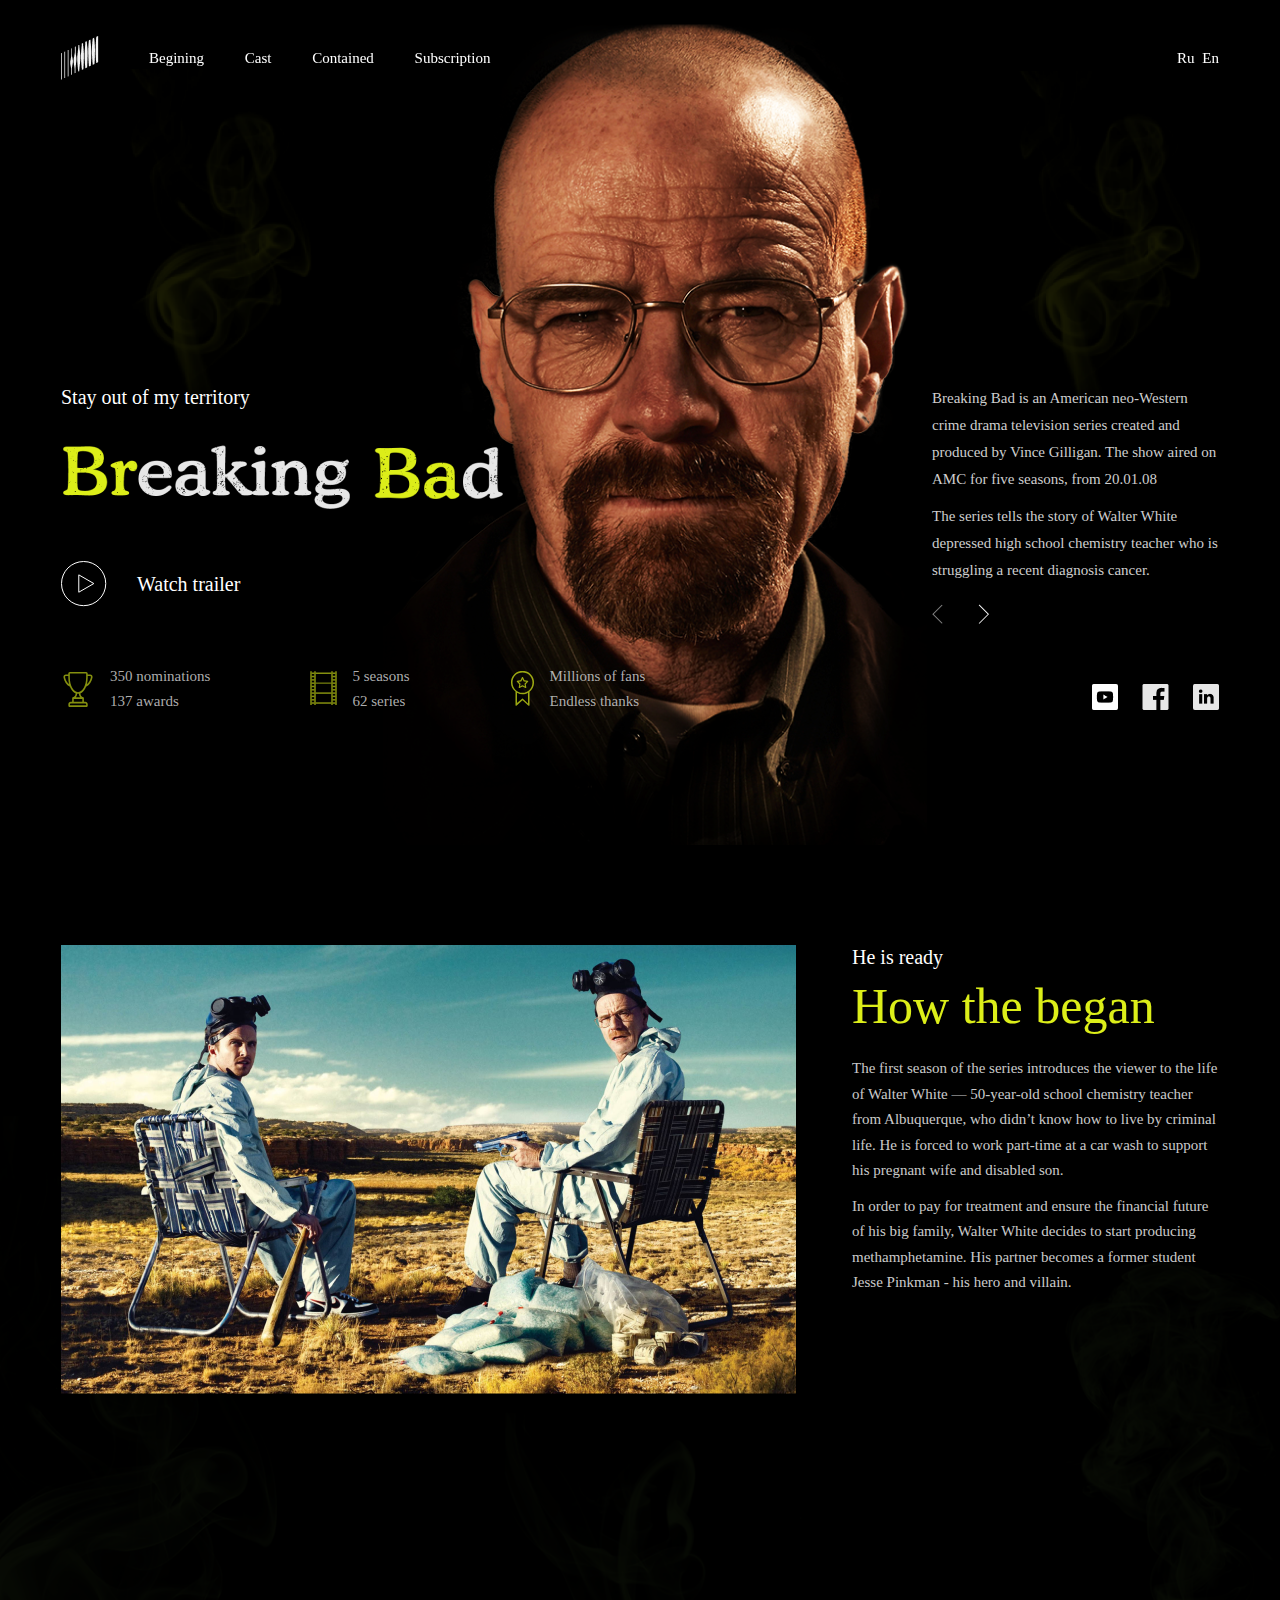
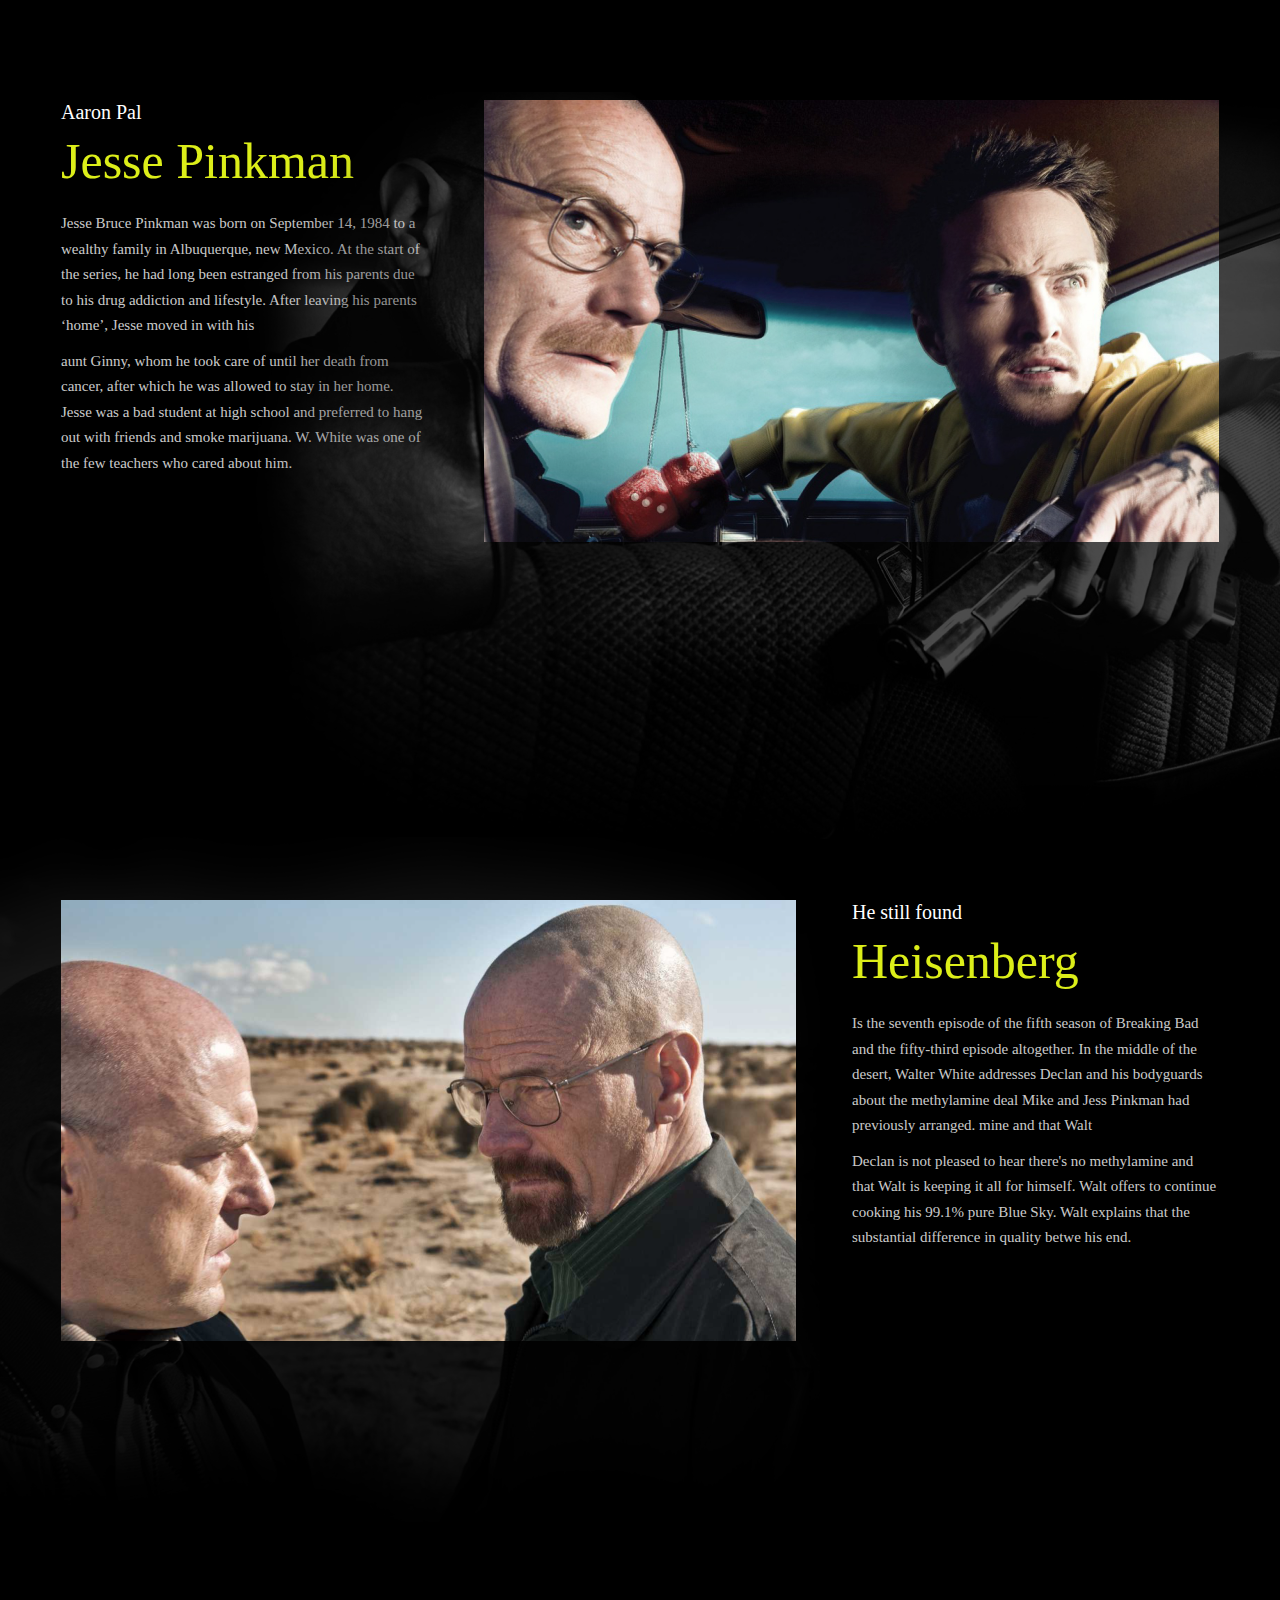
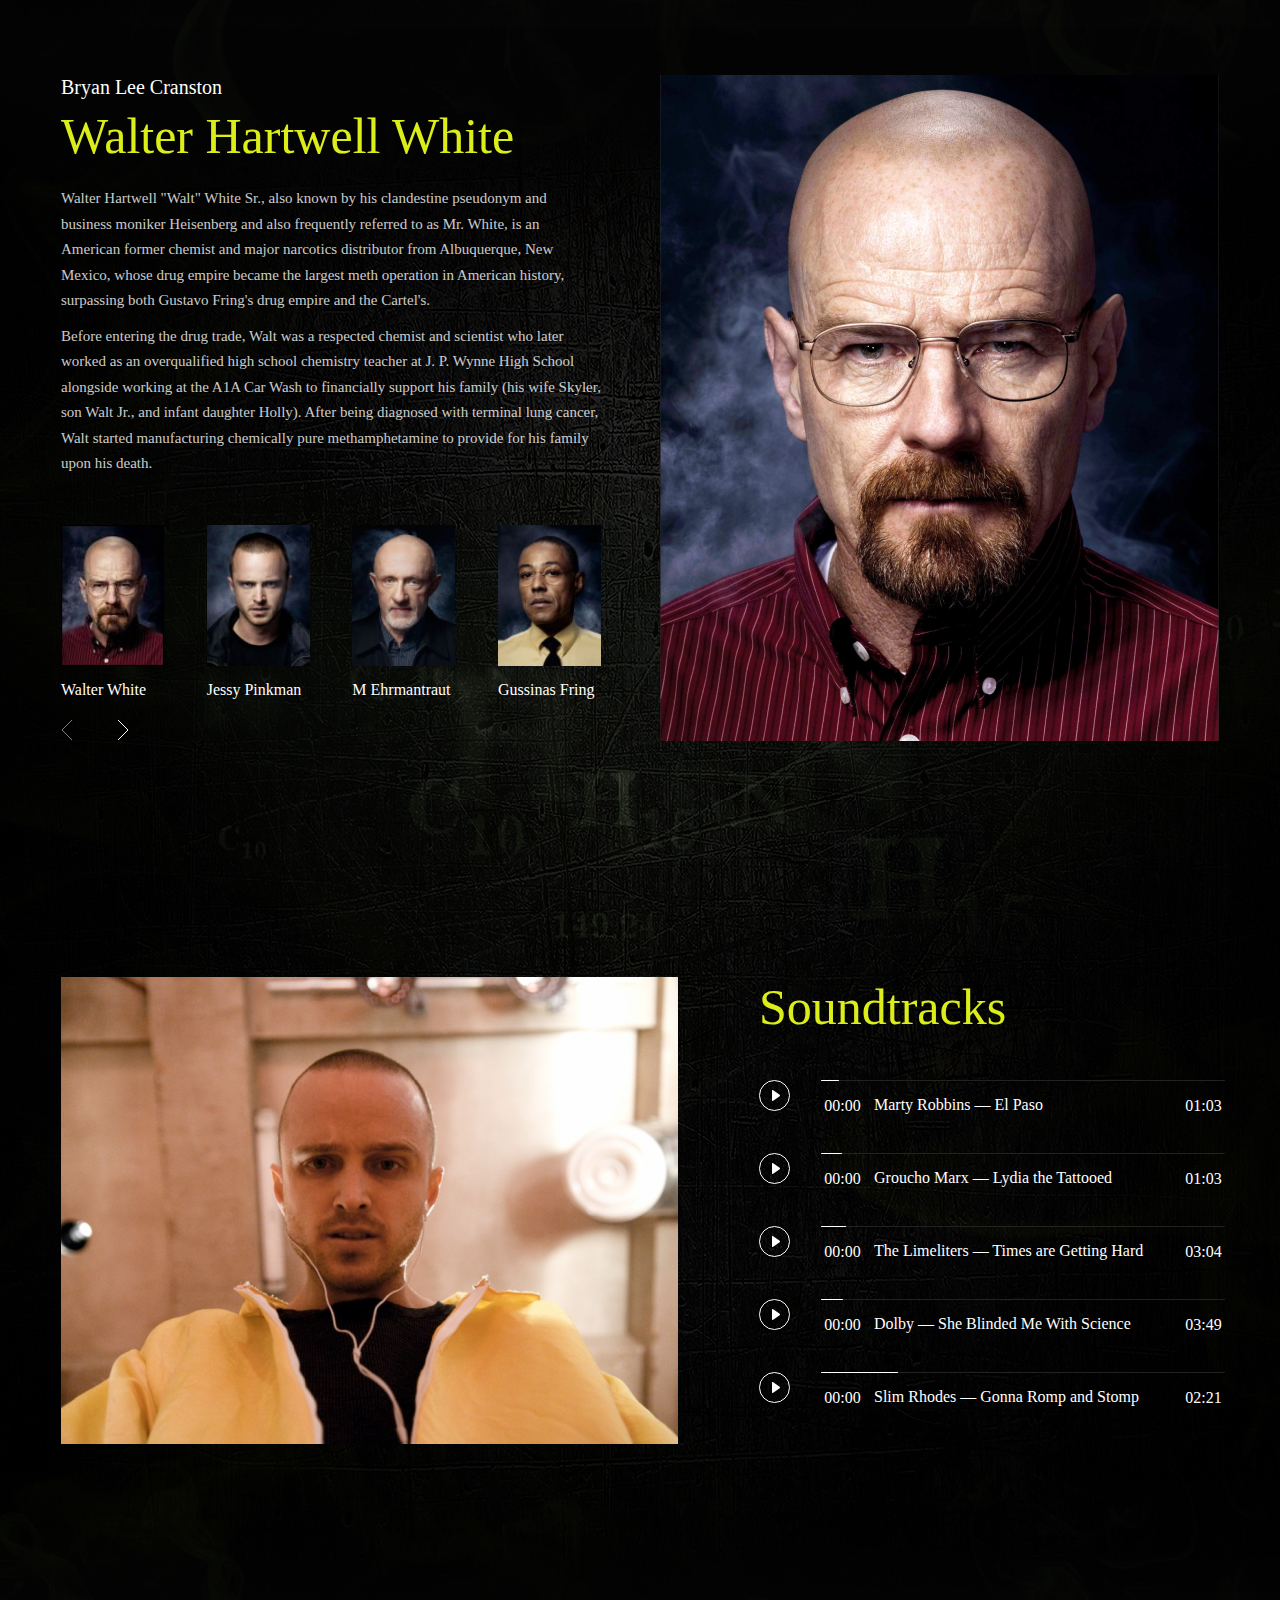
==== index.html @ d157a1d7 "fix section four" ====
<!DOCTYPE html>
<html lang="en">
  <head>
    <meta charset="UTF-8" />
    <meta name="viewport" content="width=device-width, initial-scale=1.0" />
    <meta http-equiv="X-UA-Compatible" content="ie=edge" />
    <title>Breaking Bad redesign</title>
    <link rel="stylesheet" href="css/main.css" />
    <link rel="stylesheet" href="css/swiper.min.css" />
    <link rel="stylesheet" href="assets/reset.css" />
    <link rel="stylesheet" href="assets/audioplayer.css" />
    <link
      href="//db.onlinewebfonts.com/c/5a2d744f08ebe9cbea82e94d86efece9?family=Cooper+Md+BT"
      rel="stylesheet"
      type="text/css"
    />
    <link rel="stylesheet" href="fonts/ProximaNova/stylesheet.css" />
  </head>

  <body>
    <!-- Head -->
    <div class="header">
      <div class="wrapper">
        <!-- Head logo, menu-->
        <div class="top-panel">
          <div class="container">
            <div class="row-top-panel">
              <div class="top-panel__notification">
                <div class="top-panel__logo">
                  <a href=""><img src="./img/logo.png" alt="" /></a>
                </div>

                <div class="top-panel__menu">
                  <!-- Desctop navigations -->
                  <ul class="nav">
                    <li class="nav__item">
                      <a href="#Begining" class="nav__link">Begining</a>
                    </li>
                    <li class="nav__item">
                      <a href="#Cast" class="nav__link">Cast</a>
                    </li>
                    <li class="nav__item">
                      <a href="#Сontained" class="nav__link">Сontained</a>
                    </li>
                    <li class="nav__item">
                      <a href="#Subscription" class="nav__link">Subscription</a>
                    </li>
                  </ul>
                  <!--// Desctop navigations -->
                </div>
              </div>
              <div class="top-panel__language top-panel__menu">
                <ul class="nav">
                  <li class="nav__item nav__item--small">
                    <a class="nav__link" href="#">Ru</a>
                  </li>
                  <li class="nav__item">
                    <a class="nav__link" href="#">En</a>
                  </li>
                </ul>

                <!-- Button menu -->
                <div id="menu-togle" class="menu-icon">
                  <div class="menu-icon-line"></div>
                </div>
                <!--// Button menu -->

                <!-- Mobile navigations -->
                <div id="mobile-nav" class="mobile-nav">
                  <div class="mobile-nav__title">Menu</div>
                  <ul class="mobile-nav__list">
                    <li class="mobile-nav__item">
                      <a href="#Begining" class="mobile-nav__link">Begining</a>
                    </li>
                    <li class="mobile-nav__item">
                      <a href="#Jesse" class="mobile-nav__link">Jesse</a>
                    </li>
                    <li class="mobile-nav__item">
                      <a href="#Heisenberg" class="mobile-nav__link"
                        >Heisenberg</a
                      >
                    </li>
                    <li class="mobile-nav__item">
                      <a href="#Cast" class="mobile-nav__link">Cast</a>
                    </li>
                    <li class="mobile-nav__item">
                      <a href="#Сontained" class="mobile-nav__link"
                        >Сontained</a
                      >
                    </li>
                    <li class="mobile-nav__item">
                      <a href="#Subscription" class="mobile-nav__link"
                        >Subscription</a
                      >
                    </li>
                  </ul>

                  <div class="footer-panel__language mobile-menu__language">
                    <ul class="nav-footer">
                      <li class="nav__item nav__item--small">
                        <a class="nav__link" href="#">Ru</a>
                      </li>
                      <li class="nav__item">
                        <a class="nav__link" href="#">En</a>
                      </li>
                    </ul>
                  </div>

                  <div class="mobile-menu__icons">
                    <ul>
                      <li>
                        <a href="#" class="footer-panel__icons">
                          <img src="./img/icons/youtube.png" alt="youtube" />
                        </a>
                        <a href="#" class="footer-panel__icons">
                          <img src="./img/icons/facebook.png" alt="facebook" />
                        </a>
                        <a href="#" class="footer-panel__icons">
                          <img src="./img/icons/linkedin.png" alt="instagramm" />
                        </a>
                      </li>
                    </ul>
                  </div>
                </div>

                <!--// Mobile navigations -->
              </div>
            </div>
          </div>
        </div>
        <!-- //Head logo, menu-->

        <!-- Middle head-->
        <div class="middle-panel">
          <div class="container">
            <div class="row-middle-panel">
              <div class="middle-panel__left">
                <!-- <div class="middle-panel__left-img">
                                <img src="/img/smoke.png" alt="">
                            </div> -->
                <div class="middle-panel__slogan">
                  Stay out of my territory
                </div>
                <div class="middle-panel__title">
                  <img src="./img/header-img/title.png" alt="Breaking Bad" />
                </div>
                <div class="middle-panel__title-medium">
                  <img
                    src="./img/header-img/title-medium.png"
                    alt="Breaking Bad"
                  />
                </div>
                <div class="middle-panel__title-small">
                  <img
                    class="img-adaptive"
                    src="./img/header-img/title-small.png"
                    alt="Breaking Bad"
                  />
                </div>
                <div class="middle-panel__play">
                  <div class="middle-panel__play-img">
                    <img src="./img/play.svg" alt="play" />
                  </div>
                  <div class="middle-panel__play-text">
                    <a href="#">Watch trailer</a>
                  </div>
                </div>
              </div>
              <div class="middle-panel__first-text">
                <div class="middle-panel__right">
                  <p class="middle-panel__right-text">
                    Breaking Bad is an American neo-Western crime drama
                    television series created and produced by Vince Gilligan.
                    The show aired on AMC for five seasons, from 20.01.08
                  </p>
                  <p class="middle-panel__right-text">
                    The series tells the story of Walter White depressed high
                    school chemistry teacher who is struggling a recent
                    diagnosis cancer.
                  </p>

                  <div class="row-menu">
                    <div
                      class="row-menu__left row-menu__right--opacity"
                      data-direction="left"
                    >
                      <img
                        src="./img/icons/row-l.png"
                        alt="left"
                        data-direction="left"
                      />
                    </div>
                    <div class="row-menu__right" data-direction="right">
                      <img
                        src="./img/icons/row-r.png"
                        alt="right"
                        data-direction="right"
                      />
                    </div>
                  </div>
                </div>
              </div>
              <div class="middle-panel__second-text display-none">
                <div class="middle-panel__right">
                  <p class="middle-panel__right-text">
                    Together with his student Jesse Pinkman, White turns to a
                    life of crime by producing and selling crystallized
                    methamphetamine to secure his family's future before he
                    dies.
                  </p>
                  <p class="middle-panel__right-text">
                    Gilligan characterized the series showing Walter's
                    transformation from a soft-spoken Mr. Chips into famous
                    Scarface (Al Pachino).
                  </p>
                  <div class="row-menu row-menu__second">
                    <div class="row-menu__left" data-direction="left-second">
                      <img
                        src="./img/icons/row-l.png"
                        alt="left"
                        data-direction="left-second"
                      />
                    </div>
                    <div class="row-menu__right" data-direction="right-second">
                      <img
                        src="./img/icons/row-r.png"
                        alt="right"
                        data-direction="right-second"
                      />
                    </div>
                  </div>
                </div>
              </div>
              <div class="middle-panel__third-text display-none">
                <div class="middle-panel__right">
                  <p class="middle-panel__right-text">
                    “Breaking bad” won wide critical acclaim, received high
                    ratings, and was recognized one of the best American
                    television series. The series was awarded many high awards.
                  </p>
                  <p class="middle-panel__right-text">
                    Including 16 primetime Emmy awards, two Golden globes», two
                    of the Peabody award, eight awards "Satellite», one BAFTA
                    award.
                  </p>
                  <div class="row-menu row-menu__third">
                    <div class="row-menu__left" data-direction="left-third">
                      <img
                        src="./img/icons/row-l.png"
                        alt="left"
                        data-direction="left-third"
                      />
                    </div>
                    <div class="row-menu__right--opacity">
                      <img src="./img/icons/row-r.png" alt="right" />
                    </div>
                  </div>
                </div>
              </div>
            </div>
          </div>
        </div>
        <!-- // Middle head -->

        <!-- Footer panel head -->
        <div class="footer-panel">
          <div class="container">
            <div class="row-footer-panel">
              <div class="footer-panel__left">
                <div class="footer-panel__factoids">
                  <div class="footer-panel__factoids-price">
                    <img src="./img/factoids/trophy.svg" alt="prices" />
                  </div>
                  <div class="footer-panel__factoids-text">
                    <span>350 nominations</span>
                    <span>137 awards </span>
                  </div>
                </div>
                <div class="footer-panel__factoids">
                  <div class="footer-panel__factoids-price">
                    <img src="./img/factoids/bu.svg" alt="film" />
                  </div>
                  <div class="footer-panel__factoids-text">
                    <span>5 seasons</span>
                    <span>62 series </span>
                  </div>
                </div>
                <div
                  class="footer-panel__factoids footer-panel__factoids--length"
                >
                  <div class="footer-panel__factoids-price">
                    <img src="./img/factoids/medal.svg" alt="medal" />
                  </div>
                  <div class="footer-panel__factoids-text">
                    <span>Millions of fans</span>
                    <span>Endless thanks </span>
                  </div>
                </div>
                <div class="footer-panel__lang">
                  <ul>
                    <li class="nav__item nav__item--small">
                      <a class="nav__link" href="#">Ru</a>
                    </li>
                    <li class="nav__item">
                      <a class="nav__link" href="#">En</a>
                    </li>
                  </ul>
                </div>
              </div>

              <div class="footer-panel__right">
                <ul>
                  <li>
                    <a href="#" class="footer-panel__icons">
                      <img src="./img/icons/youtube.png" alt="youtube" />
                    </a>
                    <a href="#" class="footer-panel__icons">
                      <img src="./img/icons/facebook.png" alt="facebook" />
                    </a>
                    <a href="#" class="footer-panel__icons">
                      <img src="./img/icons/linkedin.png" alt="instagramm" />
                    </a>
                  </li>
                </ul>
              </div>
            </div>
          </div>
        </div>
        <!-- // Footer panel head -->
      </div>

      <!-- Section begin -->
      <div id="Begining" class="section-begin">
        <div class="container">
          <div class="row-section-begin">
            <div class="section-begin__left">
              <img src="./img/sections-img/begin.png" alt="Beginning" />
            </div>
            <div class="section-begin__left-medium">
              <img
                class="begin-img"
                src="./img/sections-img/begin.png"
                alt="Beginning"
              />
            </div>
            <div class="section-begin__right">
              <div class="section__subtitle">
                He is ready
              </div>
              <h2 class="section__title">
                How the began
              </h2>
              <div class="section__text">
                <p>
                  The first season of the series introduces the viewer to the
                  life of Walter White — 50-year-old school chemistry teacher
                  from Albuquerque, who didn’t know how to live by criminal
                  life. He is forced to work part-time at a car wash to support
                  his pregnant wife and disabled son.
                </p>
                <p>
                  In order to pay for treatment and ensure the financial future
                  of his big family, Walter White decides to start producing
                  methamphetamine. His partner becomes a former student Jesse
                  Pinkman - his hero and villain.
                </p>
              </div>
            </div>
          </div>
        </div>
      </div>
      <!--// Section begin -->
    </div>
    <!-- //Head -->

    <!-- Section second -->
    <div id="Jesse" class="section-second">
      <div class="container container-bg">
        <div class="row-section-second">
          <div class="section-second__right">
            <img src="./img/sections-img/jesse.png" alt="Jesse Pinkman" />
          </div>
          <div class="section-second__right-medium">
            <img src="./img/sections-img/jesse-medium.png" alt="Jesse Pinkman" />
          </div>
          <div class="section-second__right-small">
            <img src="./img/sections-img/jesse-small.png" alt="Jesse Pinkman" />
          </div>
          <div class="section-second__left">
            <div class="section__subtitle">
              Aaron Pal
            </div>
            <h2 class="section__title">
              Jesse Pinkman
            </h2>
            <div class="section__text">
              <p>
                Jesse Bruce Pinkman was born on September 14, 1984 to a wealthy
                family in Albuquerque, new Mexico. At the start of the series,
                he had long been estranged from his parents due to his drug
                addiction and lifestyle. After leaving his parents ‘home’, Jesse
                moved in with his
              </p>
              <p>
                aunt Ginny, whom he took care of until her death from cancer,
                after which he was allowed to stay in her home. Jesse was a bad
                student at high school and preferred to hang out with friends
                and smoke marijuana. W. White was one of the few teachers who
                cared about him.
              </p>
            </div>
          </div>
        </div>
      </div>
    </div>

    <!--// Section second -->

    <!-- Section-third -->
    <div id="Heisenberg" class="section-third section-second">
      <div class="container container-bg--second">
        <div class="row-section-third row-section-second">
          <div class="section-third__right">
            <img
              src="./img/sections-img/heisenberg.png"
              class="section-third__img"
              alt="Heisenberg"
            />
          </div>
          <div class="section-third__right--medium">
            <img
              src="./img/sections-img/heisenberg-medium.png"
              class="section-third__img"
              alt="Heisenberg"
            />
          </div>
          <div class="section-third__right--small">
            <img
              src="./img/sections-img/heisenberg-small.png"
              class="section-third__img"
              alt="Heisenberg"
            />
          </div>
          <div class="section-third__left section-second__left">
            <div class="section__subtitle">
              He still found
            </div>
            <h2 class="section__title">
              Heisenberg
            </h2>
            <div class="section__text">
              <p>
                Is the seventh episode of the fifth season of Breaking Bad and
                the fifty-third episode altogether. In the middle of the desert,
                Walter White addresses Declan and his bodyguards about the
                methylamine deal Mike and Jess Pinkman had previously arranged.
                mine and that Walt
              </p>
              <p>
                Declan is not pleased to hear there's no methylamine and that
                Walt is keeping it all for himself. Walt offers to continue
                cooking his 99.1% pure Blue Sky. Walt explains that the
                substantial difference in quality betwe his end.
              </p>
            </div>
          </div>
        </div>
      </div>
    </div>
    <!--// Section-third -->

    <!-- Section-fourth -->
    <div id="Cast" class="section-fourth section-second">
      <div class="container">
        <div class="row-section-fourth row-section-second">
          <div data-description='section-fourth--actor' class="section-fourth__right section-fourth__right--walter transition">
            <img
              src="./img/rouls/Bryan Lee Cranston.png"
              class="section-fourth__img begin-img"
              alt="Bryan Lee Cranston"
            />
          </div>
          <div data-description='section-fourth--actor' class="section-fourth__right display-none hidden transition">
            <img
              src="./img/rouls/jesse.jpg"
              class="section-fourth__img"
              alt="Aaron Paul"
            />
          </div>
          <div data-description='section-fourth--actor' class="section-fourth__right display-none hidden transition" >
            <img
              src="./img/rouls/mike.png"
              class="section-fourth__img--mike"
              alt="Jonathan Banks"
            />
          </div>
          <div data-description='section-fourth--actor' class="section-fourth__right display-none hidden transition">
            <img
              src="./img/rouls/Giancarlo Esposito.png"
              class="section-fourth__img"
              alt="Giancarlo Esposito"
            />
          </div>
          <div data-description='section-fourth--actor' class="section-fourth__right display-none hidden transition">
            <img
              src="./img/rouls/Robert John Odenkirk.png"
              class="section-fourth__img"
              alt="Robert John Odenkirk"
            />
          </div>
          <div data-description='section-fourth--actor' class="section-fourth__right display-none hidden transition">
            <img
              src="./img/rouls/Dean Joseph Norris.png"
              class="section-fourth__img"
              alt="Dean Joseph Norris"
            />
          </div>
          <div data-description='section-fourth--actor' class="section-fourth__right display-none hidden transition">
            <img
              src="./img/rouls/Anna Gunn.png"
              class="section-fourth__img"
              alt="Anna Gunn"
            />
          </div>
          <div data-description='section-fourth--actor' class="section-fourth__right display-none hidden transition">
            <img
              src="./img/rouls/RJ Mitte.png"
              class="section-fourth__img"
              alt="RJ Mitte"
            />
          </div>
          <div data-description='section-fourth--actor' class="section-fourth__left">
            <div data-description='section-fourth--actor' class="section-fourth--actor section-fourth-actor--walter transition">
              <div class="section__subtitle">
                Bryan Lee Cranston
              </div>
              <h2 class="section__title">
                Walter Hartwell White 
              </h2>
              <div class="section-fourth__text">
                <p>
                  Walter Hartwell "Walt" White Sr., also known by his clandestine
                  pseudonym and business moniker Heisenberg and also frequently 
                  referred to as Mr. White, is an American former chemist and major
                  narcotics distributor from Albuquerque, New Mexico, whose drug 
                  empire became the largest meth operation in American history, 
                  surpassing both Gustavo Fring's drug empire and the Cartel's.
                </p>
                <p>
                  Before entering the drug trade, Walt was a respected chemist and
                  scientist who later worked as an overqualified high school chemistry
                  teacher at J. P. Wynne High School alongside working at the A1A Car 
                  Wash to financially support his family (his wife Skyler, son Walt Jr., 
                  and infant daughter Holly). After being diagnosed with terminal lung 
                  cancer, Walt started manufacturing chemically pure methamphetamine to 
                  provide for his family upon his death.
                </p>
              </div>
            </div>
            <div data-description='section-fourth--actor' class="section-fourth--actor display-none hidden transition">
              <div class="section__subtitle">
                Aaron Pal
              </div>
              <h2 class="section__title">
                Jesse Pinkman 
              </h2>
              <div class="section-fourth__text">
                <p>
                  Jesse Bruce Pinkman, also known by his clandestine pseudonym and business
                  moniker Cap'n Cook, is a former chemist, manufacturer, and distributor who
                  worked in Albuquerque, New Mexico, currently residing in Haines, Alaska. 
                  Originally a low-level methamphetamine dealer who worked with his friend and
                  fellow meth cook Emilio Koyama, Jesse is best known as the former business 
                  and meth cook partner of his former chemistry teacher Walter White
                </p>
                <p>
                  Teaming up with Walt for two years to help him manufacture chemically pure 
                  crystal methamphetamine so Walt could provide for his family (his wife Skyler, 
                  son Walt Jr., and infant daughter Holly) upon his death. Alongside catalyzing 
                  Walt's drug empire and being the second biggest player in it after Walt himself, 
                  Jesse and Walt were also the leaders of a short-lived meth distribution chain 
                  which his friends and fellow meth distributors were also a part of.
                </p>
              </div>
            </div>
            <div data-description='section-fourth--actor' class="section-fourth--actor display-none hidden transition">
              <div class="section__subtitle">
                Jonathan Banks
              </div>
              <h2 class="section__title">
                Mike Ehrmantraut
              </h2>
              <div class="section-fourth__text">
                <p>
                  Michael "Mike" Ehrmantraut is an American career criminal, 
                  Marine Corps veteran, and former Philadelphia police officer. 
                  Calm and calculating, Mike later became a private investigator, 
                  hitman, assassin, and violent fixer for drug traffickers to 
                  financially support his family (his daughter-in-law Stacey and 
                  granddaughter Kaylee). He worked for Fring and Saul Goodman as 
                  a private investigator, head of security, cleaner and hitman.
                </p>
                <p>
                  Mike has extensive knowledge of how to operate on both sides of
                  the law without detection. As a former beat cop and true professional, 
                  Mike maintains an extensive, up-to-date knowledge of forensic evidence,
                  surveillance equipment, and police procedure. Mike is also well-trained 
                  and calm in all types of combat situations, once using science and long 
                  strategy to take down a large number of hostiles with ease.
                </p>
              </div>
            </div>
            <div data-description='section-fourth--actor' class="section-fourth--actor display-none hidden transition">
              <div class="section__subtitle">
                Giancarlo Esposito
              </div>
              <h2 class="section__title">
                Gustavo Fring
              </h2>
              <div class="section-fourth__text">
                <p>
                  Gustavo "Gus" Fring, mockingly referred to as The Chicken Man by Hector, 
                  is a Chilean-American restaurant entrepreneur and major narcotics distributor 
                  who primarily worked in Albuquerque, New Mexico. Originally collaborating with 
                  the Mexican drug cartel to distribute cartel cocaine, Gus eliminated his dependence 
                  on the cartel and began distributing methamphetamine himself, and eventually became 
                  the kingpin of his solo drug empire, which was the most successful drug operation 
                  in United States history.
                </p>
                <p>
                  Gus is the proprietor of Los Pollos Hermanos, a highly successful fried chicken 
                  restaurant chain which he co-founded with his business associate and romantic 
                  partner Maximino "Max" Arciniega, and is also the owner of the industrial laundry 
                  facility called Lavandería Brillante. Gus uses both of these stores as a front for 
                  his meth distribution operation throughout the American southwest, supported by 
                  Los Pollos' corporate owners, Madrigal Electromotive GmbH.
                </p>
              </div>
            </div>
            <div data-description='section-fourth--actor' class="section-fourth--actor display-none hidden transition">
              <div class="section__subtitle">
                Robert John Odenkirk
              </div>
              <h2 class="section__title">
                Jimmy McGill
              </h2>
              <div class="section-fourth__text">
                <p>
                  James Morgan "Jimmy" McGill, better known by his professional alias and business
                  moniker Saul Goodman and later Gene Takavic, is an American criminal defense lawyer, 
                  scam artist, and convicted criminal who is serving an 86-year sentence at ADX Montrose. 
                  Originally from Cicero, Illinois during his career as a scam artist, Jimmy moved to 
                  Albuquerque, New Mexico where he worked as a lawyer, and later resided as a fugitive in 
                  Omaha.
                </p>
                <p>
                  During his law career, Jimmy embraced his tendencies as a former scam artist and, after 
                  becoming a dedicated and effective criminal lawyer, he began to represent criminals while he 
                  himself became increasingly involved in the city's criminal underworld, all the while slowly 
                  losing his morality along the way. Despite his flamboyant appearance and mannerisms, Saul was 
                  a highly competent lawyer who was able to solve problems and find loopholes in order to protect 
                  his clients.
                </p>
              </div>
            </div>
            <div data-description='section-fourth--actor' class="section-fourth--actor display-none hidden transition">
              <div class="section__subtitle">
                Dean Joseph Norris
              </div>
              <h2 class="section__title">
                Hank Schrader
              </h2>
              <div class="section-fourth__text">
                <p>
                  Henry R. "Hank" Schrader is a high-ranking officer at the Albuquerque office of the Drug 
                  Enforcement Administration (DEA), starting out as a DEA agent alongside his close friend 
                  and partner Steven Gomez, and later being promoted to Assistant Special Agent in Charge 
                  of the DEA (ASAC). Hank is the husband of Marie Schrader and the brother-in-law of Skyler 
                  and Walter White, as well as the uncle of Walter White Jr. and Holly, having a close friendship 
                  with his nephew. As a DEA agent, Hank lead the investigations of the meth cook "Heisenberg".
                </p>
                <p>
                  Hank is faced with numerous threats from the rival drug cartels which take a toll on his mental 
                  health, causing him to develop post traumatic stress disorder (PTSD). As a hobby, Hank home brews 
                  his own Schraderbräu beer, and also takes up mineral collecting. Despite his brashness, Hank is 
                  highly competent at his job and cares deeply about his family.
                </p>
              </div>
            </div>
            <div data-description='section-fourth--actor' class="section-fourth--actor display-none hidden transition">
              <div class="section__subtitle">
                Anna Gunn
              </div>
              <h2 class="section__title">
                Skyler White
              </h2>
              <div class="section-fourth__text">
                <p>
                  Skyler "Sky" White (née Lambert) is the wife of Walter White and the sister of Marie Schrader. 
                  She and Walter have a teenage son, Walter White Jr., and an infant daughter, Holly White. She 
                  has had several meager sources of income: writing short stories, selling items on eBay, working 
                  as a bookkeeper, and ultimately helping her husband launder money. Skyler cares for Walter very 
                  much, but their marriage becomes increasingly strained due to his unexplained absences and bizarre 
                  behavior, ultimately leading to their separation.
                </p>
                <p>
                  Her sister, Marie (Betsy Brandt), is married to a DEA agent, Hank Schrader (Dean Norris). Skyler is 
                  12 years younger than Walt, whom she met when she was a hostess at a diner near Walt's former place 
                  of work, near the Los Alamos National Laboratory.
                </p>
              </div>
            </div>
            <div data-description='section-fourth--actor' class="section-fourth--actor display-none hidden transition">
              <div class="section__subtitle">
                RJ Mitte
              </div>
              <h2 class="section__title">
                Walter White Jr.
              </h2>
              <div class="section-fourth__text">
                <p>
                  Walter Hartwell White Jr., commonly known simply as Walt Jr. or Junior and also by his alias "Flynn", 
                  is Walter and Skyler's seventeen-year-old son, and the older brother of Holly. He attends J. P. Wynne 
                  High School, where his father used to work as a high school chemistry teacher. He has cerebral palsy, 
                  as manifested in speech difficulties and impaired motor control, for which he uses crutches.
                </p>
                <p>
                  Walter Hartwell White Jr., also known as Flynn White, is a fictional character in the crime drama series 
                  Breaking Bad. Played by RJ Mitte, Walt Jr. is the son of protagonist Walter White and his wife Skyler. 
                  He has cerebral palsy, as manifested in speech difficulties and impaired motor control, for which he uses 
                  crutches. His younger sister is Holly White.
                </p>
              </div>
            </div>
            <div class="section-fourth__miniatures--first">
              <div class="section-fourth__preview">
                <div class="section-fourth__preview-min">
                  <div class="section-fourth__preview-img">
                    <img class="section-fourth__preview-img--hover" 
                      src="./img/rouls/min/walter-min-img.png" alt="Walter White" />
                    <img class="section-fourth__preview-img--bg"
                    src="./img/rouls/min/walter.png" alt="Walter White" />
                    <a class="section-fourth__preview-title">Walter White</a>
                  </div>
                  
                </div>
                <div class="section-fourth__preview-min">
                  <div class="section-fourth__preview-img">
                    <img class="section-fourth__preview-img--hover" 
                      src="./img/rouls/min/jesse-min-img.png" alt="Jessy Pinkman" />
                    <img class="section-fourth__preview-img--bg" 
                      src="./img/rouls/min/jesse.jpg" alt="Jessy Pinkman"
                    />
                    <a class="section-fourth__preview-title">Jessy Pinkman</a>
                  </div>
                </div>
                <div class="section-fourth__preview-min">
                  <div class="section-fourth__preview-img">
                    <img class="section-fourth__preview-img--hover" 
                      src="./img/rouls/min/mike-min-img.png" alt="Mike Ehrmantraut" />
                    <img class="section-fourth__preview-img--bg"
                    src="./img/rouls/min/mike.jpg" alt="Mike Ehrmantraut" />
                    <a class="section-fourth__preview-title">M Ehrmantraut</a>
                  </div>
                </div>
                <div class="section-fourth__preview-min">
                  <div class="section-fourth__preview-img">
                    <img class="section-fourth__preview-img--hover" 
                      src="./img/rouls/min/gus-min-img.png" alt="Gussinas Fring" />
                    <img class="section-fourth__preview-img--bg"
                    src="./img/rouls/min/gus.jpg" alt="Gussinas Fring" />
                    <a class="section-fourth__preview-title">Gussinas Fring</a>
                  </div>
                </div>
              </div>
            </div>
            <div class="section-fourth__miniatures--second display-none">
              <div class="section-fourth__preview">
              <div class="section-fourth__preview-min">
                <div class="section-fourth__preview-img">
                  <img class="section-fourth__preview-img--hover" 
                    src="./img/rouls/min/saul-min-img.png" alt="Saul Goodman" />
                  <img class="section-fourth__preview-img--bg" 
                    src="./img/rouls/min/saul.jpg" alt="Saul Goodman"
                  />
                  <a class="section-fourth__preview-title">Saul Goodman</a>
                </div>
              </div>
              <div class="section-fourth__preview-min">
                <div class="section-fourth__preview-img">
                  <img class="section-fourth__preview-img--hover" 
                    src="./img/rouls/min/hank-min-img.png" alt="Hank Schrader" />
                  <img class="section-fourth__preview-img--bg"
                  src="./img/rouls/min/hank.png" alt="Hank Schrader" />
                  <a class="section-fourth__preview-title">Hank Schrader</a>
                </div>
              </div>
              <div class="section-fourth__preview-min">
                <div class="section-fourth__preview-img">
                  <img class="section-fourth__preview-img--hover" 
                    src="./img/rouls/min/scally-min-img.png" alt="Skyler White" />
                  <img class="section-fourth__preview-img--bg"
                  src="./img/rouls/min/scally.png" alt="Skyler White" />
                  <a class="section-fourth__preview-title">Skyler White</a>
                </div>
              </div>
              <div class="section-fourth__preview-min">
                <div class="section-fourth__preview-img">
                  <img class="section-fourth__preview-img--hover" 
                    src="./img/rouls/min/j-min-img.png" alt="Walter White Jr." />
                  <img class="section-fourth__preview-img--bg"
                  src="./img/rouls/min/j.png" alt="Walter White Jr." />
                  <a class="section-fourth__preview-title">Walter White Jr.</a>
                </div>
              </div>
              </div>
            </div>
            <div class="section-fourth__arrow section-fourth__arrows--first">
              <img class="row-menu__right--opacity" data-direction--miniatures="left" src="./img/arrow-left.svg" alt="left" />
              <img data-direction--miniatures="right" src="./img/arrow-right.svg" alt="right" />
            </div>
            <div class="section-fourth__arrow section-fourth__arrows--second display-none">
              <img data-direction--miniatures="left" src="./img/arrow-left.svg" alt="left" />
              <img class="row-menu__right--opacity" data-direction--miniatures="right" src="./img/arrow-right.svg" alt="right" />
            </div>
          </div>
        </div>
      </div>
    </div>
    <!--// Section-fourth -->

    <!-- Section-fifth -->
    <div id="Сontained" class="section-fifth ">
      <div class="container">
        <div class="row-section-fifth">
          <div class="section-fifth__right">
            <img
              src="./img/soundtrack.png"
              class="section-fifth__img"
              alt="Breaking Bad Soundtrack"
            />
          </div>
          <div class="section-fifth__left">
            <h2 class="section-fifth__title">
              Soundtracks
            </h2>
            <div class="section-fifth__soundtrack">
              <div id="wrapper">
                <audio preload="auto" controls>
                  <source src="assets/tracks/el paso.mp3" />
                  <source src="assets/audio.ogg" />
                  <source src="assets/audio.wav" />
                </audio>
                <div class="section-fifth__song-subtitl">
                  Marty Robbins — El Paso
                </div>
              </div>
            </div>
            <div class="section-fifth__soundtrack">
              <div id="wrapper">
                <audio preload="auto" controls>
                  <source src="assets/tracks/tattooed lady.mp3" />
                  <source src="assets/audio.ogg" />
                  <source src="assets/audio.wav" />
                </audio>
                <div class="section-fifth__song-subtitl">
                  Groucho Marx — Lydia the Tattooed
                </div>
              </div>
            </div>
            <div class="section-fifth__soundtrack">
              <div id="wrapper">
                <audio preload="auto" controls>
                  <source src="assets/tracks/limelitersl.mp3" />
                  <source src="assets/audio.ogg" />
                  <source src="assets/audio.wav" />
                </audio>
                <div class="section-fifth__song-subtitl">
                  The Limeliters — Times are Getting Hard
                </div>
              </div>
            </div>
            <div class="section-fifth__soundtrack">
              <div id="wrapper">
                <audio preload="auto" controls>
                  <source src="assets/tracks/science.mp3" />
                  <source src="assets/audio.ogg" />
                  <source src="assets/audio.wav" />
                </audio>
                <div class="section-fifth__song-subtitl">
                  Dolby — She Blinded Me With Science
                </div>
              </div>
            </div>
            <div class="section-fifth__soundtrack">
              <div id="wrapper">
                <audio preload="auto" controls>
                  <source src="assets/tracks/stomp.mp3" />
                  <source src="assets/audio.ogg" />
                  <source src="assets/audio.wav" />
                </audio>
                <div class="section-fifth__song-subtitl">
                  Slim Rhodes — Gonna Romp and Stomp
                </div>
              </div>
            </div>
          </div>
        </div>
      </div>
    </div>
    <!--// Section-fifth -->

    <!--Section-sixth  -->
    <div id="Subscription" class="section-sixth display-none">
      <div class="container">
        <div class="row-section-sixth">
          <div class="section-sixth__left">
            <h1 class="section__title">
              Watch all
            </h1>
          </div>
          <div class="section-sixth__right">
            <div class="section-sixth__right-form">
              <label
                for="select"
                class="select"
                action="formdata"
                method="post"
                name="form1"
              >
                <input
                  type="radio"
                  name="list"
                  value="not_changed"
                  id="bg"
                  checked
                />
                <input
                  type="radio"
                  name="list"
                  value="not_changed"
                  id="select"
                />
                <label class="bg" for="bg"></label>
                <div class="items">
                  <input
                    type="radio"
                    name="list"
                    value="first_value"
                    id="list[0]"
                  />
                  <label for="list[0]">1 season</label>
                  <input
                    type="radio"
                    name="list"
                    value="second_value"
                    id="list[1]"
                  />
                  <label for="list[1]">2 season</label>
                </div>
              </label>
            </div>
            <div class="section-sixth__right-form">
              <form action="formdata" method="post" name="form1">
                <p>
                  <select name="list1">
                    <option>Series</option>
                    <option>1 season</option>
                    <option>2 season</option>
                    <option>3 season</option>
                    <option>4 season</option>
                    <option>5 season</option>
                  </select>
                </p>
              </form>
            </div>
          </div>
        </div>
        <div class="row-section-sixth">
          <div class="section-sixth__left">
            <div class="section-sixth__left-img">
              <img src="./img/series/сrazy_рandful.png" alt="Crazy Handful" />
            </div>
            <div class="section-sixth__left-subtitle">
              <div class="section-sixth__left-text">Crazy Handful</div>
            </div>
          </div>
          <div class="section-sixth__right-series">
            <div class="section-sixth__right-wrap">
              <div class="section-sixth__right-thumb">
                <img src="./img/series/cancer_man-m.png" alt="Canser Man" />
              </div>
              <div class="section-sixth__right-subtitle">
                <div class="section-sixth__right-text">Crazy Handful</div>
              </div>
            </div>
            <div class="section-sixth__right-wrap">
              <div class="section-sixth__right-thumb">
                <img src="./img/series/breaking-bad-m.png" alt="Canser Man" />
              </div>
              <div class="section-sixth__right-subtitle">
                <div class="section-sixth__right-text">Gray Matter</div>
              </div>
            </div>
            <div class="section-sixth__right-wrap">
              <div class="section-sixth__right-thumb">
                <img src="./img/series/gray_matter-m.png" alt="Canser Man" />
              </div>
              <div class="section-sixth__right-subtitle">
                <div class="section-sixth__right-text">Crazy Handful</div>
              </div>
            </div>
          </div>

          <div class="section-sixth__right-scroll"></div>
        </div>
      </div>
    </div>
    <!--//Section-sixth  -->

    <!-- Footer -->
    <div class="footer display-none">
      <div class="container">
        <div class="footer-row">
          <div class="footer__left">
            <div class="top-panel__logo">
              <a href=""><img src="./img/logo.png" alt="" /></a>
            </div>
            <nav class="top-panel__menu footer__left-menu">
              <ul class="nav">
                <li class="nav__item">
                  <a href="#Begining" class="nav__link">Begining</a>
                </li>
                <li class="nav__item">
                  <a href="#Cast" class="nav__link">Cast</a>
                </li>
                <li class="nav__item">
                  <a href="#Сontained" class="nav__link">Сontained</a>
                </li>
                <li class="nav__item">
                  <a href="#Subscription" class="nav__link">Subscription</a>
                </li>
              </ul>
            </nav>
          </div>
          <div class="footer__right">
            <div class="footer__right-icon">
              <ul>
                <li>
                  <a href="#" class="footer-panel__icons">
                    <img src="./img/icons/youtube.png" alt="youtube" />
                  </a>
                  <a href="#" class="footer-panel__icons">
                    <img src="./img/icons/facebook.png" alt="facebook" />
                  </a>
                  <a href="#" class="footer-panel__icons">
                    <img src="./img/icons/linkedin.png" alt="instagramm" />
                  </a>
                </li>
              </ul>
            </div>
          </div>
        </div>
      </div>
    </div>
    <!--//End Footer -->

    <script src="js/swiper.min.js"></script>
    <script src="libs/jquery/jquery-3.4.1.min.js"></script>
    <script src="js/main.js"></script>
    <script src="assets/jquery.js"></script>
    <script src="assets/audioplayer.js"></script>
    <script>
      $(function () {
        $("audio").audioPlayer();
      });
    </script>
  </body>
</html>
---- css/main.css ----
* {
  -webkit-box-sizing: border-box;
  -moz-box-sizing: border-box;
  box-sizing: border-box;
}
html,
body {
  height: 100%;
  min-width: 320px;
}
body {
  background-color: #000;
  margin: 0;
  font-size: 15px;
  color: #fff;
  font-family: 'Proxima Nova', 'Noto Sans';
}
/*
font-family: 'Montserrat', sans-serif;
font-family: 'Playfair Display', serif;*/
.section__title {
  font-family: 'Cooper Md BT';
  font-weight: normal;
  font-size: 40px;
  line-height: 62px;
  color: #DCEE19;
  margin: 0;
  margin-bottom: 19px;
}
@media (min-width: 1200px) {
  .section__title {
    font-size: 50px;
    line-height: 62px;
    margin: 0;
    margin-bottom: 19px;
  }
}
.section__subtitle {
  font-family: 'Cooper Md BT';
  font-size: 20px;
  line-height: 24px;
  margin-bottom: 6px;
}
.section__text {
  width: 290px;
  font-family: 'Proxima Nova';
  font-size: 14px;
  line-height: 170%;
  color: rgba(255, 255, 255, 0.8);
}
.section__text p {
  margin: 0;
  margin-bottom: 10px;
}
@media (min-width: 321px) {
  .section__text {
    width: 340px;
  }
}
@media (min-width: 1025px) {
  .section__text {
    width: 367px;
    font-size: 15px;
  }
}
.img-adaptive {
  display: block;
  max-width: 100%;
  max-height: 100%;
}
.display-none {
  display: none;
}
.hidden {
  opacity: 0;
}
.transition {
  transition: all 3s ease-in;
}
.display-block {
  display: block;
}
.section-begin {
  height: 800px;
  padding-top: 50px;
}
@media (min-width: 1200px) {
  .section-begin {
    padding-top: 100px;
  }
}
.row-section-begin {
  display: flex;
  justify-content: space-between;
  flex-direction: column;
}
@media (min-width: 769px) {
  .row-section-begin {
    flex-direction: row;
  }
}
.section-begin__left {
  display: none;
}
@media (min-width: 1200px) {
  .section-begin__left {
    display: block;
  }
}
.section-begin__left-medium {
  display: block;
  margin-bottom: 40px;
}
@media (min-width: 1200px) {
  .section-begin__left-medium {
    display: none;
  }
}
.section-begin__right {
  padding-bottom: 50px;
}
@media (min-width: 415px) {
  .section-begin__right {
    padding-bottom: 0;
  }
}
@media (min-width: 769px) {
  .section-begin__right {
    margin-left: 55px;
  }
}
.begin-img {
  display: block;
  max-width: 100%;
  max-height: 100%;
}
/*------Section second - Jesse-----------*/
.section-second {
  height: 680px;
  padding-top: 100px;
  position: relative;
}
@media (min-width: 450px) {
  .section-second {
    height: 900px;
  }
}
@media (min-width: 768px) {
  .section-second {
    height: 600px;
  }
}
@media (min-width: 1200px) {
  .section-second {
    height: 800px;
  }
}
.row-section-second {
  display: flex;
  justify-content: space-between;
  flex-direction: column;
}
@media (min-width: 768px) {
  .row-section-second {
    flex-direction: row-reverse;
  }
}
.section-second__right {
  display: none;
}
@media (min-width: 1200px) {
  .section-second__right {
    display: block;
    margin-left: 30px;
    position: relative;
  }
  .section-second__right:before {
    content: '';
    background-image: url(../img/bg/bg-second.png);
    background-repeat: no-repeat;
    position: absolute;
    width: 1135px;
    height: 747px;
    right: -134px;
    top: -8px;
  }
}
.section-second__right-medium {
  display: none;
}
@media (min-width: 1000px) {
  .section-second__right-medium {
    display: block;
    margin-bottom: 40px;
    margin-left: 30px;
    position: relative;
  }
  .section-second__right-medium:before {
    content: '';
    background-image: url(../img/bg/bg-second-medium.png);
    background-repeat: no-repeat;
    position: absolute;
    width: 1135px;
    height: 747px;
    right: -335px;
    top: -6px;
  }
}
@media (min-width: 1200px) {
  .section-second__right-medium {
    display: none;
  }
}
.section-second__right-small {
  display: none;
}
@media (min-width: 770px) {
  .section-second__right-small {
    display: block;
    margin-bottom: 40px;
    margin-left: 30px;
    position: relative;
  }
  .section-second__right-small:before {
    content: '';
    background-image: url(../img/bg/bg-second-small.png);
    background-repeat: no-repeat;
    position: absolute;
    width: 1135px;
    height: 747px;
    right: -575px;
    top: -6px;
  }
}
@media (min-width: 1000px) {
  .section-second__right-small {
    display: none;
  }
}
.section-second__left {
  margin-top: 250px;
}
@media (min-width: 670px) {
  .section-second__left {
    margin-top: 450px;
  }
}
@media (min-width: 770px) {
  .section-second__left {
    margin-top: 0;
  }
}
/*------Section second - Jesse-----------*/

/*------Section third - Heisenberg-----------*/
.section-third {
  padding-top: 100px;
}
@media (min-width: 768px) {
  .row-section-third {
    flex-direction: row;
  }
}
.section-third__right {
  display: none;
}
@media (min-width: 1200px) {
  .section-third__right {
    display: block;
    position: relative;
  }
  .section-third__right:before {
    content: '';
    background-image: url(../img/bg/bg-third.png);
    background-repeat: no-repeat;
    position: absolute;
    width: 1135px;
    height: 747px;
    left: -144px;
    top: -63px;
  }
}
.section-third__right--medium {
  display: none;
}
@media (min-width: 1000px) {
  .section-third__right--medium {
    display: block;
    position: relative;
  }
  .section-third__right--medium:before {
    content: '';
    background-image: url(../img/bg/bg-third-medium.png);
    background-repeat: no-repeat;
    position: absolute;
    width: 1135px;
    height: 747px;
    left: -114px;
    top: -48px;
  }
}
@media (min-width: 1200px) {
  .section-third__right--medium {
    display: none;
  }
}
.section-third__right--small {
  display: none;
}
@media (min-width: 768px) {
  .section-third__right--small {
    display: block;
    position: relative;
  }
  .section-third__right--small:before {
    content: '';
    background-image: url(../img/bg/bg-third-small.png);
    background-repeat: no-repeat;
    position: absolute;
    width: 1135px;
    height: 747px;
    left: -81px;
    top: -36px;
  }
}
@media (min-width: 1000px) {
  .section-third__right--small {
    display: none;
  }
}
.section-third__img {
  position: relative;
}
/*------Section third - Heisenberg-----------*/
/*------Casts-----------*/
.section-fourth {
  height: 800px;
  padding-top: 75px;
  background-image: url(../img/bg/bg-4.jpg);
  background-repeat: no-repeat;
  background-position: center;
}
/* .row-section-fourth {
  display: flex;
  justify-content: space-between;
  flex-direction: row-reverse;
} */

.row-section-fourth {
  display: flex;
  justify-content: space-between;
  flex-direction: column;
}
@media (min-width: 767px) {
  .row-section-fourth {
    flex-direction: row-reverse;
  }
}


.section-fourth__right {
  margin-left: 30px;
}
.section-fourth__right-jesse {
  display: none;
}
.section-fourth__subtitle {
  font-family: 'Cooper Md BT';
  font-size: 20px;
  line-height: 24px;
  margin-bottom: 12px;
}
.section-fourth__title {
  font-family: 'Cooper Md BT';
  font-weight: normal;
  font-size: 50px;
  line-height: 60px;
  color: #DCEE19;
  margin: 0;
  margin-bottom: 30px;
}
.section-fourth__text {
  width: 540px;
  font-family: 'Proxima Nova';
  font-size: 15px;
  line-height: 170%;
  color: rgba(255, 255, 255, 0.8);
  margin-bottom: 35px;
}
.section-fourth__text p {
  margin: 0;
  margin-bottom: 10px;
}
.section-fourth__preview {
  display: flex;
  justify-content: space-between;
}
.section-fourth__preview-img {
  cursor: pointer;
  position: relative;
}
.section-fourth__preview-img--hover {
  position: absolute;
  margin-bottom: 15px;
}
.section-fourth__preview-img--bg {
  position: relative;
  width: 103px;
  height: 141px;
  margin-bottom: 15px;
}
.section-fourth__preview-img--bg:hover,
.section-fourth__preview-img--bg:focus,
.section-fourth__preview-img--bg:active {
  opacity: 0;
  transition: all 0.3s ease-in;
}
.section-fourth__preview-title {
  display: block;
  cursor: pointer;
}
.section-fourth__preview-title:hover,
.section-fourth__preview-title:focus,
.section-fourth__preview-title:active {
  color: #DCEE19;
  transition: all 0.3s ease-in;
}
.section-fourth__arrow img {
  margin-right: 40px;
  margin-top: 20px;
  cursor: pointer;
}
.swiper-container {
  max-width: 600px;
  margin-left: 0;
}
.section-fourth--actor {
  min-height: 450px;
}
/*------ End Casts-----------*/

/*------Soundtrack-----------*/
.section-fifth {
  height: 800px;
  padding-top: 177px;
  position: relative;
  background-image: url(../img/bg/bg-5.jpg);
  background-repeat: no-repeat;
  background-position: center;
}
.row-section-fifth {
  display: flex;
  justify-content: space-between;
}
.section-fifth__left {
  width: 460px;
}
.section-fifth__title {
  font-family: 'Cooper Md BT';
  font-weight: normal;
  font-size: 50px;
  line-height: 60px;
  color: #DCEE19;
  margin: 0;
  padding: 0;
  margin-bottom: 50px;
}
.section-fifth__soundtrack {
  display: flex;
  justify-content: flex-start;
  margin-bottom: 46px;
}
.section-fifth__play {
  margin-right: 30px;
}
.section-fifth__song {
  width: 100%;
}
.section-fifth__song-subtitl {
  margin-left: 115px;
  margin-top: 9px;
}
.hr {
  margin: 0;
  padding: 0;
  height: 0;
  border: 0.5px solid rgba(255, 255, 255, 0.5);
  margin-bottom: 13px;
}
/*------End Soundtrack-----------*/

/*------Watch all-----------*/
.section-sixth {
  position: relative;
  height: 800px;
  padding-top: 107px;
  background-image: url(../img/bg/bg-6.jpg);
  background-repeat: no-repeat;
  background-position: center;
}
.row-section-sixth {
  position: relative;
  display: flex;
  justify-content: space-between;
  align-items: center;
  margin-bottom: 60px;
}
.row-section-sixth:last-child {
  margin-bottom: 0;
}
.section-sixth__right {
  display: flex;
  justify-content: flex-end;
}
.section-sixth__right-form {
  color: #000;
}
.section-sixth__left-img {
  position: relative;
}
.section-sixth__left-img:before {
  content: '';
  background-image: url(../img/play-big.svg);
  background-repeat: no-repeat;
  position: absolute;
  width: 128px;
  height: 128px;
  right: 43%;
  top: 37%;
}
.section-sixth__left {
  position: relative;
}
.section-sixth__left-subtitle {
  position: absolute;
  background: rgba(22, 21, 21, 0.7);
  width: 100%;
  height: 74px;
  right: 0;
  bottom: 0;
  font-size: 20px;
}
.section-sixth__left-text {
  padding-left: 40px;
  padding-top: 25px;
}
.section-sixth__right-form {
  margin-left: 90px;
}
.section-sixth__right-wrap {
  position: relative;
  margin-right: 40px;
  margin-bottom: 41px;
}
.section-sixth__right-wrap:last-child {
  margin-bottom: 0;
}
.section-sixth__right-subtitle {
  position: absolute;
  background: rgba(22, 21, 21, 0.7);
  width: 100%;
  height: 40px;
  right: 0;
  bottom: 0;
  font-size: 15px;
}
.section-sixth__right-text {
  padding-left: 15px;
  padding-top: 12px;
}
.section-sixth__left {
  position: relative;
}
.section-sixth__left-subtitle {
  position: absolute;
  background: rgba(22, 21, 21, 0.7);
  width: 100%;
  height: 74px;
  right: 0;
  bottom: 0;
  font-size: 20px;
}
.section-sixth__right-scroll {
  position: absolute;
  right: 0;
  top: 0;
  bottom: 0;
  height: 100%;
  border-right: 1px solid #fff;
}
/*------ End Watch all-----------*/
input {
  display: none;
}
.select {
  display: inline-block;
  background-image: url(../img/season.svg);
  background-repeat: no-repeat;
  width: 152px;
  height: 55px;
  line-height: 30px;
  position: relative;
}
.select input[name="list"]:not(:checked) ~ #text {
  color: black;
  background: transparent;
}
.select input[name="list"]:checked ~ #text {
  background: transparent;
  color: transparent;
  z-index: 2;
}
#select:disabled ~ .items #text {
  background: #eee;
}
.select:before {
  content: "";
  display: inline-block;
  background: transparent;
  position: absolute;
  right: 56px;
  top: -51px;
  width: 38px;
  height: 145px;
  z-index: 5;
  text-align: center;
  line-height: 26px;
  transform: rotate(90deg);
  cursor: pointer;
}
.items {
  display: block;
  min-height: 50px;
  position: absolute;
  overflow: hidden;
  width: 150px;
  cursor: pointer;
  margin-top: 16px;
  z-index: 4;
}
#select:not(:checked) ~ .items {
  height: 30px;
}
.items label {
  border: 1px solid #ddd;
  display: none;
  padding-left: 28px;
  padding-top: 7px;
  font-size: 18px;
  background: transparent;
  color: #fff;
  height: 45px;
}
.items label:hover {
  background: rgba(22, 21, 21, 0.7);
  cursor: pointer;
}
#select:checked ~ .items {
  padding-top: 30px;
}
#select:checked ~ .items label {
  display: block;
}
.items input:checked + label {
  display: block!important;
  border: none;
  background: rgba(22, 21, 21, 0.7);
}
#select:checked ~ .bg {
  position: fixed;
  top: 0;
  left: 0;
  bottom: 0;
  right: 0;
  z-index: 0;
  background: rgba(0, 0, 0, 0.4);
}
/*--------- Header ----------*/
.header {
  overflow: hidden;
  position: relative;
  background-color: #000;
  height: 1280px;
}
@media (min-width: 450px) {
  .header {
    height: 1390px;
  }
}
@media (min-width: 767px) {
  .header {
    height: 1000px;
  }
}
@media (min-width: 979px) {
  .header {
    height: 1390px;
  }
}
@media (min-width: 1200px) {
  .header {
    height: 1600px;
    background-image: url(../img/bg/bg-1.jpg);
    background-repeat: no-repeat;
    background-position: center;
  }
}
.header .wrapper {
  display: flex;
  flex-direction: column;
  justify-content: space-between;
  background-image: url(../img/header-img/walter-m.jpg);
  background-repeat: no-repeat;
  background-position-x: 52%;
  height: 620px;
}
@media (min-width: 667px) {
  .header .wrapper {
    height: 520px;
  }
}
@media (min-width: 980px) {
  .header .wrapper {
    background-image: url(../img/header-img/walter-medium.png);
    height: 845px;
  }
}
@media (min-width: 1200px) {
  .header .wrapper {
    background-image: url(../img/header-img/walter.png);
  }
}
.container {
  max-width: 1218px;
  margin-left: auto;
  margin-right: auto;
  padding: 0 15px;
  height: 100%;
}
@media (min-width: 768px) {
  .container {
    padding: 0 30px;
  }
}
.container-bg {
  background-image: url(../img/bg/bg-s.png);
  background-repeat: no-repeat;
  background-size: 100% auto;
}
@media (min-width: 769px) {
  .container-bg {
    background-image: none;
  }
}
.container-bg--second {
  background-image: url(../img/bg/bg-s2.png);
  background-repeat: no-repeat;
  background-size: 100% auto;
}
@media (min-width: 769px) {
  .container-bg--second {
    background-image: none;
  }
}
.container-big {
  width: 1440px;
}
.top-panel {
  width: 100%;
  height: 115px;
  color: #FFF;
  position: fixed;
  z-index: 20;
}
.row-top-panel {
  display: flex;
  -webkit-justify-content: space-between;
  justify-content: space-between;
  align-items: center;
  height: 100%;
}
.top-panel__notification {
  display: flex;
  align-items: center;
}
.top-panel__logo {
  margin-right: 50px;
}
/*---------- Menu -----------*/
.top-panel__menu {
  font-size: 15px;
  line-height: 0;
}
.nav {
  display: none;
}
@media (min-width: 1200px) {
  .nav {
    display: block;
    margin: 0;
    padding: 0;
    list-style-type: none;
    text-align: center;
  }
}
.nav__item {
  margin: 0;
  padding: 0;
  display: inline-block;
  margin-right: 37px;
}
.nav__item:last-child {
  margin-right: 0;
}
.nav__link {
  color: #FFF;
  text-decoration: none;
}
.nav__link:hover,
.nav__link:focus,
.nav__link:active {
  color: #DCEE19;
  transition: all 0.3s ease-in;
}
.nav__item--small {
  margin-right: 4px;
}
/*--------- Mobile navigation button --------------*/
.menu-icon {
  z-index: 19;
  position: relative;
  width: 39px;
  height: 19px;
  display: flex;
  justify-content: flex-end;
  align-items: center;
  cursor: pointer;
}
@media (min-width: 1200px) {
  .menu-icon {
    display: none;
  }
}
.menu-icon-line {
  position: relative;
  width: 39px;
  height: 1.3px;
  background-color: #fff;
}
.menu-icon-line::before {
  position: absolute;
  left: 0;
  top: -10px;
  content: '';
  width: 39px;
  height: 1.3px;
  background-color: #fff;
  transition: transform 0.2s ease-in, top 0.2s linear 0.2s;
}
.menu-icon-line::after {
  position: absolute;
  right: 0;
  top: 10px;
  content: '';
  width: 27px;
  height: 1.3px;
  background-color: #fff;
  transition: transform 0.2s ease-in, top 0.2s linear 0.2s;
}
.menu-icon.menu-icon-active .menu-icon-line {
  background-color: transparent;
}
.menu-icon.menu-icon-active .menu-icon-line::before {
  transform: rotate(45deg);
  top: 0;
  transition: top 0.2s linear, transform 0.2s ease-in 0.2s;
}
.menu-icon.menu-icon-active ::after {
  transform: rotate(-45deg);
  top: 0;
  transition: top 0.2s linear, transform 0.2s ease-in 0.2s;
}
/*--------- End Mobile navigation button --------------*/
/*--------- Mobile navigation --------------*/
.mobile-nav {
  z-index: 9;
  display: block;
  position: absolute;
  right: -300px;
  top: 0;
  padding: 30px;
  height: 3000px;
  width: 300px;
  background: rgba(12, 11, 11, 0.8);
  transition: transform 0.8s ease-in;
}
.mobile-nav--active {
  transform: translateX(-100%);
}
.mobile-nav__title {
  font-size: 20px;
  margin-top: 25px;
}
/*--------- End Mobile navigation --------------*/
.mobile-nav__list {
  display: block;
  padding: 0;
  margin-top: 40px;
}
.mobile-nav__item {
  margin-bottom: 30px;
}
.mobile-nav__link {
  color: #FFF;
  text-decoration: none;
}
.mobile-nav__link:hover,
.mobile-nav__link:focus,
.mobile-nav__link:active {
  color: #DCEE19;
  transition: all 0.3s ease-in;
}
.mobile-menu__icons {
  margin-top: 50px;
}
.mobile-menu__language {
  margin-top: 40px;
  margin-bottom: 20px;
}
/*---------- End Menu -----------*/
/*-------------- Middle head ----------*/
.middle-panel {
  width: 100%;
  height: 220px;
  margin-top: auto;
}
@media (min-width: 768px) {
  .middle-panel {
    height: 260px;
  }
}
@media (min-width: 978px) {
  .middle-panel {
    height: 235px;
    margin-bottom: 20px;
  }
}
@media (min-width: 1200px) {
  .middle-panel {
    height: 250px;
    margin-bottom: 32px;
  }
}
.row-middle-panel {
  display: flex;
  -webkit-justify-content: space-between;
  justify-content: space-between;
  height: 100%;
}
.middle-panel__slogan {
  font-size: 20px;
  line-height: 24px;
  margin-bottom: 35px;
}
.middle-panel__title {
  display: none;
}
@media (min-width: 1025px) {
  .middle-panel__title {
    display: block;
    margin-bottom: 40px;
  }
}
@media (min-width: 1200px) {
  .middle-panel__title {
    margin-bottom: 50px;
  }
}
.middle-panel__title-medium {
  display: none;
  margin-bottom: 50px;
}
@media (min-width: 855px) {
  .middle-panel__title-medium {
    display: block;
  }
}
@media (min-width: 1025px) {
  .middle-panel__title-medium {
    display: none;
  }
}
.middle-panel__title-small {
  display: block;
  margin-bottom: 37px;
}
@media (min-width: 855px) {
  .middle-panel__title-small {
    display: none;
  }
}
.middle-panel__play {
  display: flex;
  align-items: center;
  cursor: pointer;
}
.middle-panel__play .middle-panel__play-text {
  font-size: 20px;
  line-height: 24px;
  color: rgba(255, 255, 255, 0.9);
  margin-left: 30px;
}
.middle-panel__play .middle-panel__play-text a {
  text-decoration: none;
  color: #FFF;
}
.middle-panel__play .middle-panel__play-text a:hover {
  color: #DCEE19;
  transition: all 0.3s ease-in;
}
.middle-panel__right {
  display: none;
}
@media (min-width: 1024px) {
  .middle-panel__right {
    display: block;
  }
}
.middle-panel__right-text {
  margin: 0;
  max-width: 267px;
  font-size: 14px;
  line-height: 27px;
  color: #CECECE;
  margin-left: auto;
  margin-bottom: 10px;
}
.middle-panel__right-text .p {
  margin: 0;
}
@media (min-width: 1025px) {
  .middle-panel__right-text {
    max-width: 287px;
    font-size: 15px;
  }
}
.row-menu {
  display: flex;
  margin-top: 20px;
}
.row-menu__left {
  margin-right: 35px;
  cursor: pointer;
}
.row-menu__right {
  cursor: pointer;
}
.row-menu__right--opacity {
  opacity: 0.5;
}
/*------------- End Middle head ---------------*/
/*---------- Footer head -------------*/
.footer-panel {
  padding-bottom: 40px;
}
@media (min-width: 667px) {
  .footer-panel {
    padding-bottom: 55px;
  }
}
@media (min-width: 998px) {
  .footer-panel {
    padding-bottom: 205px;
  }
}
@media (min-width: 1200px) {
  .footer-panel {
    padding-bottom: 135px;
  }
}
.row-footer-panel {
  display: none;
}
@media (min-width: 415px) {
  .row-footer-panel {
    display: flex;
    justify-content: space-between;
    align-items: flex-end;
  }
}
.footer-panel__left {
  display: flex;
}
.footer-panel__factoids {
  display: none;
}
@media (min-width: 769px) {
  .footer-panel__factoids {
    display: flex;
    align-items: center;
    margin-right: 70px;
  }
}
@media (min-width: 1025px) {
  .footer-panel__factoids {
    margin-right: 100px;
  }
}
.footer-panel__factoids--length {
  margin-right: 0;
}
.footer-panel__factoids-price {
  margin-right: 15px;
}
.footer-panel__factoids-text span {
  display: block;
  font-size: 14px;
  line-height: 18PX;
  color: rgba(206, 206, 206, 0.85);
  margin-bottom: 7px;
}
.footer-panel__factoids-text span:last-child {
  margin-bottom: 0;
}
@media (min-width: 1025px) {
  .footer-panel__factoids-text span {
    font-size: 15px;
  }
}
.footer-panel__icons {
  margin-left: 20px;
}
.footer-panel__icons:first-child {
  margin-left: 0;
}
.footer-panel__language {
  display: flex;
}
@media (min-width: 769px) {
  .footer-panel__language {
    display: none;
  }
}
.footer-panel__lang {
  display: flex;
}
@media (min-width: 769px) {
  .footer-panel__lang {
    display: none;
  }
}
.fade {
  animation-name: fade;
  animation-duration: 7.5s;
}
@keyframes fade {
  from {
    opasity: 0.1;
  }
  to {
    opasity: 1;
  }
}
/*---------- End footer head ---------*/
/*--------- Header ----------*/
.footer {
  width: 100%;
  height: 187px;
  background: rgba(12, 11, 11, 0.8);
  margin-top: 85px;
}
.footer-row {
  display: flex;
  justify-content: space-between;
  align-items: center;
  height: 100%;
}
.footer__left {
  display: flex;
  justify-content: flex-start;
  align-items: center;
}
.footer__left-menu {
  font-size: 20px;
  line-height: 24px;
  margin-right: 50px;
}
.footer__left-menu ul li {
  margin-right: 46px;
}
.footer__left-menu:last-child {
  margin-right: 0;
}
---- assets/audioplayer.css ----
html
		{
			height: 100%;
		}

		strong
		{
			font-weight: 700;
		}
		#wrapper
		{
			width: 25em; 480
			/* height: 8.75em; 140 */
			/* position: absolute;
			top: 50%;
			left: 50%; */
			/* margin: -4.375em 0 0 -15em; 70 240 */
		}

			h1,
			h1 a,
			#copyright,
			#copyright a
			{
				color: #fff;
				text-shadow: 1px 1px 0 rgba( 0, 0, 0, .1 );
			}
			h1 a,
			#copyright a
			{
				-webkit-transition: text-shadow .25s ease;
				-moz-transition: text-shadow .25s ease;
				-ms-transition: text-shadow .25s ease;
				-o-transition: text-shadow .25s ease;
				transition: text-shadow .25s ease;
			}
				h1 a:hover,
				h1 a:focus,
				#copyright a:hover,
				#copyright a:focus
				{
					color: #fff;
					text-shadow: 1px 1px 0 rgba( 0, 0, 0, .3 );
				}
			h1 em
			{
				font-family: Baskerville, serif;
			}

		#copyright
		{
			font-size: 0.875em; /* 14 */
			text-align: center;
			margin-top: 1.429em; /* 20 */
		}
			#copyright a
			{
				font-weight: 700;
			}


		/*
			PLAYER
		*/

		.audioplayer
		{
			height: 0; /* 40 */
			color: #fff;
			text-shadow: 1px 1px 0 #000;
			position: relative;
			z-index: 1;
			background: #333;
		}


			/* mini mode (fallback) */

			.audioplayer-mini
			{
				width: 2.5em; /* 40 */
				margin: 0 auto;
			}


			/* player elements: play/pause and volume buttons, played/duration timers, progress bar of loaded/played */

			.audioplayer > div
			{
				position: absolute;
			}


			/* play/pause button */

			.audioplayer-playpause
			{
				width: 2.5em; /* 40 */
				height: 100%;
				text-align: left;
				text-indent: -9999px;
				cursor: pointer;
				z-index: 2;
				top: 0;
				left: 0;
			}
				.audioplayer:not(.audioplayer-mini) .audioplayer-playpause
				{
					border-right: 1px solid #555;
					border-right-color: rgba( 255, 255, 255, .1 );
				}
				.audioplayer-mini .audioplayer-playpause
				{
					width: 100%;
				}
				.audioplayer-playpause:hover,
				.audioplayer-playpause:focus
				{
					background-color: #222;
				}
				.audioplayer-playpause a
				{
					display: block;
				}

				/* Кнопка play */

				.audioplayer-stopped .audioplayer-playpause a
				{
					width: 45px;
					height: 45px;
					border: 0.5em solid transparent; /* 8 */
					/* border-right: none;
					border-left-color: #fff; */
					content: '';
					position: absolute;
					background-image: url(../img/icons/play.svg);
    				background-repeat: no-repeat;
					bottom: -30px;
					left: -4px;
					margin: -0.5em 0 0 -0.25em; /* 8 4 */
				}
				.audioplayer-playing .audioplayer-playpause a
				{
					width: 45px; /* 12 */
					height: 45px; /* 12 */
					position: absolute;
					background-image: url(../img/icons/audiopause.svg);
    				background-repeat: no-repeat;
					bottom: -38px;
					left: 7px;
					margin: -0.375em 0 0 -0.375em; /* 6 */
				}
					.audioplayer-playing .audioplayer-playpause a:before,
					.audioplayer-playing .audioplayer-playpause a:after
					{
						width: 40%;
						height: 100%;
						/* background-color: #fff; */
						content: '';
						position: absolute;
						top: 0;
					}
					.audioplayer-playing .audioplayer-playpause a:before
					{
						left: 0;
					}
					.audioplayer-playing .audioplayer-playpause a:after
					{
						right: 0;
					}


			/* timers */

			.audioplayer-time
			{
				width: 5.375em; /* 70 */
				height: 100%;
				line-height: 2.375em; /* 38 */
				text-align: center;
				z-index: 2;
				top: 0;
			}
				.audioplayer-time-current
				{
					border-left: 1px solid #111;
					border-left-color: rgba( 0, 0, 0, .25 );
					left: 2.5em; /* 40 */
				}
				.audioplayer-time-duration
				{
					border-right: 1px solid #555;
					border-right-color: rgba( 255, 255, 255, .1 );
					right: -5.5em; /* 40 */
				}
					.audioplayer-novolume .audioplayer-time-duration
					{
						border-right: 0;
						right: 0;
					}


			/* progress bar of loaded/played */

			.audioplayer-bar
			{
				height: 1px; /* 14 */
				background-color: #222;
				cursor: pointer;
				z-index: 1;
				top: 50%;
				right: -4.125em;
    			left: 3.875em;
    			margin-top: -0.438em;
			}
				.audioplayer-novolume .audioplayer-bar
				{
					right: 4.375em; /* 70 */
				}
				.audioplayer-bar div
				{
					width: 0;
					height: 100%;
					position: absolute;
					left: 0;
					top: 0;
				}
				.audioplayer-bar-loaded
				{
					background-color: #FFF;
					z-index: 1;
				}
				.audioplayer-bar-played
				{
					background: #DCEE19;
					z-index: 2;
				}


			/* volume button */

			.audioplayer-volume
			{
				display: none;
				width: 2.5em; /* 40 */
				height: 100%;
				border-left: 1px solid #111;
				border-left-color: rgba( 0, 0, 0, .25 );
				text-align: left;
				text-indent: -9999px;
				cursor: pointer;
				z-index: 2;
				top: 0;
				right: 0;
			}
				.audioplayer-volume:hover,
				.audioplayer-volume:focus
				{
					background-color: #222;
				}
				.audioplayer-volume-button
				{
					width: 100%;
					height: 100%;
				}
					.audioplayer-volume-button a
					{
						width: 0.313em; /* 5 */
						height: 0.375em; /* 6 */
						background-color: #fff;
						display: block;
						position: relative;
						z-index: 1;
						top: 40%;
						left: 35%;
					}
						.audioplayer-volume-button a:before,
						.audioplayer-volume-button a:after
						{
							content: '';
							position: absolute;
						}
						.audioplayer-volume-button a:before
						{
							width: 0;
							height: 0;
							border: 0.5em solid transparent; /* 8 */
							border-left: none;
							border-right-color: #fff;
							z-index: 2;
							top: 50%;
							right: -0.25em;
							margin-top: -0.5em; /* 8 */
						}
						.audioplayer:not(.audioplayer-muted) .audioplayer-volume-button a:after
						{
							/* "volume" icon by Nicolas Gallagher, http://nicolasgallagher.com/pure-css-gui-icons */
							width: 0.313em; /* 5 */
							height: 0.313em; /* 5 */
							border: 0.25em double #fff; /* 4 */
							border-width: 0.25em 0.25em 0 0; /* 4 */
							left: 0.563em; /* 9 */
							top: -0.063em; /* 1 */
							-webkit-border-radius: 0 0.938em 0 0; /* 15 */
							-moz-border-radius: 0 0.938em 0 0; /* 15 */
							border-radius: 0 0.938em 0 0; /* 15 */
							-webkit-transform: rotate( 45deg );
							-moz-transform: rotate( 45deg );
							-ms-transform: rotate( 45deg );
							-o-transform: rotate( 45deg );
							transform: rotate( 45deg );
						}


				/* volume dropdown */

				.audioplayer-volume-adjust
				{
					height: 6.25em; /* 100 */
					cursor: default;
					position: absolute;
					left: 0;
					right: -1px;
					top: -9999px;
					background: #333;
				}
					.audioplayer-volume:not(:hover) .audioplayer-volume-adjust
					{
						opacity: 0;
					}
					.audioplayer-volume:hover .audioplayer-volume-adjust
					{
						top: auto;
						bottom: 100%;
					}
					.audioplayer-volume-adjust > div
					{
						width: 40%;
						height: 80%;
						background-color: #222;
						cursor: pointer;
						position: relative;
						z-index: 1;
						margin: 30% auto 0;
					}
						.audioplayer-volume-adjust div div
						{
							width: 100%;
							height: 100%;
							position: absolute;
							bottom: 0;
							left: 0;
							background: #007fd1;
						}
				.audioplayer-novolume .audioplayer-volume
				{
					display: none;
				}


			/* CSS3 decorations */

			body
			{
				-webkit-box-shadow: inset 0 0 18.75em rgba( 0, 0, 0, .5 ); /* 300 */
				-moz-box-shadow: inset 0 0 18.75em rgba( 0, 0, 0, 5 ); /* 300 */
				box-shadow: inset 0 0 18.75em rgba( 0, 0, 0, .5 ); /* 300 */
			}
			.audioplayer
			{
				-webkit-box-shadow: inset 0 1px 0 rgba( 255, 255, 255, .15 ), 0 0 1.25em rgba( 0, 0, 0, .5 ); /* 20 */
				-moz-box-shadow: inset 0 1px 0 rgba( 255, 255, 255, .15 ), 0 0 1.25em rgba( 0, 0, 0, .5 ); /* 20 */
				box-shadow: inset 0 1px 0 rgba( 255, 255, 255, .15 ), 0 0 1.25em rgba( 0, 0, 0, .5 ); /* 20 */
			}
			.audioplayer-volume-adjust
			{
				-webkit-box-shadow: -2px -2px 2px rgba( 0, 0, 0, .15 ), 2px -2px 2px rgba( 0, 0, 0, .15 );
				-moz-box-shadow: -2px -2px 2px rgba( 0, 0, 0, .15 ), 2px -2px 2px rgba( 0, 0, 0, .15 );
				box-shadow: -2px -2px 2px rgba( 0, 0, 0, .15 ), 2px -2px 2px rgba( 0, 0, 0, .15 );
			}
			
			.audioplayer-playpause,
			.audioplayer-volume a
			{
				-webkit-filter: drop-shadow( 1px 1px 0 #000 );
				-moz-filter: drop-shadow( 1px 1px 0 #000 );
				-ms-filter: drop-shadow( 1px 1px 0 #000 );
				-o-filter: drop-shadow( 1px 1px 0 #000 );
				filter: drop-shadow( 1px 1px 0 #000 );
			}
			.audioplayer,
			.audioplayer-volume-adjust
			{
				background: -webkit-gradient( linear, left top, left bottom, from( #444 ), to( #222 ) );
				background: -webkit-linear-gradient( top, #444, #222 );
				background: -moz-linear-gradient( top, #444, #222 );
				background: -ms-radial-gradient( top, #444, #222 );
				background: -o-linear-gradient( top, #444, #222 );
				background: linear-gradient( to bottom, #444, #222 );
			}

			.audioplayer-volume-adjust div div
			{
				background: -webkit-gradient( linear, left bottom, left top, from( #007fd1 ), to( #c600ff ) );
				background: -webkit-linear-gradient( bottom, #007fd1, #c600ff );
				background: -moz-linear-gradient( bottom, #007fd1, #c600ff );
				background: -ms-radial-gradient( bottom, #007fd1, #c600ff );
				background: -o-linear-gradient( bottom, #007fd1, #c600ff );
				background: linear-gradient( to top, #007fd1, #c600ff );
			}
			.audioplayer-bar,
			.audioplayer-bar div,
			.audioplayer-volume-adjust div
			{
				-webkit-border-radius: 4px;
				-moz-border-radius: 4px;
				border-radius: 4px;
			}
			.audioplayer
			{
				-webkit-border-radius: 2px;
				-moz-border-radius: 2px;
				border-radius: 2px;
			}
			.audioplayer-volume-adjust
			{
				-webkit-border-top-left-radius: 2px;
				-webkit-border-top-right-radius: 2px;
				-moz-border-radius-topleft: 2px;
				-moz-border-radius-topright: 2px;
				border-top-left-radius: 2px;
				border-top-right-radius: 2px;
			}
			.audioplayer *,
			.audioplayer *:before,
			.audioplayer *:after
			{
				-webkit-transition: color .25s ease, background-color .25s ease, opacity .5s ease;
				-moz-transition: color .25s ease, background-color .25s ease, opacity .5s ease;
				-ms-transition: color .25s ease, background-color .25s ease, opacity .5s ease;
				-o-transition: color .25s ease, background-color .25s ease, opacity .5s ease;
				transition: color .25s ease, background-color .25s ease, opacity .5s ease;
			}


		/* responsiveness */

		@media only screen and ( max-width: 32.5em ) /* 520 */
		{
			body
			{
				-webkit-box-shadow: inset 0 0 9.375em rgba( 0, 0, 0, .5 ); /* 150 */
				-moz-box-shadow: inset 0 0 9.375em rgba( 0, 0, 0, 5 ); /* 150 */
				box-shadow: inset 0 0 9.375em rgba( 0, 0, 0, .5 ); /* 150 */
			}
			#wrapper
			{
				width: 100%;
				height: auto;
				position: static;
				padding: 1.25em; /* 20 */
				margin: 0;
			}
		}
---- fonts/ProximaNova/stylesheet.css ----
/* This stylesheet generated by Transfonter (https://transfonter.org) on June 21, 2017 9:51 AM */

@font-face {
	font-family: 'Proxima Nova Cn Lt';
	src: url('ProximaNovaCond-LightIt.eot');
	src: local('Proxima Nova Condensed Light Italic'), local('ProximaNovaCond-LightIt'),
		url('ProximaNovaCond-LightIt.eot?#iefix') format('embedded-opentype'),
		url('ProximaNovaCond-LightIt.woff') format('woff'),
		url('ProximaNovaCond-LightIt.ttf') format('truetype');
	font-weight: 300;
	font-style: italic;
}

@font-face {
	font-family: 'Proxima Nova Lt';
	src: url('ProximaNova-LightIt.eot');
	src: local('Proxima Nova Light Italic'), local('ProximaNova-LightIt'),
		url('ProximaNova-LightIt.eot?#iefix') format('embedded-opentype'),
		url('ProximaNova-LightIt.woff') format('woff'),
		url('ProximaNova-LightIt.ttf') format('truetype');
	font-weight: 300;
	font-style: italic;
}

@font-face {
	font-family: 'Proxima Nova Cn Rg';
	src: url('ProximaNovaCond-Regular.eot');
	src: local('Proxima Nova Condensed Regular'), local('ProximaNovaCond-Regular'),
		url('ProximaNovaCond-Regular.eot?#iefix') format('embedded-opentype'),
		url('ProximaNovaCond-Regular.woff') format('woff'),
		url('ProximaNovaCond-Regular.ttf') format('truetype');
	font-weight: normal;
	font-style: normal;
}

@font-face {
	font-family: 'Proxima Nova Th';
	src: url('ProximaNova-Extrabld.eot');
	src: local('Proxima Nova Extrabold'), local('ProximaNova-Extrabld'),
		url('ProximaNova-Extrabld.eot?#iefix') format('embedded-opentype'),
		url('ProximaNova-Extrabld.woff') format('woff'),
		url('ProximaNova-Extrabld.ttf') format('truetype');
	font-weight: 800;
	font-style: normal;
}

@font-face {
	font-family: 'Proxima Nova Cn Bl';
	src: url('ProximaNovaCond-Black.eot');
	src: local('Proxima Nova Condensed Black'), local('ProximaNovaCond-Black'),
		url('ProximaNovaCond-Black.eot?#iefix') format('embedded-opentype'),
		url('ProximaNovaCond-Black.woff') format('woff'),
		url('ProximaNovaCond-Black.ttf') format('truetype');
	font-weight: 900;
	font-style: normal;
}

@font-face {
	font-family: 'Proxima Nova Cn Th';
	src: url('ProximaNovaCond-ExtrabldIt.eot');
	src: local('Proxima Nova Condensed Extrabold Italic'), local('ProximaNovaCond-ExtrabldIt'),
		url('ProximaNovaCond-ExtrabldIt.eot?#iefix') format('embedded-opentype'),
		url('ProximaNovaCond-ExtrabldIt.woff') format('woff'),
		url('ProximaNovaCond-ExtrabldIt.ttf') format('truetype');
	font-weight: 800;
	font-style: italic;
}

@font-face {
	font-family: 'Proxima Nova Rg';
	src: url('ProximaNova-Regular.eot');
	src: local('Proxima Nova Regular'), local('ProximaNova-Regular'),
		url('ProximaNova-Regular.eot?#iefix') format('embedded-opentype'),
		url('ProximaNova-Regular.woff') format('woff'),
		url('ProximaNova-Regular.ttf') format('truetype');
	font-weight: normal;
	font-style: normal;
}

@font-face {
	font-family: 'Proxima Nova Lt';
	src: url('ProximaNova-Semibold.eot');
	src: local('Proxima Nova Semibold'), local('ProximaNova-Semibold'),
		url('ProximaNova-Semibold.eot?#iefix') format('embedded-opentype'),
		url('ProximaNova-Semibold.woff') format('woff'),
		url('ProximaNova-Semibold.ttf') format('truetype');
	font-weight: 600;
	font-style: normal;
}

@font-face {
	font-family: 'Proxima Nova ExCn Th';
	src: url('ProximaNovaExCn-Thin.eot');
	src: local('Proxima Nova Extra Condensed Thin'), local('ProximaNovaExCn-Thin'),
		url('ProximaNovaExCn-Thin.eot?#iefix') format('embedded-opentype'),
		url('ProximaNovaExCn-Thin.woff') format('woff'),
		url('ProximaNovaExCn-Thin.ttf') format('truetype');
	font-weight: 100;
	font-style: normal;
}

@font-face {
	font-family: 'Proxima Nova Cn Lt';
	src: url('ProximaNovaCond-Semibold.eot');
	src: local('Proxima Nova Condensed Semibold'), local('ProximaNovaCond-Semibold'),
		url('ProximaNovaCond-Semibold.eot?#iefix') format('embedded-opentype'),
		url('ProximaNovaCond-Semibold.woff') format('woff'),
		url('ProximaNovaCond-Semibold.ttf') format('truetype');
	font-weight: 600;
	font-style: normal;
}

@font-face {
	font-family: 'Proxima Nova ExCn Lt';
	src: url('ProximaNovaExCn-SemiboldIt.eot');
	src: local('Proxima Nova Extra Condensed Semibold Italic'), local('ProximaNovaExCn-SemiboldIt'),
		url('ProximaNovaExCn-SemiboldIt.eot?#iefix') format('embedded-opentype'),
		url('ProximaNovaExCn-SemiboldIt.woff') format('woff'),
		url('ProximaNovaExCn-SemiboldIt.ttf') format('truetype');
	font-weight: 600;
	font-style: italic;
}

@font-face {
	font-family: 'Proxima Nova ExCn Lt';
	src: url('ProximaNovaExCn-Semibold.eot');
	src: local('Proxima Nova Extra Condensed Semibold'), local('ProximaNovaExCn-Semibold'),
		url('ProximaNovaExCn-Semibold.eot?#iefix') format('embedded-opentype'),
		url('ProximaNovaExCn-Semibold.woff') format('woff'),
		url('ProximaNovaExCn-Semibold.ttf') format('truetype');
	font-weight: 600;
	font-style: normal;
}

@font-face {
	font-family: 'Proxima Nova Th';
	src: url('ProximaNova-ThinIt.eot');
	src: local('Proxima Nova Thin Italic'), local('ProximaNova-ThinIt'),
		url('ProximaNova-ThinIt.eot?#iefix') format('embedded-opentype'),
		url('ProximaNova-ThinIt.woff') format('woff'),
		url('ProximaNova-ThinIt.ttf') format('truetype');
	font-weight: 100;
	font-style: italic;
}

@font-face {
	font-family: 'Proxima Nova Cn Th';
	src: url('ProximaNovaCond-Thin.eot');
	src: local('Proxima Nova Condensed Thin'), local('ProximaNovaCond-Thin'),
		url('ProximaNovaCond-Thin.eot?#iefix') format('embedded-opentype'),
		url('ProximaNovaCond-Thin.woff') format('woff'),
		url('ProximaNovaCond-Thin.ttf') format('truetype');
	font-weight: 100;
	font-style: normal;
}

@font-face {
	font-family: 'Proxima Nova Cn Rg';
	src: url('ProximaNovaCond-RegularIt.eot');
	src: local('Proxima Nova Condensed Regular Italic'), local('ProximaNovaCond-RegularIt'),
		url('ProximaNovaCond-RegularIt.eot?#iefix') format('embedded-opentype'),
		url('ProximaNovaCond-RegularIt.woff') format('woff'),
		url('ProximaNovaCond-RegularIt.ttf') format('truetype');
	font-weight: normal;
	font-style: italic;
}

@font-face {
	font-family: 'Proxima Nova ExCn Th';
	src: url('ProximaNovaExCn-ThinIt.eot');
	src: local('Proxima Nova Extra Condensed Thin Italic'), local('ProximaNovaExCn-ThinIt'),
		url('ProximaNovaExCn-ThinIt.eot?#iefix') format('embedded-opentype'),
		url('ProximaNovaExCn-ThinIt.woff') format('woff'),
		url('ProximaNovaExCn-ThinIt.ttf') format('truetype');
	font-weight: 100;
	font-style: italic;
}

@font-face {
	font-family: 'Proxima Nova Lt';
	src: url('ProximaNova-SemiboldIt.eot');
	src: local('Proxima Nova Semibold Italic'), local('ProximaNova-SemiboldIt'),
		url('ProximaNova-SemiboldIt.eot?#iefix') format('embedded-opentype'),
		url('ProximaNova-SemiboldIt.woff') format('woff'),
		url('ProximaNova-SemiboldIt.ttf') format('truetype');
	font-weight: 600;
	font-style: italic;
}

@font-face {
	font-family: 'Proxima Nova Rg';
	src: url('ProximaNova-RegularIt.eot');
	src: local('Proxima Nova Regular Italic'), local('ProximaNova-RegularIt'),
		url('ProximaNova-RegularIt.eot?#iefix') format('embedded-opentype'),
		url('ProximaNova-RegularIt.woff') format('woff'),
		url('ProximaNova-RegularIt.ttf') format('truetype');
	font-weight: normal;
	font-style: italic;
}

@font-face {
	font-family: 'Proxima Nova Cn Th';
	src: url('ProximaNovaCond-Extrabld.eot');
	src: local('Proxima Nova Condensed Extrabold'), local('ProximaNovaCond-Extrabld'),
		url('ProximaNovaCond-Extrabld.eot?#iefix') format('embedded-opentype'),
		url('ProximaNovaCond-Extrabld.woff') format('woff'),
		url('ProximaNovaCond-Extrabld.ttf') format('truetype');
	font-weight: 800;
	font-style: normal;
}

@font-face {
	font-family: 'Proxima Nova ExCn Th';
	src: url('ProximaNovaExCn-ExtrabldIt.eot');
	src: local('Proxima Nova Extra Condensed Extrabold Italic'), local('ProximaNovaExCn-ExtrabldIt'),
		url('ProximaNovaExCn-ExtrabldIt.eot?#iefix') format('embedded-opentype'),
		url('ProximaNovaExCn-ExtrabldIt.woff') format('woff'),
		url('ProximaNovaExCn-ExtrabldIt.ttf') format('truetype');
	font-weight: 800;
	font-style: italic;
}

@font-face {
	font-family: 'Proxima Nova ExCn Bl';
	src: url('ProximaNovaExCn-BlackIt.eot');
	src: local('Proxima Nova Extra Condensed Black Italic'), local('ProximaNovaExCn-BlackIt'),
		url('ProximaNovaExCn-BlackIt.eot?#iefix') format('embedded-opentype'),
		url('ProximaNovaExCn-BlackIt.woff') format('woff'),
		url('ProximaNovaExCn-BlackIt.ttf') format('truetype');
	font-weight: 900;
	font-style: italic;
}

@font-face {
	font-family: 'Proxima Nova ExCn Lt';
	src: url('ProximaNovaExCn-LightIt.eot');
	src: local('Proxima Nova Extra Condensed Light Italic'), local('ProximaNovaExCn-LightIt'),
		url('ProximaNovaExCn-LightIt.eot?#iefix') format('embedded-opentype'),
		url('ProximaNovaExCn-LightIt.woff') format('woff'),
		url('ProximaNovaExCn-LightIt.ttf') format('truetype');
	font-weight: 300;
	font-style: italic;
}

@font-face {
	font-family: 'Proxima Nova Cn Th';
	src: url('ProximaNovaCond-ThinIt.eot');
	src: local('Proxima Nova Condensed Thin Italic'), local('ProximaNovaCond-ThinIt'),
		url('ProximaNovaCond-ThinIt.eot?#iefix') format('embedded-opentype'),
		url('ProximaNovaCond-ThinIt.woff') format('woff'),
		url('ProximaNovaCond-ThinIt.ttf') format('truetype');
	font-weight: 100;
	font-style: italic;
}

@font-face {
	font-family: 'Proxima Nova ExCn Lt';
	src: url('ProximaNovaExCn-Light.eot');
	src: local('Proxima Nova Extra Condensed Light'), local('ProximaNovaExCn-Light'),
		url('ProximaNovaExCn-Light.eot?#iefix') format('embedded-opentype'),
		url('ProximaNovaExCn-Light.woff') format('woff'),
		url('ProximaNovaExCn-Light.ttf') format('truetype');
	font-weight: 300;
	font-style: normal;
}

@font-face {
	font-family: 'Proxima Nova Cn Rg';
	src: url('ProximaNovaCond-BoldIt.eot');
	src: local('Proxima Nova Condensed Bold Italic'), local('ProximaNovaCond-BoldIt'),
		url('ProximaNovaCond-BoldIt.eot?#iefix') format('embedded-opentype'),
		url('ProximaNovaCond-BoldIt.woff') format('woff'),
		url('ProximaNovaCond-BoldIt.ttf') format('truetype');
	font-weight: bold;
	font-style: italic;
}

@font-face {
	font-family: 'Proxima Nova ExCn Th';
	src: url('ProximaNovaExCn-Extrabld.eot');
	src: local('Proxima Nova Extra Condensed Extrabold'), local('ProximaNovaExCn-Extrabld'),
		url('ProximaNovaExCn-Extrabld.eot?#iefix') format('embedded-opentype'),
		url('ProximaNovaExCn-Extrabld.woff') format('woff'),
		url('ProximaNovaExCn-Extrabld.ttf') format('truetype');
	font-weight: 800;
	font-style: normal;
}

@font-face {
	font-family: 'Proxima Nova ExCn Rg';
	src: url('ProximaNovaExCn-BoldIt.eot');
	src: local('Proxima Nova Extra Condensed Bold Italic'), local('ProximaNovaExCn-BoldIt'),
		url('ProximaNovaExCn-BoldIt.eot?#iefix') format('embedded-opentype'),
		url('ProximaNovaExCn-BoldIt.woff') format('woff'),
		url('ProximaNovaExCn-BoldIt.ttf') format('truetype');
	font-weight: bold;
	font-style: italic;
}

@font-face {
	font-family: 'Proxima Nova Bl';
	src: url('ProximaNova-Black.eot');
	src: local('Proxima Nova Black'), local('ProximaNova-Black'),
		url('ProximaNova-Black.eot?#iefix') format('embedded-opentype'),
		url('ProximaNova-Black.woff') format('woff'),
		url('ProximaNova-Black.ttf') format('truetype');
	font-weight: 900;
	font-style: normal;
}

@font-face {
	font-family: 'Proxima Nova Rg';
	src: url('ProximaNova-Bold.eot');
	src: local('Proxima Nova Bold'), local('ProximaNova-Bold'),
		url('ProximaNova-Bold.eot?#iefix') format('embedded-opentype'),
		url('ProximaNova-Bold.woff') format('woff'),
		url('ProximaNova-Bold.ttf') format('truetype');
	font-weight: bold;
	font-style: normal;
}

@font-face {
	font-family: 'Proxima Nova ExCn Rg';
	src: url('ProximaNovaExCn-Bold.eot');
	src: local('Proxima Nova Extra Condensed Bold'), local('ProximaNovaExCn-Bold'),
		url('ProximaNovaExCn-Bold.eot?#iefix') format('embedded-opentype'),
		url('ProximaNovaExCn-Bold.woff') format('woff'),
		url('ProximaNovaExCn-Bold.ttf') format('truetype');
	font-weight: bold;
	font-style: normal;
}

@font-face {
	font-family: 'Proxima Nova Th';
	src: url('ProximaNovaT-Thin.eot');
	src: local('Proxima Nova Thin'), local('ProximaNovaT-Thin'),
		url('ProximaNovaT-Thin.eot?#iefix') format('embedded-opentype'),
		url('ProximaNovaT-Thin.woff') format('woff'),
		url('ProximaNovaT-Thin.ttf') format('truetype');
	font-weight: 100;
	font-style: normal;
}

@font-face {
	font-family: 'Proxima Nova Rg';
	src: url('ProximaNova-BoldIt.eot');
	src: local('Proxima Nova Bold Italic'), local('ProximaNova-BoldIt'),
		url('ProximaNova-BoldIt.eot?#iefix') format('embedded-opentype'),
		url('ProximaNova-BoldIt.woff') format('woff'),
		url('ProximaNova-BoldIt.ttf') format('truetype');
	font-weight: bold;
	font-style: italic;
}

@font-face {
	font-family: 'Proxima Nova Cn Rg';
	src: url('ProximaNovaCond-Bold.eot');
	src: local('Proxima Nova Condensed Bold'), local('ProximaNovaCond-Bold'),
		url('ProximaNovaCond-Bold.eot?#iefix') format('embedded-opentype'),
		url('ProximaNovaCond-Bold.woff') format('woff'),
		url('ProximaNovaCond-Bold.ttf') format('truetype');
	font-weight: bold;
	font-style: normal;
}

@font-face {
	font-family: 'Proxima Nova ExCn Bl';
	src: url('ProximaNovaExCn-Black.eot');
	src: local('Proxima Nova Extra Condensed Black'), local('ProximaNovaExCn-Black'),
		url('ProximaNovaExCn-Black.eot?#iefix') format('embedded-opentype'),
		url('ProximaNovaExCn-Black.woff') format('woff'),
		url('ProximaNovaExCn-Black.ttf') format('truetype');
	font-weight: 900;
	font-style: normal;
}

@font-face {
	font-family: 'Proxima Nova ExCn Rg';
	src: url('ProximaNovaExCn-RegularIt.eot');
	src: local('Proxima Nova Extra Condensed Regular Italic'), local('ProximaNovaExCn-RegularIt'),
		url('ProximaNovaExCn-RegularIt.eot?#iefix') format('embedded-opentype'),
		url('ProximaNovaExCn-RegularIt.woff') format('woff'),
		url('ProximaNovaExCn-RegularIt.ttf') format('truetype');
	font-weight: normal;
	font-style: italic;
}

@font-face {
	font-family: 'Proxima Nova Cn Lt';
	src: url('ProximaNovaCond-Light.eot');
	src: local('Proxima Nova Condensed Light'), local('ProximaNovaCond-Light'),
		url('ProximaNovaCond-Light.eot?#iefix') format('embedded-opentype'),
		url('ProximaNovaCond-Light.woff') format('woff'),
		url('ProximaNovaCond-Light.ttf') format('truetype');
	font-weight: 300;
	font-style: normal;
}

@font-face {
	font-family: 'Proxima Nova Th';
	src: url('ProximaNova-ExtrabldIt.eot');
	src: local('Proxima Nova Extrabold Italic'), local('ProximaNova-ExtrabldIt'),
		url('ProximaNova-ExtrabldIt.eot?#iefix') format('embedded-opentype'),
		url('ProximaNova-ExtrabldIt.woff') format('woff'),
		url('ProximaNova-ExtrabldIt.ttf') format('truetype');
	font-weight: 800;
	font-style: italic;
}

@font-face {
	font-family: 'Proxima Nova Cn Bl';
	src: url('ProximaNovaCond-BlackIt.eot');
	src: local('Proxima Nova Condensed Black Italic'), local('ProximaNovaCond-BlackIt'),
		url('ProximaNovaCond-BlackIt.eot?#iefix') format('embedded-opentype'),
		url('ProximaNovaCond-BlackIt.woff') format('woff'),
		url('ProximaNovaCond-BlackIt.ttf') format('truetype');
	font-weight: 900;
	font-style: italic;
}

@font-face {
	font-family: 'Proxima Nova ExCn Rg';
	src: url('ProximaNovaExCn-Regular.eot');
	src: local('Proxima Nova Extra Condensed Regular'), local('ProximaNovaExCn-Regular'),
		url('ProximaNovaExCn-Regular.eot?#iefix') format('embedded-opentype'),
		url('ProximaNovaExCn-Regular.woff') format('woff'),
		url('ProximaNovaExCn-Regular.ttf') format('truetype');
	font-weight: normal;
	font-style: normal;
}

@font-face {
	font-family: 'Proxima Nova Lt';
	src: url('ProximaNova-Light.eot');
	src: local('Proxima Nova Light'), local('ProximaNova-Light'),
		url('ProximaNova-Light.eot?#iefix') format('embedded-opentype'),
		url('ProximaNova-Light.woff') format('woff'),
		url('ProximaNova-Light.ttf') format('truetype');
	font-weight: 300;
	font-style: normal;
}

@font-face {
	font-family: 'Proxima Nova Cn Lt';
	src: url('ProximaNovaCond-SemiboldIt.eot');
	src: local('Proxima Nova Condensed Semibold Italic'), local('ProximaNovaCond-SemiboldIt'),
		url('ProximaNovaCond-SemiboldIt.eot?#iefix') format('embedded-opentype'),
		url('ProximaNovaCond-SemiboldIt.woff') format('woff'),
		url('ProximaNovaCond-SemiboldIt.ttf') format('truetype');
	font-weight: 600;
	font-style: italic;
}

@font-face {
	font-family: 'Proxima Nova Bl';
	src: url('ProximaNova-BlackIt.eot');
	src: local('Proxima Nova Black Italic'), local('ProximaNova-BlackIt'),
		url('ProximaNova-BlackIt.eot?#iefix') format('embedded-opentype'),
		url('ProximaNova-BlackIt.woff') format('woff'),
		url('ProximaNova-BlackIt.ttf') format('truetype');
	font-weight: 900;
	font-style: italic;
}
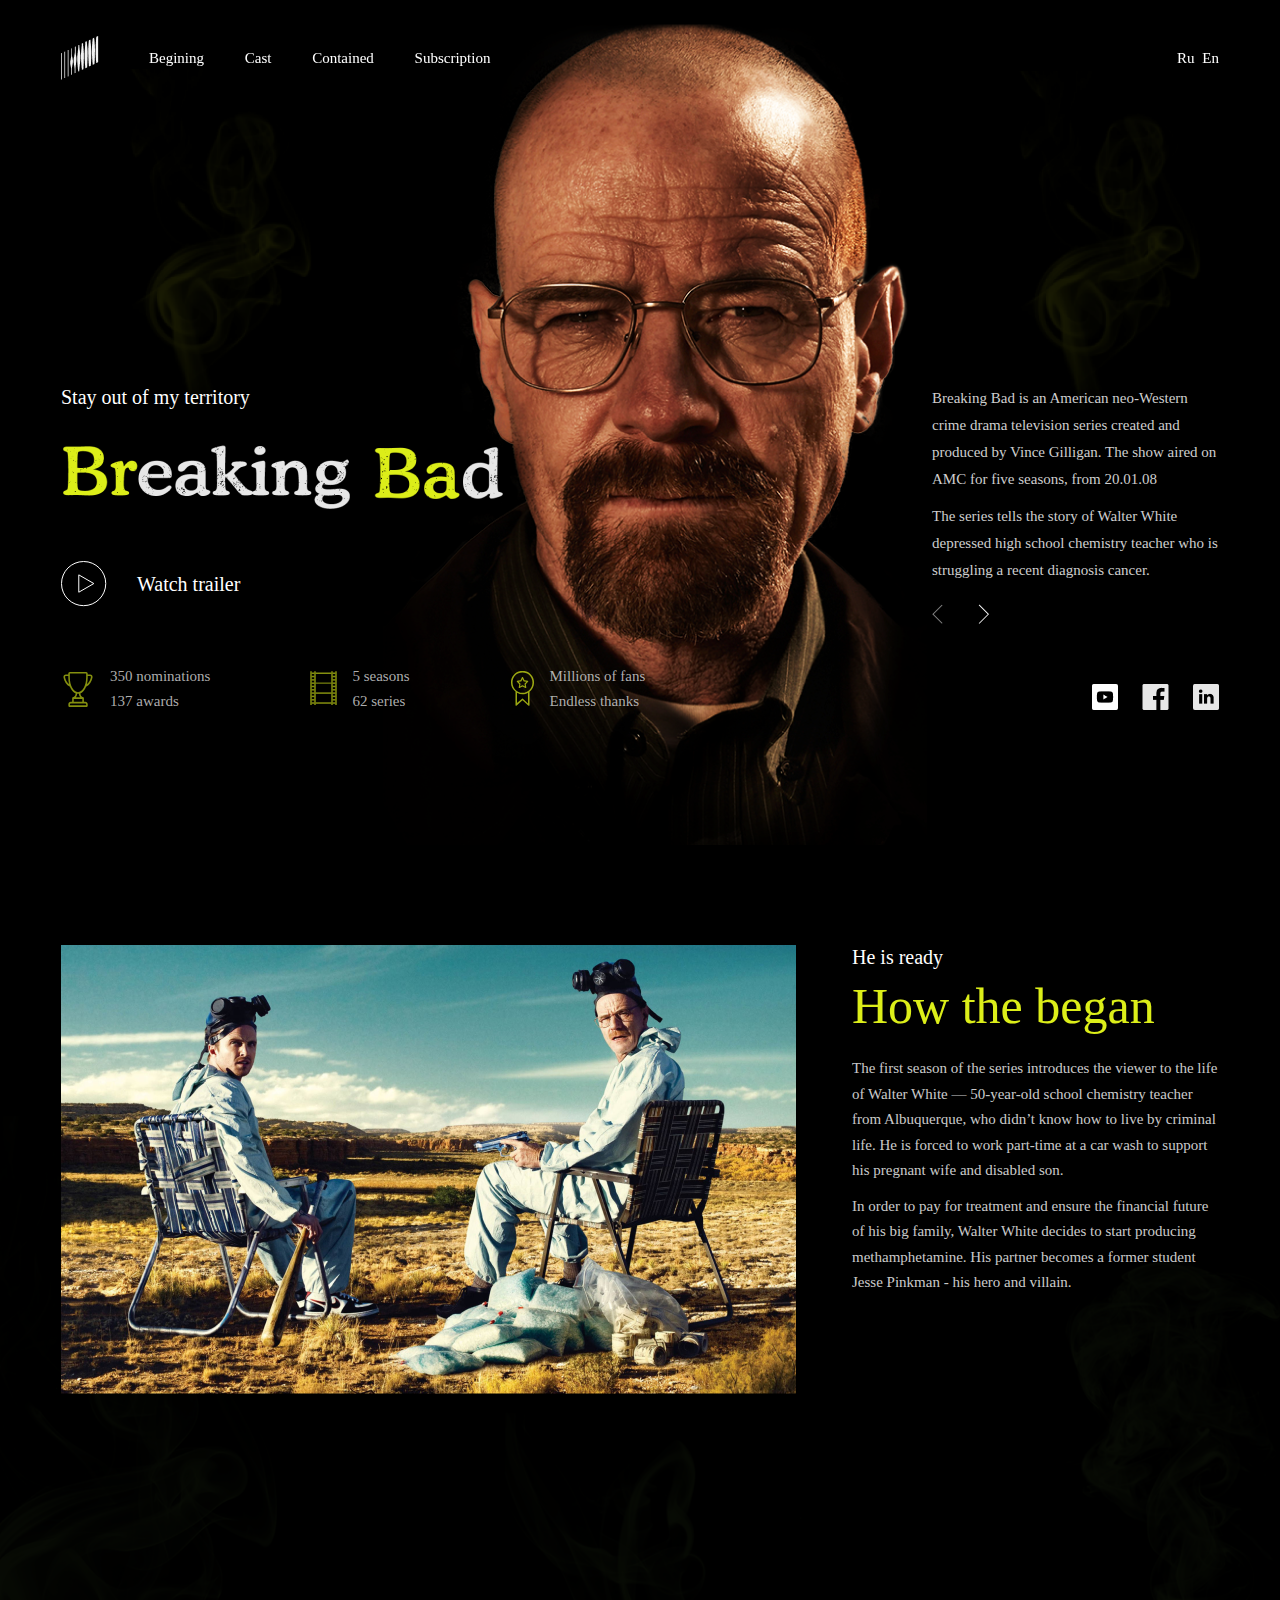
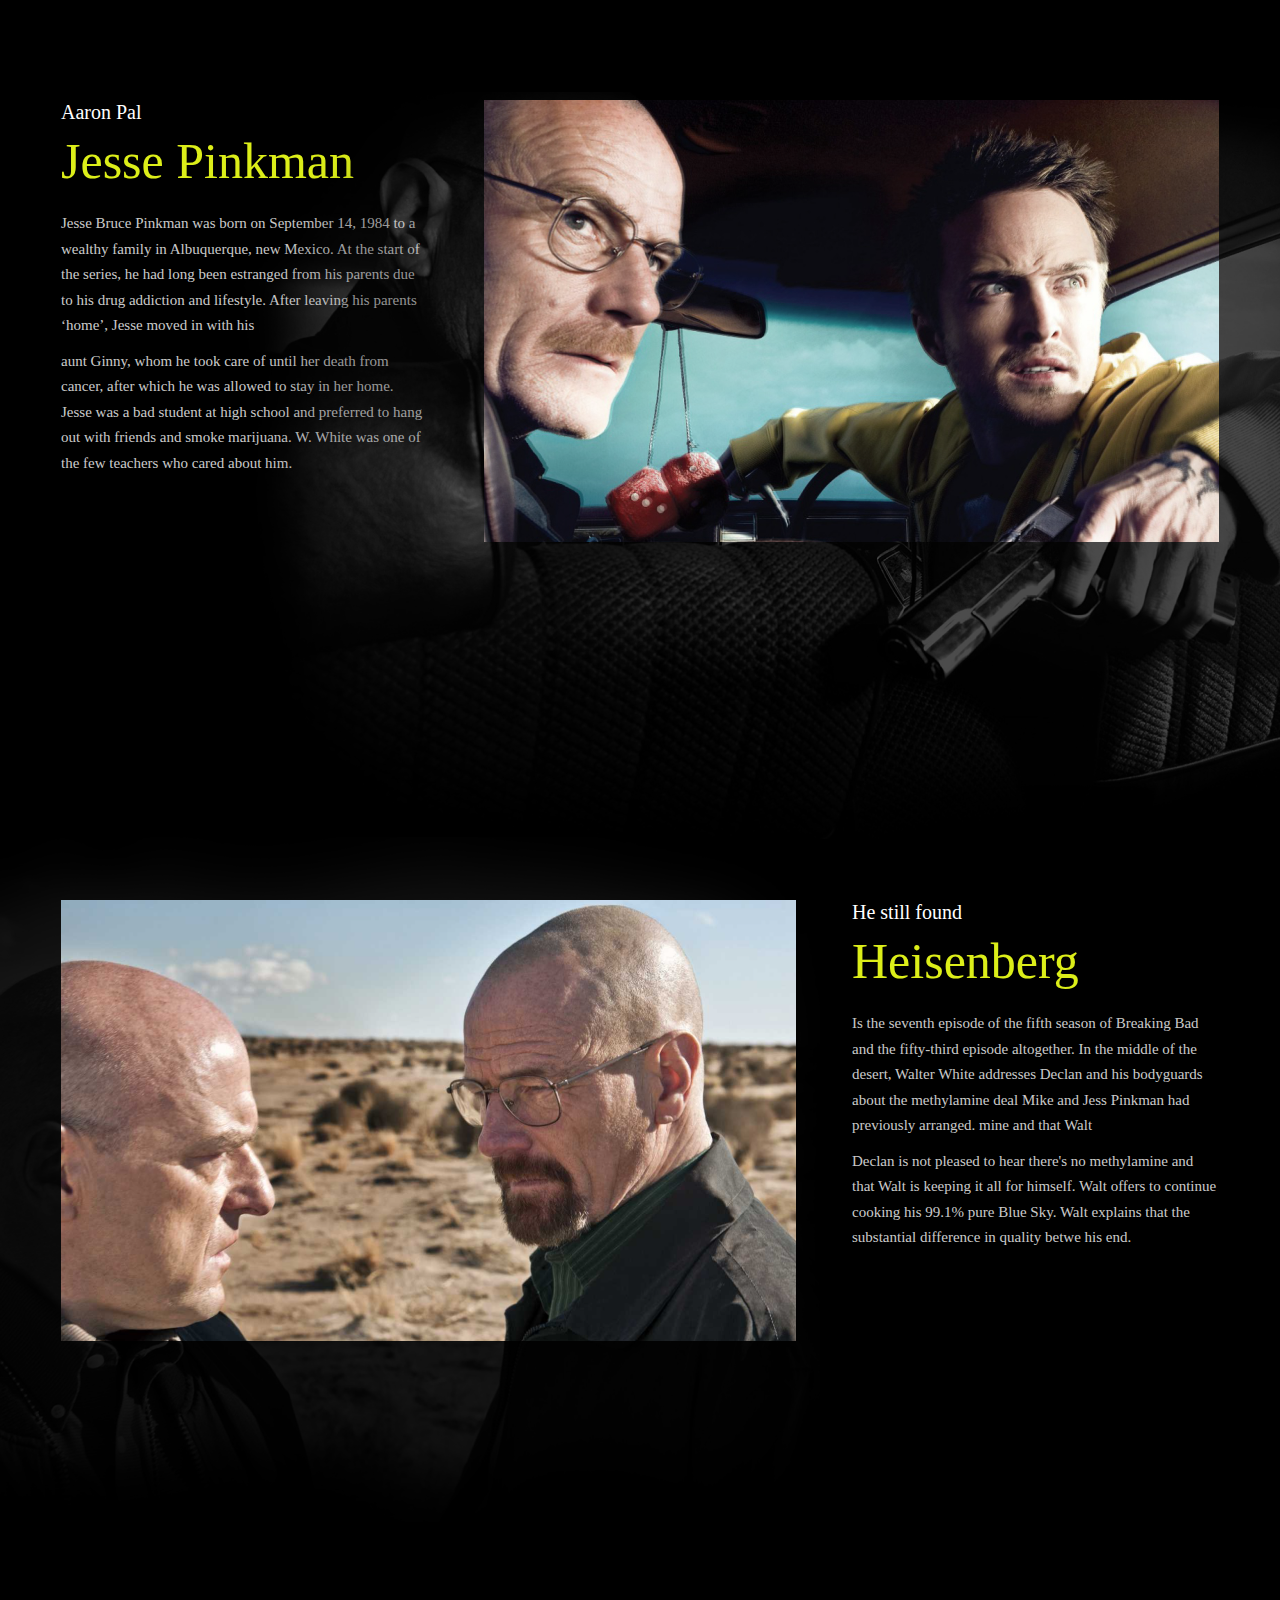
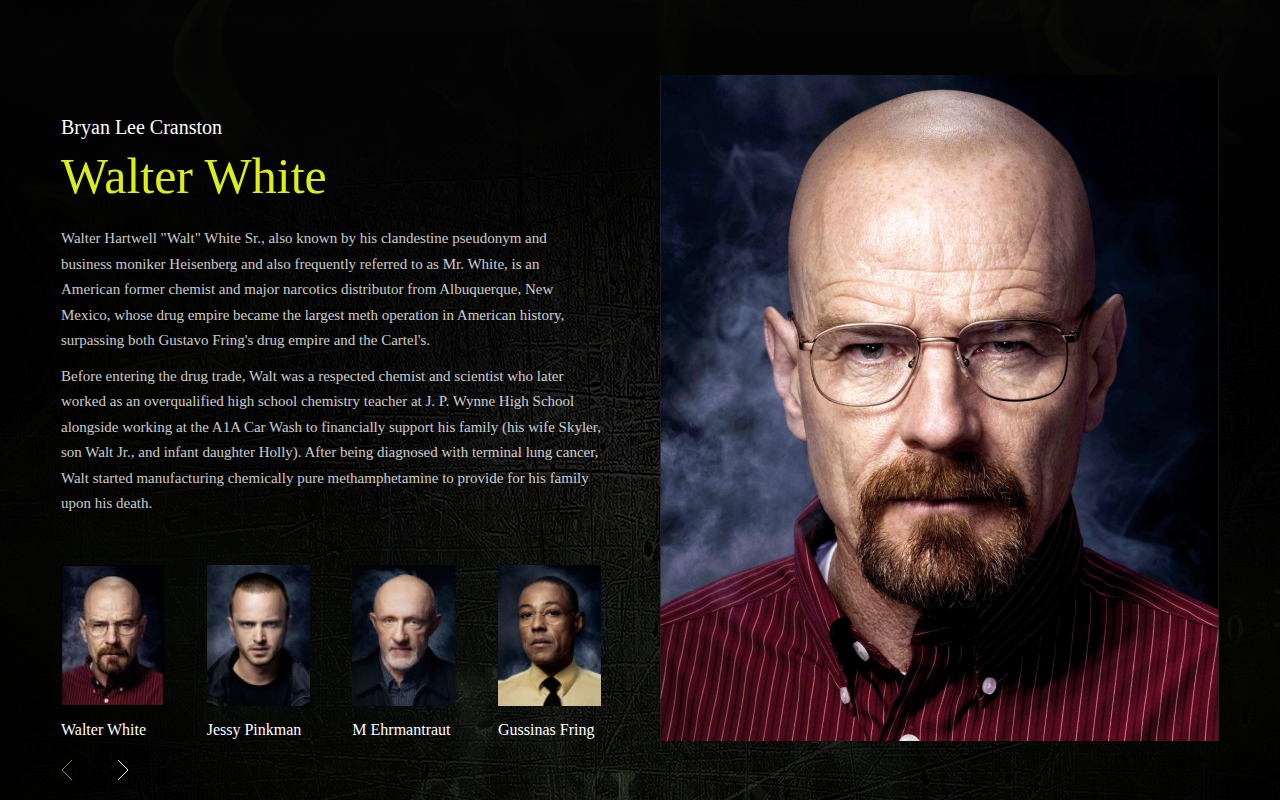
==== commit db4c1afb: "create mobile slider for section four" ====
--- a/index.html
+++ b/index.html
@@ -479,55 +479,71 @@
               class="section-fourth__img begin-img"
               alt="Bryan Lee Cranston"
             />
+            <img class="section-four__miniatures-arrow--left" src="./img/arrow-left.svg" alt="left" />
+            <img class="section-four__miniatures-arrow--right" src="./img/arrow-right.svg" alt="right" />
           </div>
           <div data-description='section-fourth--actor' class="section-fourth__right display-none hidden transition">
             <img
               src="./img/rouls/jesse.jpg"
-              class="section-fourth__img"
+              class="section-fourth__img begin-img"
               alt="Aaron Paul"
             />
+            <img class="section-four__miniatures-arrow--left" src="./img/arrow-left.svg" alt="left" />
+            <img class="section-four__miniatures-arrow--right" src="./img/arrow-right.svg" alt="right" />
           </div>
           <div data-description='section-fourth--actor' class="section-fourth__right display-none hidden transition" >
             <img
               src="./img/rouls/mike.png"
-              class="section-fourth__img--mike"
+              class="section-fourth__img--mike begin-img"
               alt="Jonathan Banks"
             />
+            <img class="section-four__miniatures-arrow--left" src="./img/arrow-left.svg" alt="left" />
+            <img class="section-four__miniatures-arrow--right" src="./img/arrow-right.svg" alt="right" />
           </div>
           <div data-description='section-fourth--actor' class="section-fourth__right display-none hidden transition">
             <img
               src="./img/rouls/Giancarlo Esposito.png"
-              class="section-fourth__img"
+              class="section-fourth__img begin-img"
               alt="Giancarlo Esposito"
             />
+            <img class="section-four__miniatures-arrow--left" src="./img/arrow-left.svg" alt="left" />
+            <img class="section-four__miniatures-arrow--right" src="./img/arrow-right.svg" alt="right" />
           </div>
           <div data-description='section-fourth--actor' class="section-fourth__right display-none hidden transition">
             <img
               src="./img/rouls/Robert John Odenkirk.png"
-              class="section-fourth__img"
+              class="section-fourth__img begin-img"
               alt="Robert John Odenkirk"
             />
+            <img class="section-four__miniatures-arrow--left" src="./img/arrow-left.svg" alt="left" />
+            <img class="section-four__miniatures-arrow--right" src="./img/arrow-right.svg" alt="right" />
           </div>
           <div data-description='section-fourth--actor' class="section-fourth__right display-none hidden transition">
             <img
               src="./img/rouls/Dean Joseph Norris.png"
-              class="section-fourth__img"
+              class="section-fourth__img begin-img"
               alt="Dean Joseph Norris"
             />
+            <img class="section-four__miniatures-arrow--left" src="./img/arrow-left.svg" alt="left" />
+            <img class="section-four__miniatures-arrow--right" src="./img/arrow-right.svg" alt="right" />
           </div>
           <div data-description='section-fourth--actor' class="section-fourth__right display-none hidden transition">
             <img
               src="./img/rouls/Anna Gunn.png"
-              class="section-fourth__img"
+              class="section-fourth__img begin-img"
               alt="Anna Gunn"
             />
+            <img class="section-four__miniatures-arrow--left" src="./img/arrow-left.svg" alt="left" />
+            <img class="section-four__miniatures-arrow--right" src="./img/arrow-right.svg" alt="right" />
           </div>
           <div data-description='section-fourth--actor' class="section-fourth__right display-none hidden transition">
             <img
               src="./img/rouls/RJ Mitte.png"
-              class="section-fourth__img"
+              class="section-fourth__img begin-img"
               alt="RJ Mitte"
             />
+            <img class="section-four__miniatures-arrow--left" src="./img/arrow-left.svg" alt="left" />
+            <img class="section-four__miniatures-arrow--right" src="./img/arrow-right.svg" alt="right" />
           </div>
           <div data-description='section-fourth--actor' class="section-fourth__left">
             <div data-description='section-fourth--actor' class="section-fourth--actor section-fourth-actor--walter transition">
@@ -535,7 +551,7 @@
                 Bryan Lee Cranston
               </div>
               <h2 class="section__title">
-                Walter Hartwell White 
+                Walter White 
               </h2>
               <div class="section-fourth__text">
                 <p>
@@ -830,7 +846,7 @@
     <!--// Section-fourth -->
 
     <!-- Section-fifth -->
-    <div id="Сontained" class="section-fifth ">
+    <div id="Сontained" class="section-fifth display-none">
       <div class="container">
         <div class="row-section-fifth">
           <div class="section-fifth__right">
--- a/css/main.css
+++ b/css/main.css
@@ -63,7 +63,8 @@
     font-size: 15px;
   }
 }
-.img-adaptive {
+.img-adaptive,
+.text-adaptive {
   display: block;
   max-width: 100%;
   max-height: 100%;
@@ -71,14 +72,17 @@
 .display-none {
   display: none;
 }
+.display-block {
+  display: block;
+}
+.transition {
+  transition: all 3s ease-in;
+}
 .hidden {
   opacity: 0;
 }
-.transition {
-  transition: all 3s ease-in;
-}
-.display-block {
-  display: block;
+.acent-color {
+  color: #DCEE19;
 }
 .section-begin {
   height: 800px;
@@ -251,7 +255,6 @@
   }
 }
 /*------Section second - Jesse-----------*/
-
 /*------Section third - Heisenberg-----------*/
 .section-third {
   padding-top: 100px;
@@ -340,26 +343,52 @@
   background-repeat: no-repeat;
   background-position: center;
 }
-/* .row-section-fourth {
-  display: flex;
-  justify-content: space-between;
-  flex-direction: row-reverse;
-} */
-
 .row-section-fourth {
   display: flex;
   justify-content: space-between;
   flex-direction: column;
 }
-@media (min-width: 767px) {
+@media (min-width: 769px) {
   .row-section-fourth {
     flex-direction: row-reverse;
   }
 }
-
-
 .section-fourth__right {
-  margin-left: 30px;
+  margin-left: 0px;
+  position: relative;
+}
+@media (min-width: 769px) {
+  .section-fourth__right {
+    margin-left: 30px;
+  }
+}
+.section-four__miniatures-arrow--left {
+  display: block;
+  cursor: pointer;
+  position: absolute;
+  right: 0;
+  left: 5%;
+  top: 50%;
+  bottom: 0;
+}
+@media (min-width: 769px) {
+  .section-four__miniatures-arrow--left {
+    display: none;
+  }
+}
+.section-four__miniatures-arrow--right {
+  display: block;
+  cursor: pointer;
+  position: absolute;
+  right: 0;
+  left: 95%;
+  top: 50%;
+  bottom: 0;
+}
+@media (min-width: 769px) {
+  .section-four__miniatures-arrow--right {
+    display: none;
+  }
 }
 .section-fourth__right-jesse {
   display: none;
@@ -380,12 +409,21 @@
   margin-bottom: 30px;
 }
 .section-fourth__text {
-  width: 540px;
-  font-family: 'Proxima Nova';
-  font-size: 15px;
+  display: block;
+  max-width: 100%;
+  max-height: 100%;
+  font-size: 14px;
   line-height: 170%;
-  color: rgba(255, 255, 255, 0.8);
-  margin-bottom: 35px;
+}
+@media (min-width: 769px) {
+  .section-fourth__text {
+    width: 540px;
+    font-family: 'Proxima Nova';
+    font-size: 15px;
+    line-height: 170%;
+    color: rgba(255, 255, 255, 0.8);
+    margin-bottom: 35px;
+  }
 }
 .section-fourth__text p {
   margin: 0;
@@ -416,8 +454,8 @@
   transition: all 0.3s ease-in;
 }
 .section-fourth__preview-title {
-  display: block;
   cursor: pointer;
+  display: block;
 }
 .section-fourth__preview-title:hover,
 .section-fourth__preview-title:focus,
@@ -430,15 +468,25 @@
   margin-top: 20px;
   cursor: pointer;
 }
+.section-fourth__miniatures--first,
+.section-fourth__arrows--first {
+  display: none;
+}
+@media (min-width: 769px) {
+  .section-fourth__miniatures--first,
+  .section-fourth__arrows--first {
+    display: block;
+  }
+}
+.section-fourth--actor {
+  min-height: 450px;
+  margin-top: 40px;
+}
 .swiper-container {
   max-width: 600px;
   margin-left: 0;
 }
-.section-fourth--actor {
-  min-height: 450px;
-}
 /*------ End Casts-----------*/
-
 /*------Soundtrack-----------*/
 .section-fifth {
   height: 800px;
@@ -451,6 +499,15 @@
 .row-section-fifth {
   display: flex;
   justify-content: space-between;
+}
+.row-section-fifth {
+  display: flex;
+  justify-content: space-between;
+}
+@media (min-width: 769px) {
+  .row-section-fifth {
+    flex-direction: row-reverse;
+  }
 }
 .section-fifth__left {
   width: 460px;
@@ -488,7 +545,6 @@
   margin-bottom: 13px;
 }
 /*------End Soundtrack-----------*/
-
 /*------Watch all-----------*/
 .section-sixth {
   position: relative;
@@ -911,7 +967,7 @@
   margin-bottom: 30px;
 }
 .mobile-nav__link {
-  color: #FFF;
+  color: #fff;
   text-decoration: none;
 }
 .mobile-nav__link:hover,
@@ -1163,6 +1219,7 @@
 }
 /*---------- End footer head ---------*/
 /*--------- Header ----------*/
+/*--------- Footer ----------*/
 .footer {
   width: 100%;
   height: 187px;
@@ -1191,3 +1248,4 @@
 .footer__left-menu:last-child {
   margin-right: 0;
 }
+/*--------- End Footer ----------*/
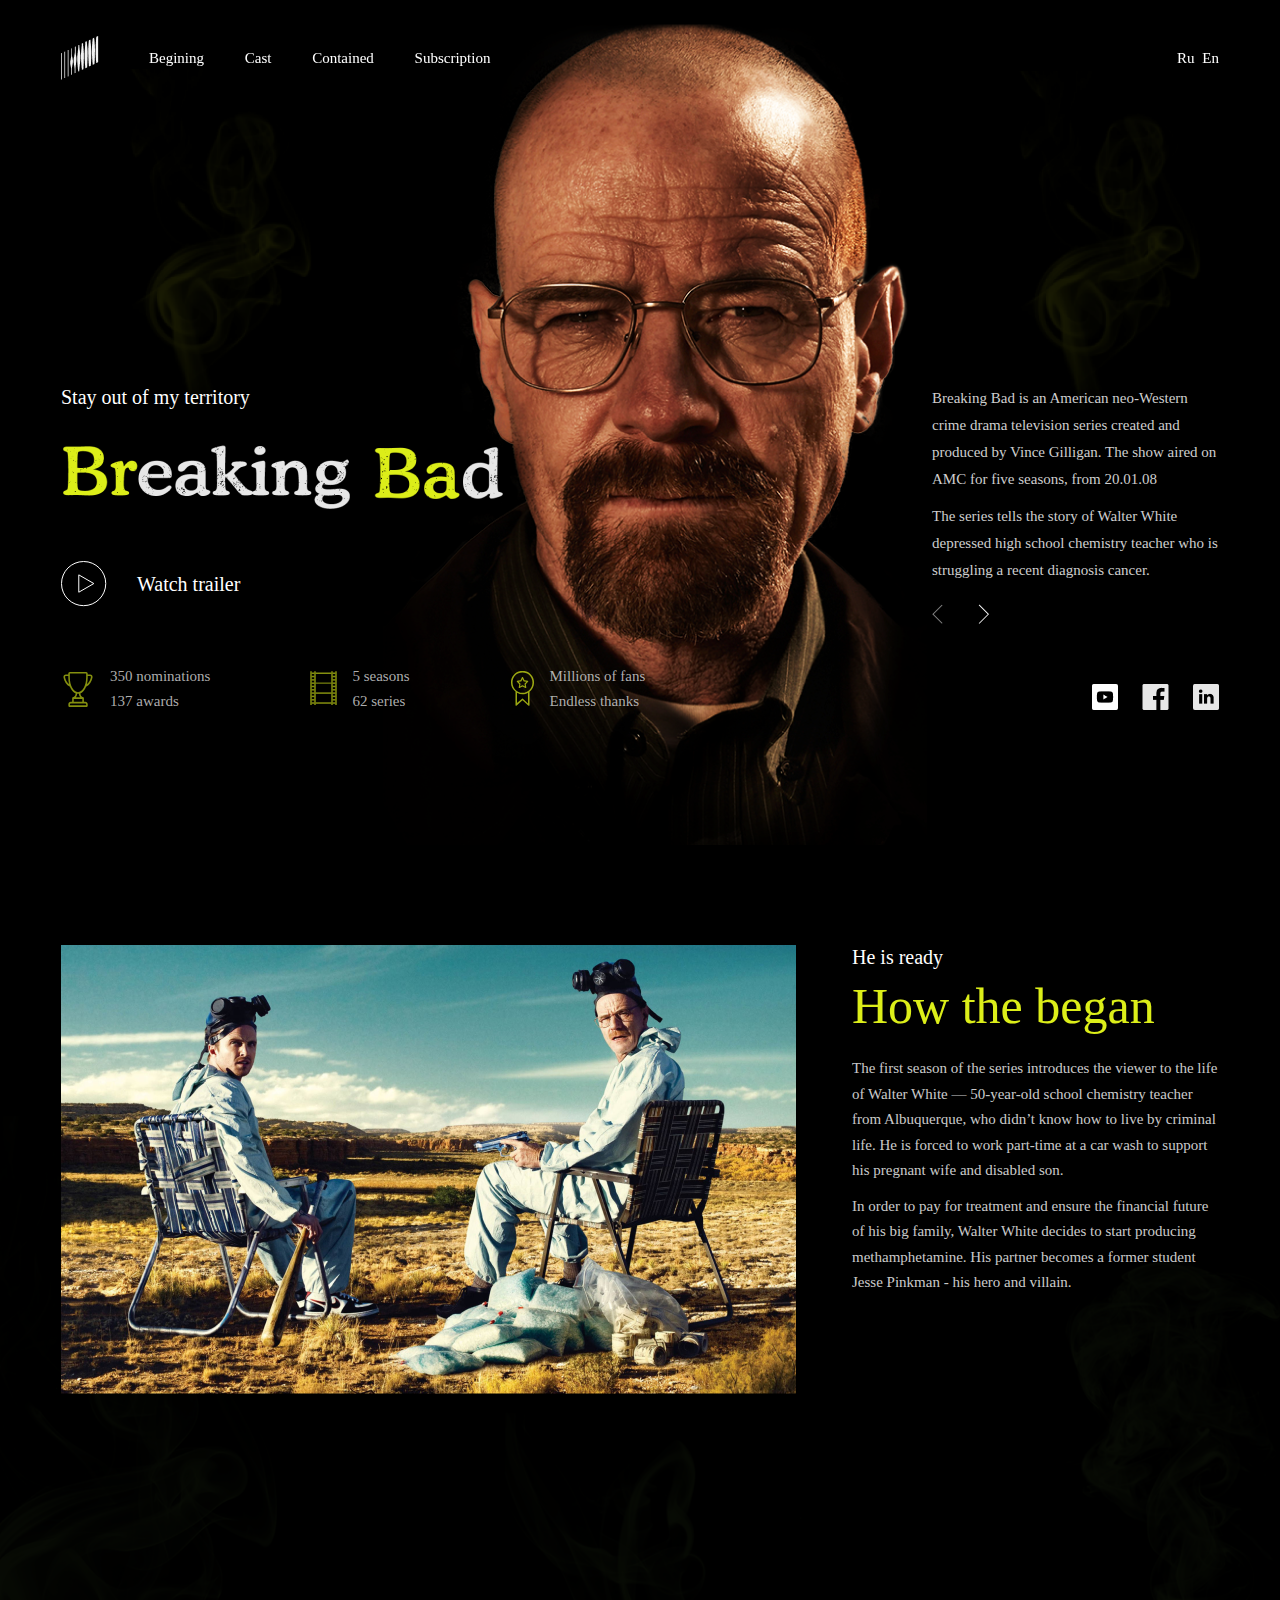
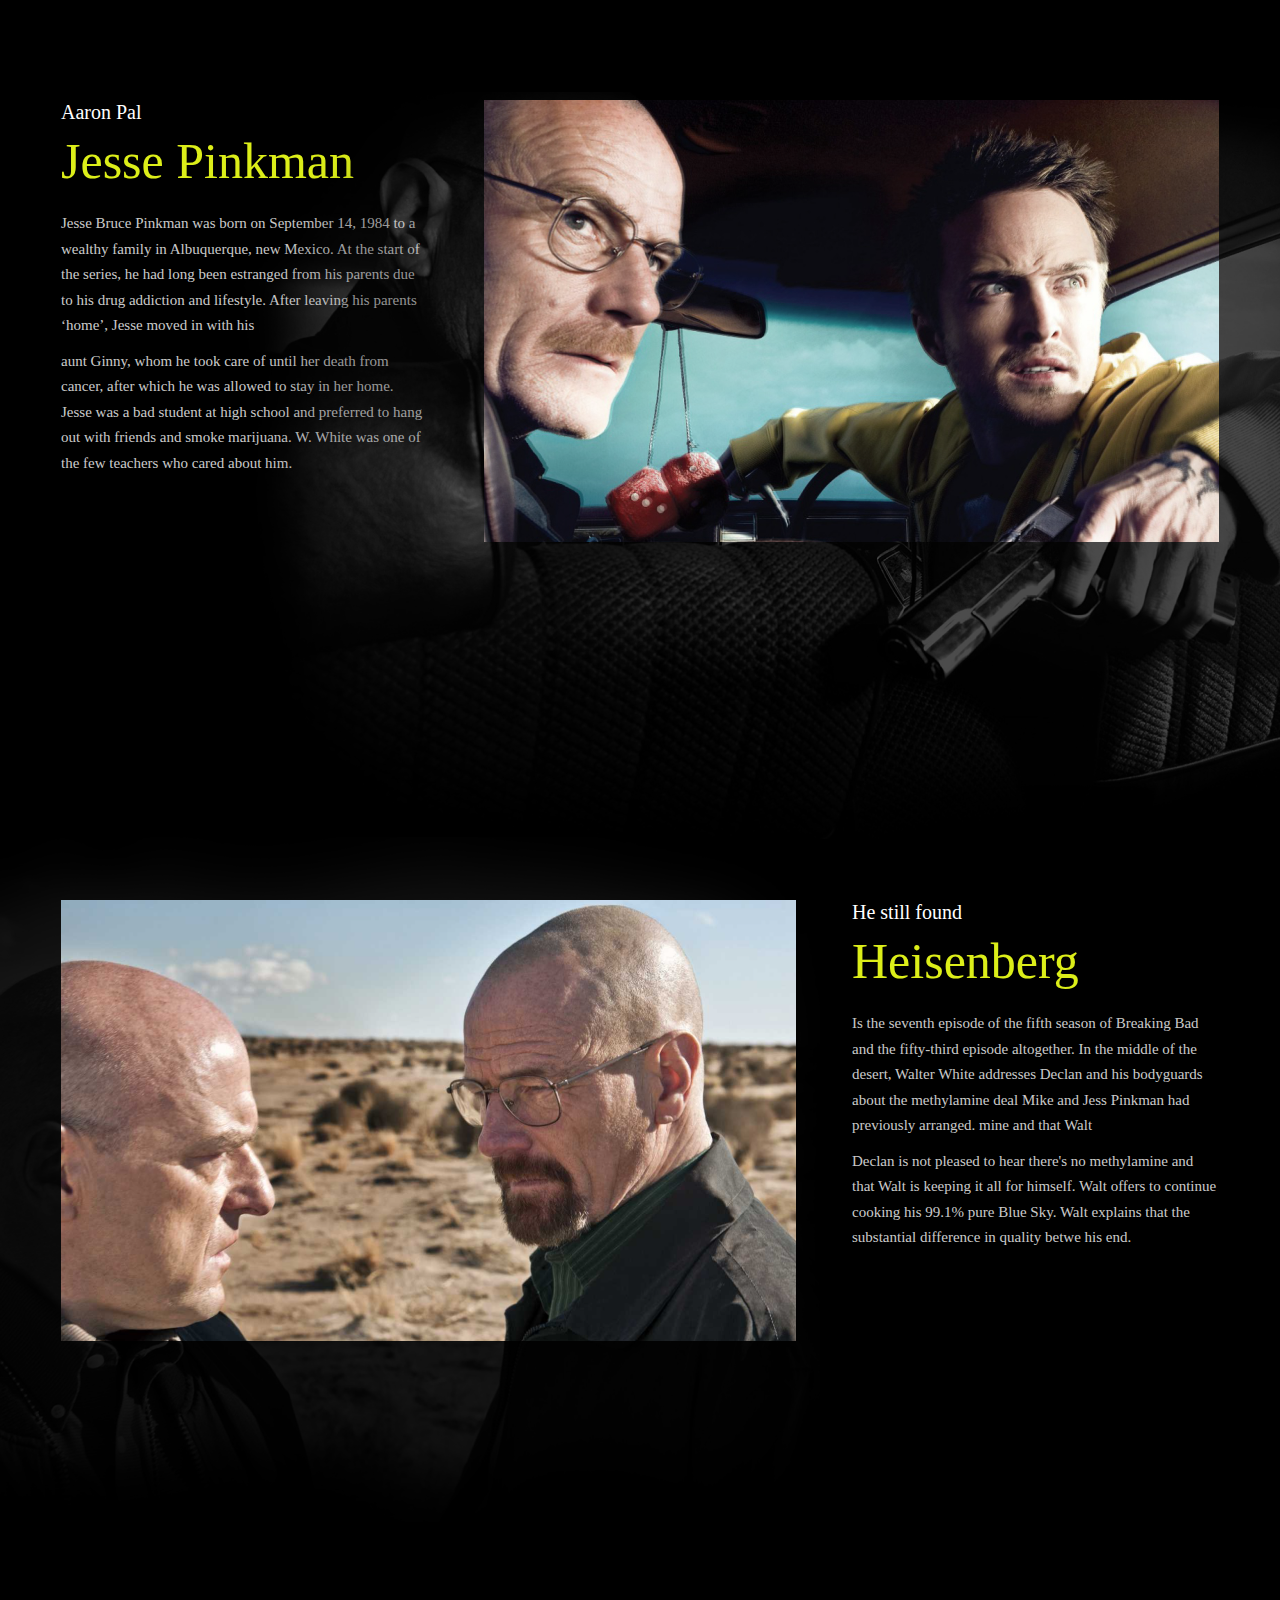
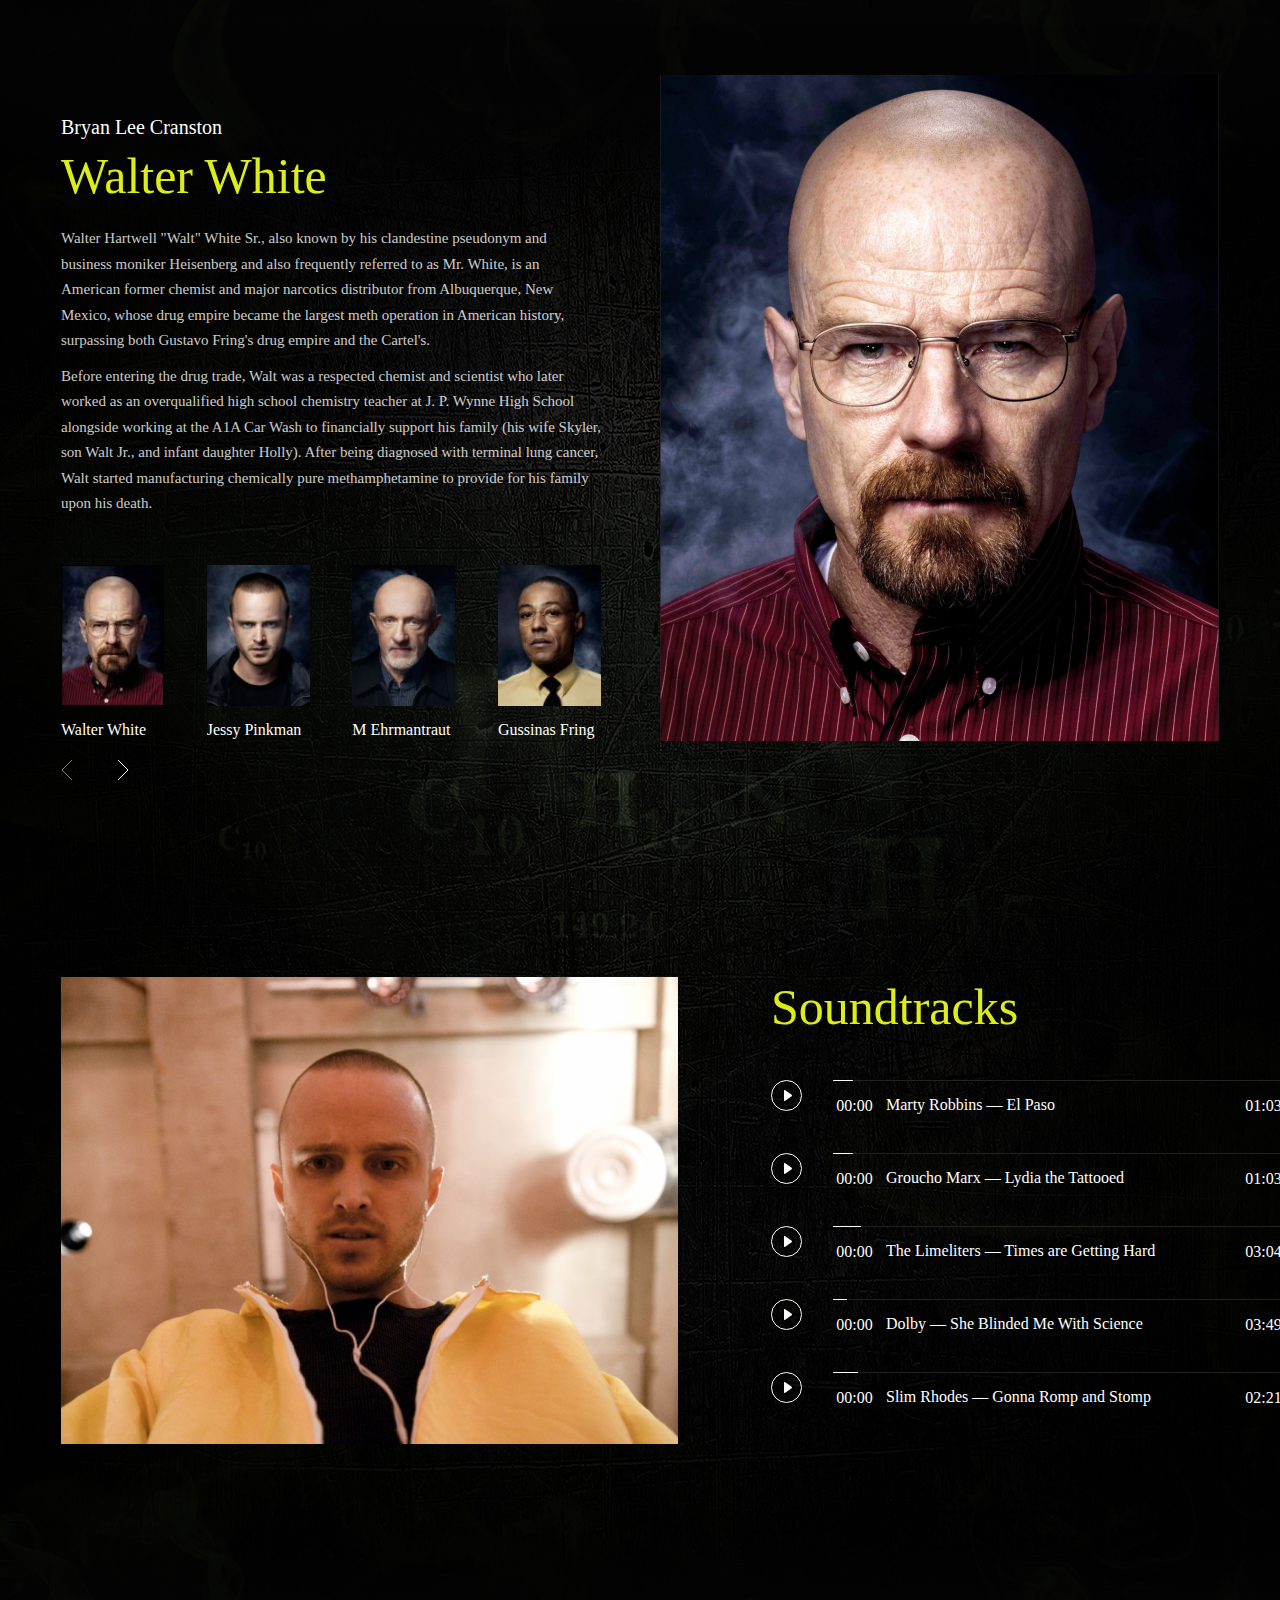
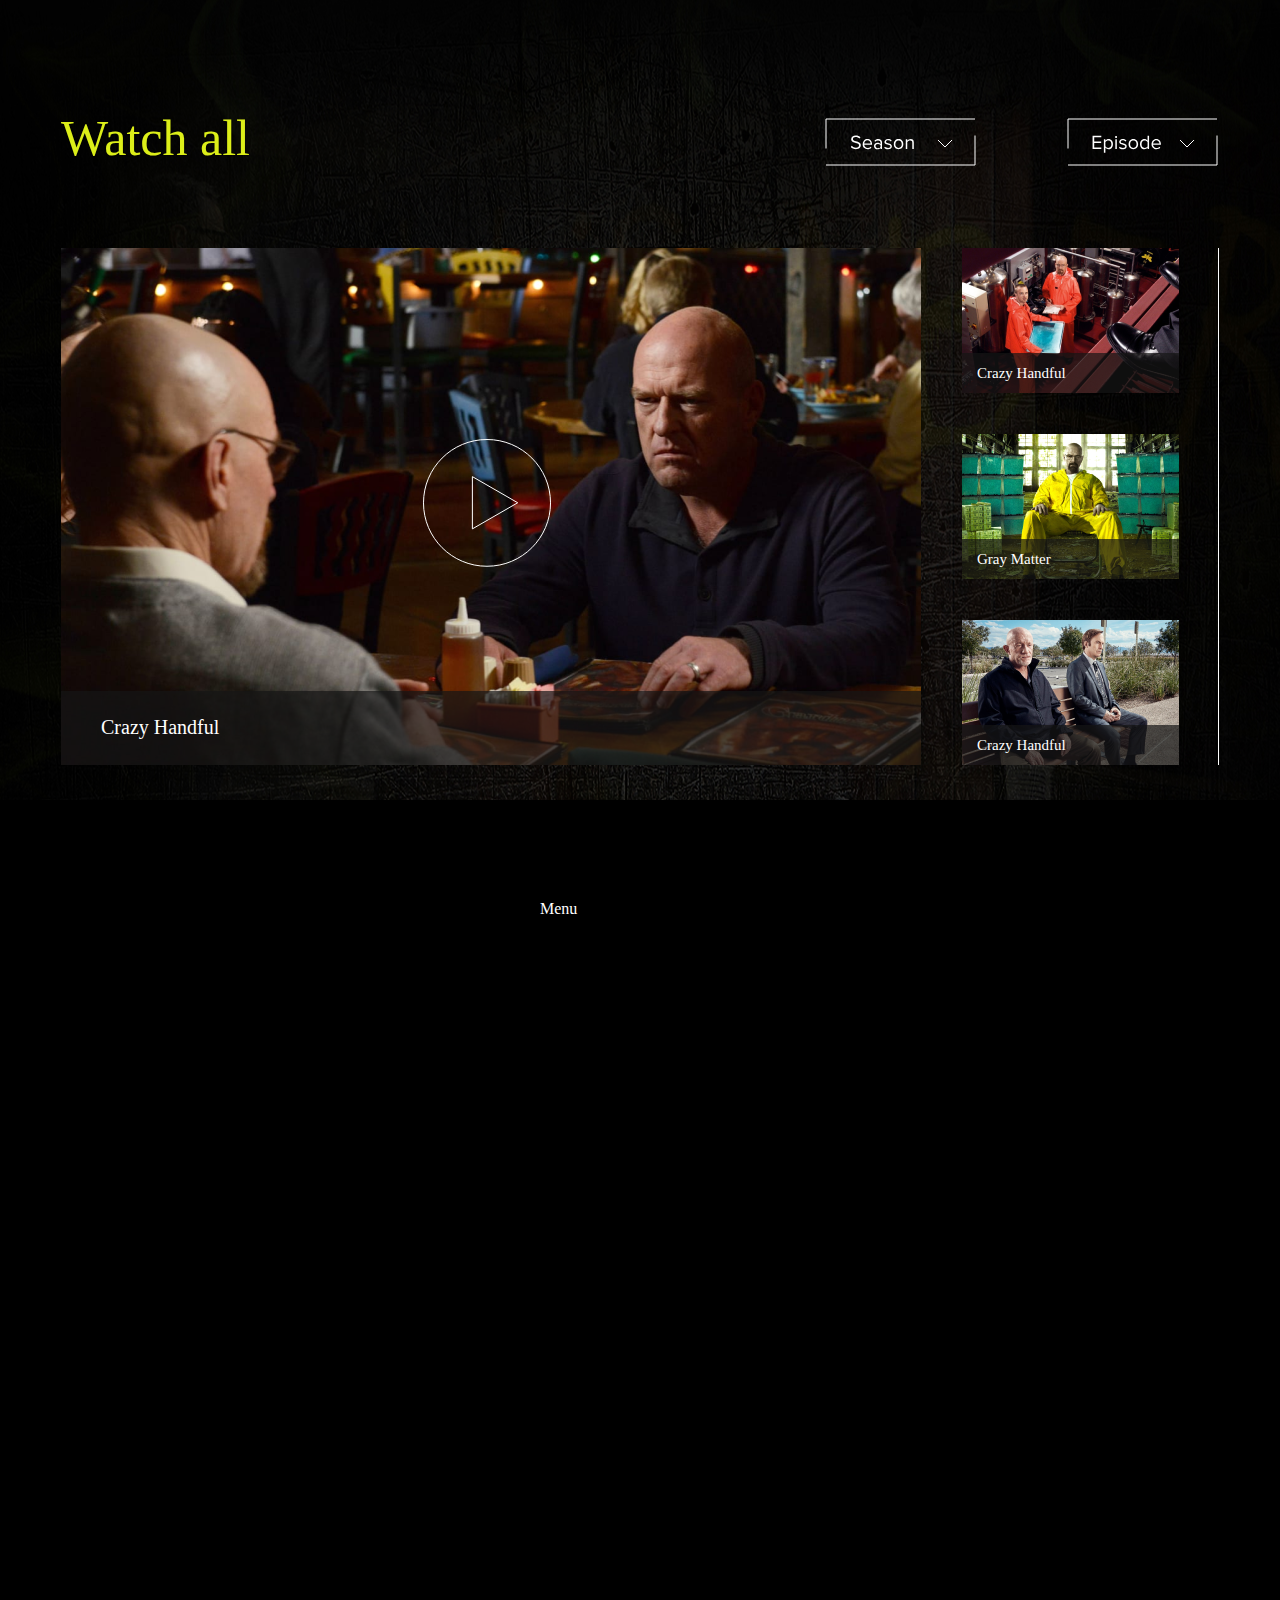
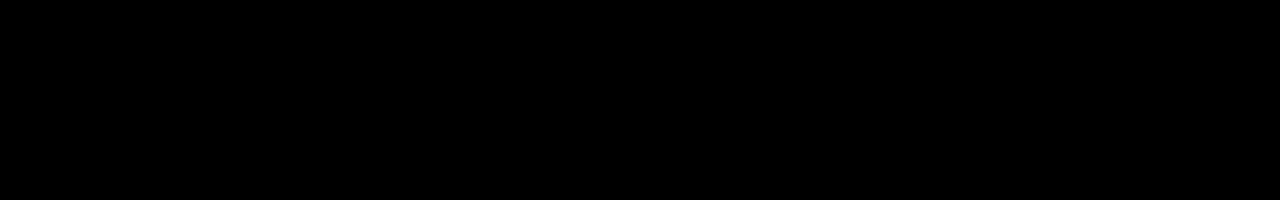
==== commit 5c558241: "test select" ====
--- a/index.html
+++ b/index.html
@@ -846,13 +846,13 @@
     <!--// Section-fourth -->
 
     <!-- Section-fifth -->
-    <div id="Сontained" class="section-fifth display-none">
+    <div id="Сontained" class="section-fifth">
       <div class="container">
         <div class="row-section-fifth">
           <div class="section-fifth__right">
             <img
               src="./img/soundtrack.png"
-              class="section-fifth__img"
+              class="section-fifth__img begin-img"
               alt="Breaking Bad Soundtrack"
             />
           </div>
@@ -927,7 +927,7 @@
     <!--// Section-fifth -->
 
     <!--Section-sixth  -->
-    <div id="Subscription" class="section-sixth display-none">
+    <div id="Subscription" class="section-sixth">
       <div class="container">
         <div class="row-section-sixth">
           <div class="section-sixth__left">
@@ -973,11 +973,52 @@
                     id="list[1]"
                   />
                   <label for="list[1]">2 season</label>
+                  <label for="list[1]">3 season</label>
+                  <label for="list[1]">4 season</label>
+                  <label for="list[1]">5 season</label>
                 </div>
               </label>
             </div>
             <div class="section-sixth__right-form">
-              <form action="formdata" method="post" name="form1">
+              <label
+              for="select"
+              class="select2"
+              action="formdata"
+              method="post"
+              name="form1"
+            >
+              <input
+                type="radio"
+                name="list"
+                value="not_changed"
+                id="bg"
+                checked
+              />
+              <input
+                type="radio"
+                name="list"
+                value="not_changed"
+                id="select"
+              />
+              <label class="bg" for="bg"></label>
+              <div class="items">
+                <input
+                  type="radio"
+                  name="list"
+                  value="first_value"
+                  id="list[0]"
+                />
+                <label for="list[0]">1 episode</label>
+                <input
+                  type="radio"
+                  name="list"
+                  value="second_value"
+                  id="list[1]"
+                />
+                <label for="list[1]">2 episode</label>
+              </div>
+            </label>
+              <!-- <form action="formdata" method="post" name="form1">
                 <p>
                   <select name="list1">
                     <option>Series</option>
@@ -988,7 +1029,7 @@
                     <option>5 season</option>
                   </select>
                 </p>
-              </form>
+              </form> -->
             </div>
           </div>
         </div>
@@ -1032,7 +1073,23 @@
         </div>
       </div>
     </div>
+
+    
     <!--//Section-sixth  -->
+    <div class="container navigation">
+      <nav class="nav-1">
+        <ul>
+          <li class="nav-item" data-description='sub-navigation'>Menu
+            <ul class="sub-navigation display-none">
+              <li><a href="#">1 пункт</a></li>
+              <li><a href="#">2 пункт</a></li>
+              <li><a href="#">3 пункт</a></li>
+              <li><a href="#">4 пункт</a></li>
+            </ul>
+          </li>
+        </ul>
+      </nav>
+    </div>
 
     <!-- Footer -->
     <div class="footer display-none">
--- a/css/main.css
+++ b/css/main.css
@@ -14,6 +14,30 @@
   font-size: 15px;
   color: #fff;
   font-family: 'Proxima Nova', 'Noto Sans';
+}
+.navigation {
+  display: flex;
+  justify-content: center;
+  margin-top: 100px;
+  padding-bottom: 100px;
+}
+.nav-1 {
+  width: 200px;
+}
+.nav-item {
+  position: relative;
+  cursor: pointer;
+}
+.sub-navigation {
+  position: absolute;
+  left: 0;
+}
+.sub-navigation li {
+  padding: 10px 10px 10px 5px;
+  border: 1px solid #ddd;
+}
+.sub-navigation li:hover {
+  background: transparent;
 }
 /*
 font-family: 'Montserrat', sans-serif;
@@ -490,12 +514,17 @@
 /*------Soundtrack-----------*/
 .section-fifth {
   height: 800px;
-  padding-top: 177px;
+  padding-top: 100px;
   position: relative;
   background-image: url(../img/bg/bg-5.jpg);
   background-repeat: no-repeat;
   background-position: center;
 }
+@media (min-width: 769px) {
+  .section-fifth {
+    padding-top: 177px;
+  }
+}
 .row-section-fifth {
   display: flex;
   justify-content: space-between;
@@ -503,14 +532,28 @@
 .row-section-fifth {
   display: flex;
   justify-content: space-between;
+  flex-direction: column;
 }
 @media (min-width: 769px) {
   .row-section-fifth {
-    flex-direction: row-reverse;
+    flex-direction: row;
   }
 }
 .section-fifth__left {
-  width: 460px;
+  margin-left: 0;
+}
+@media (min-width: 769px) {
+  .section-fifth__left {
+    margin-left: 30px;
+  }
+}
+.section-fifth__right {
+  margin-bottom: 40px;
+}
+@media (min-width: 769px) {
+  .section-fifth__right {
+    margin-bottom: 0;
+  }
 }
 .section-fifth__title {
   font-family: 'Cooper Md BT';
@@ -648,7 +691,8 @@
 input {
   display: none;
 }
-.select {
+.select,
+.select2 {
   display: inline-block;
   background-image: url(../img/season.svg);
   background-repeat: no-repeat;
@@ -656,6 +700,9 @@
   height: 55px;
   line-height: 30px;
   position: relative;
+}
+.select2 {
+  background-image: url(../img/episode.svg);
 }
 .select input[name="list"]:not(:checked) ~ #text {
   color: black;
--- a/assets/audioplayer.css
+++ b/assets/audioplayer.css
@@ -9,13 +9,20 @@
 		}
 		#wrapper
 		{
-			width: 25em; 480
+			width: 13em;
+			padding: 0;
 			/* height: 8.75em; 140 */
 			/* position: absolute;
 			top: 50%;
 			left: 50%; */
 			/* margin: -4.375em 0 0 -15em; 70 240 */
 		}
+
+		@media (min-width: 769px) {
+			#wrapper {
+				width: 28em;
+			}
+		  }
 
 			h1,
 			h1 a,
@@ -456,10 +463,10 @@
 			}
 			#wrapper
 			{
-				width: 100%;
+				/* width: 100%;
 				height: auto;
 				position: static;
-				padding: 1.25em; /* 20 */
-				margin: 0;
-			}
-		}
+				padding: 1.25em;
+				margin: 0; */
+			}
+		}
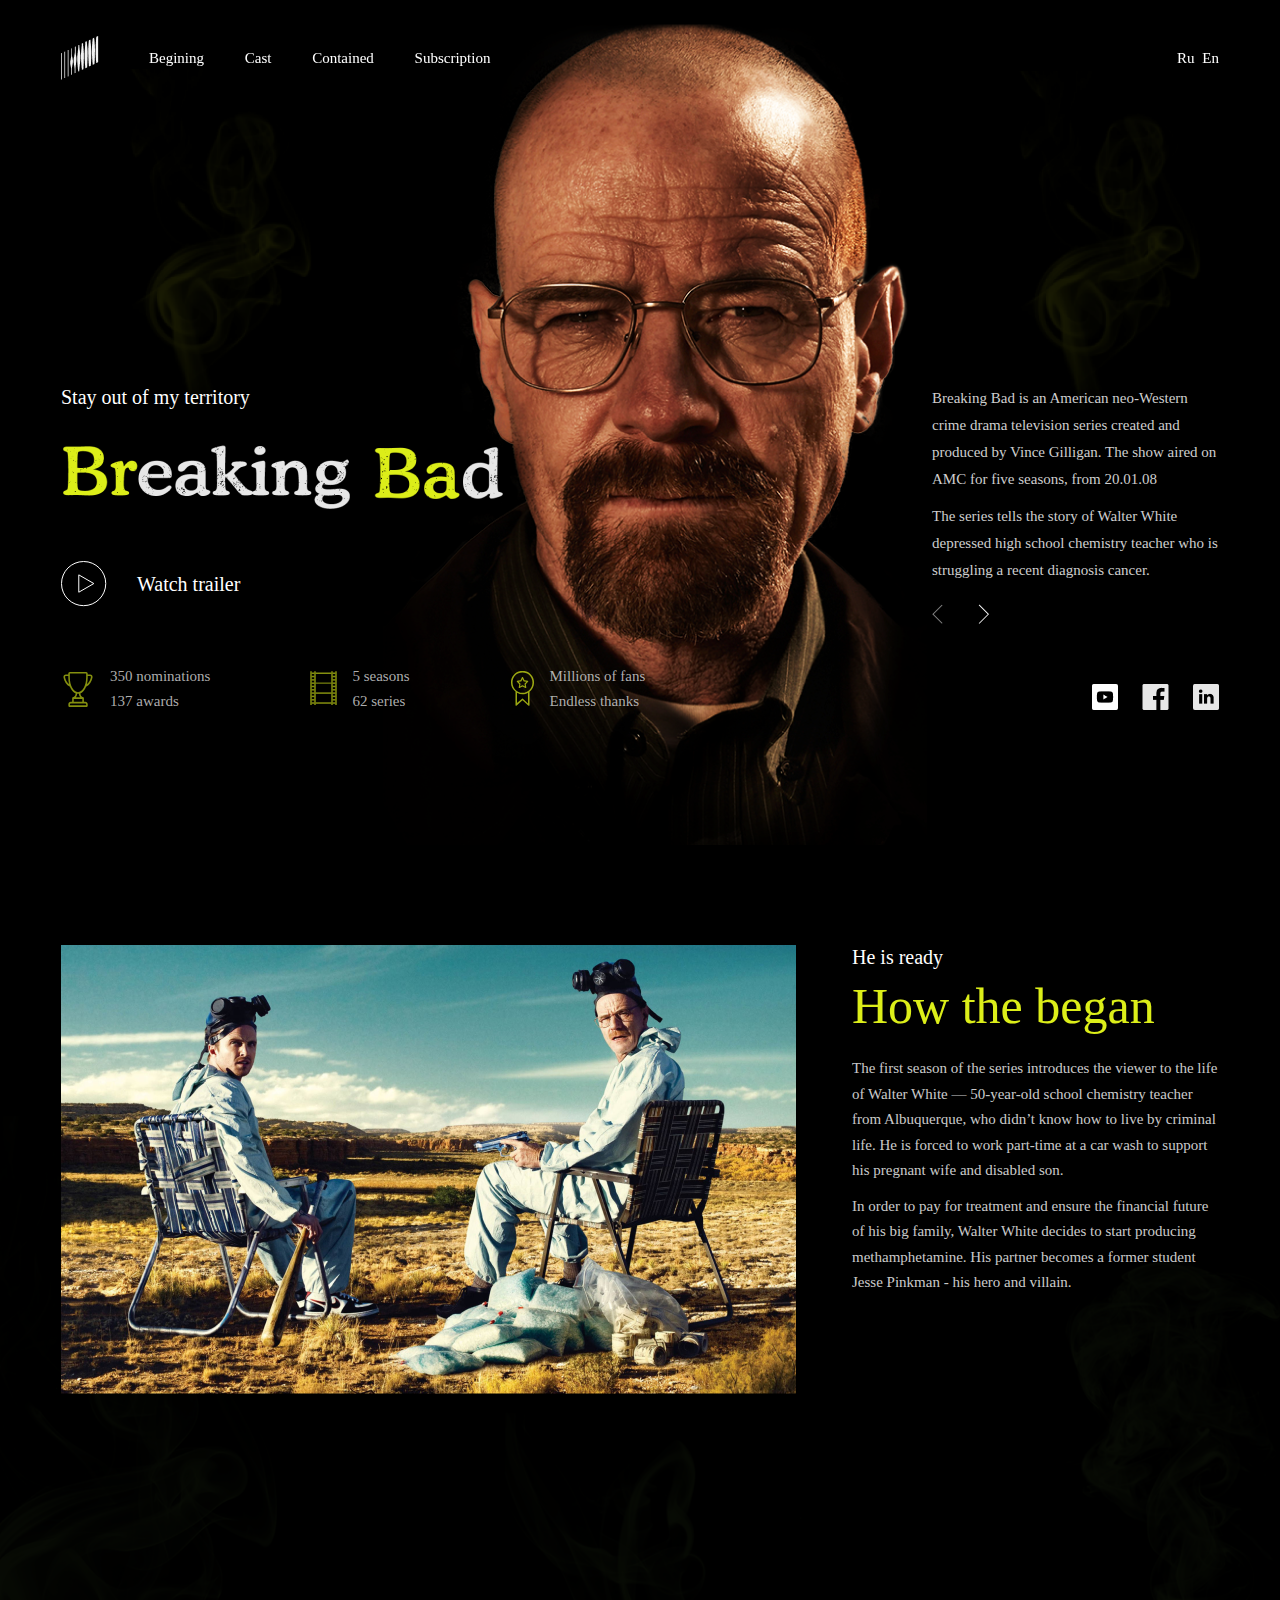
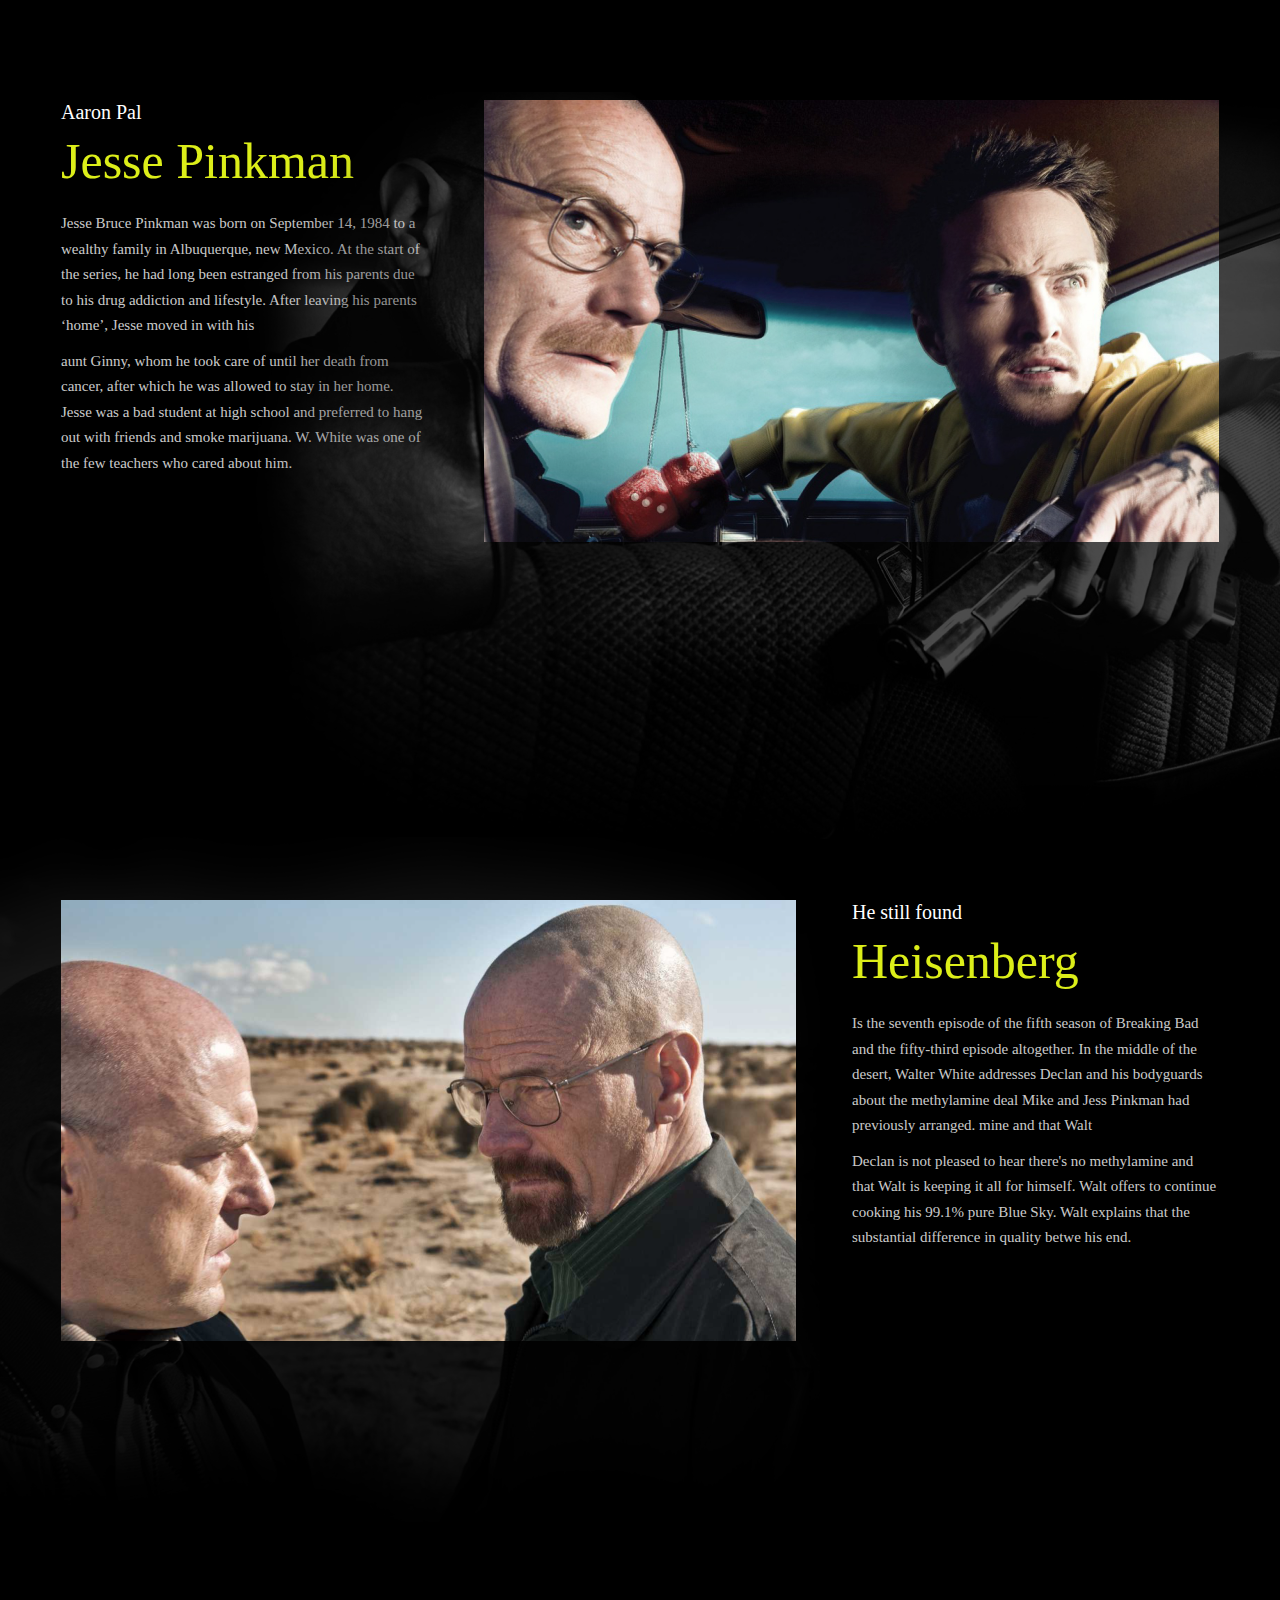
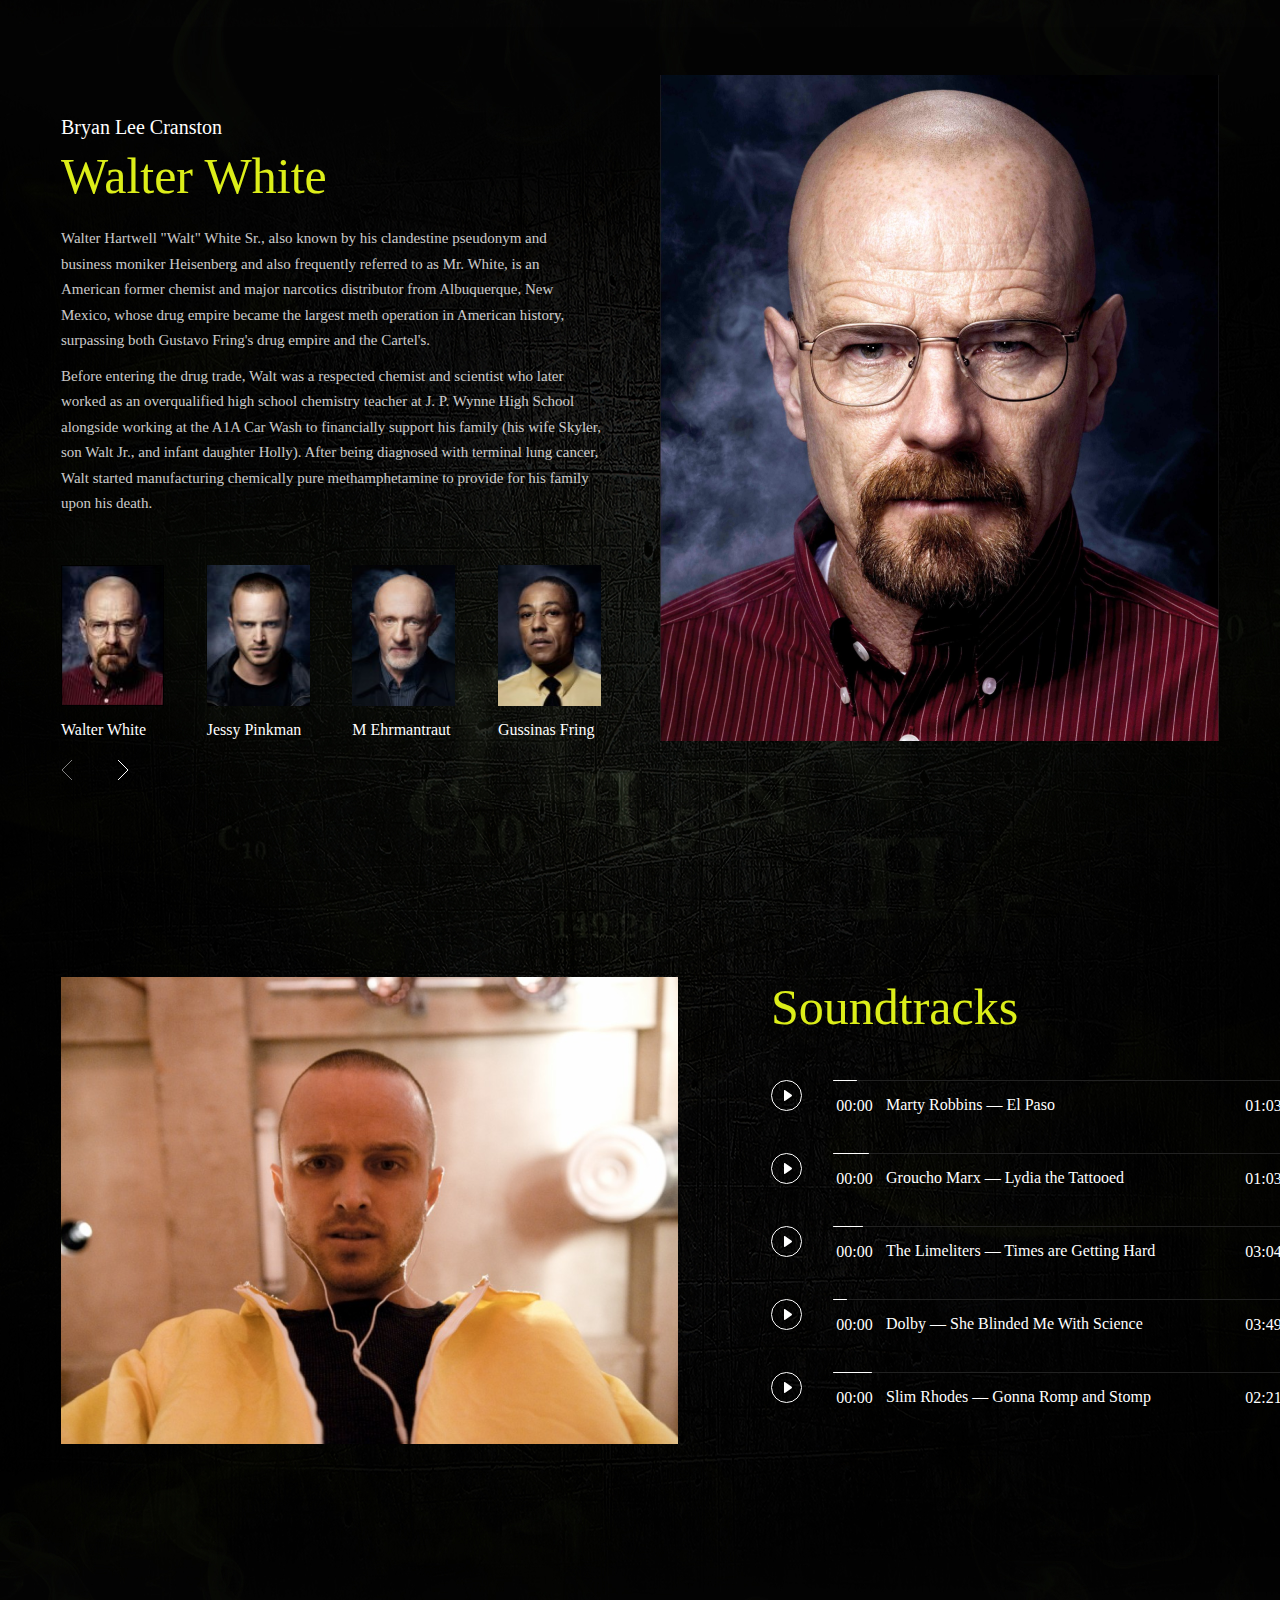
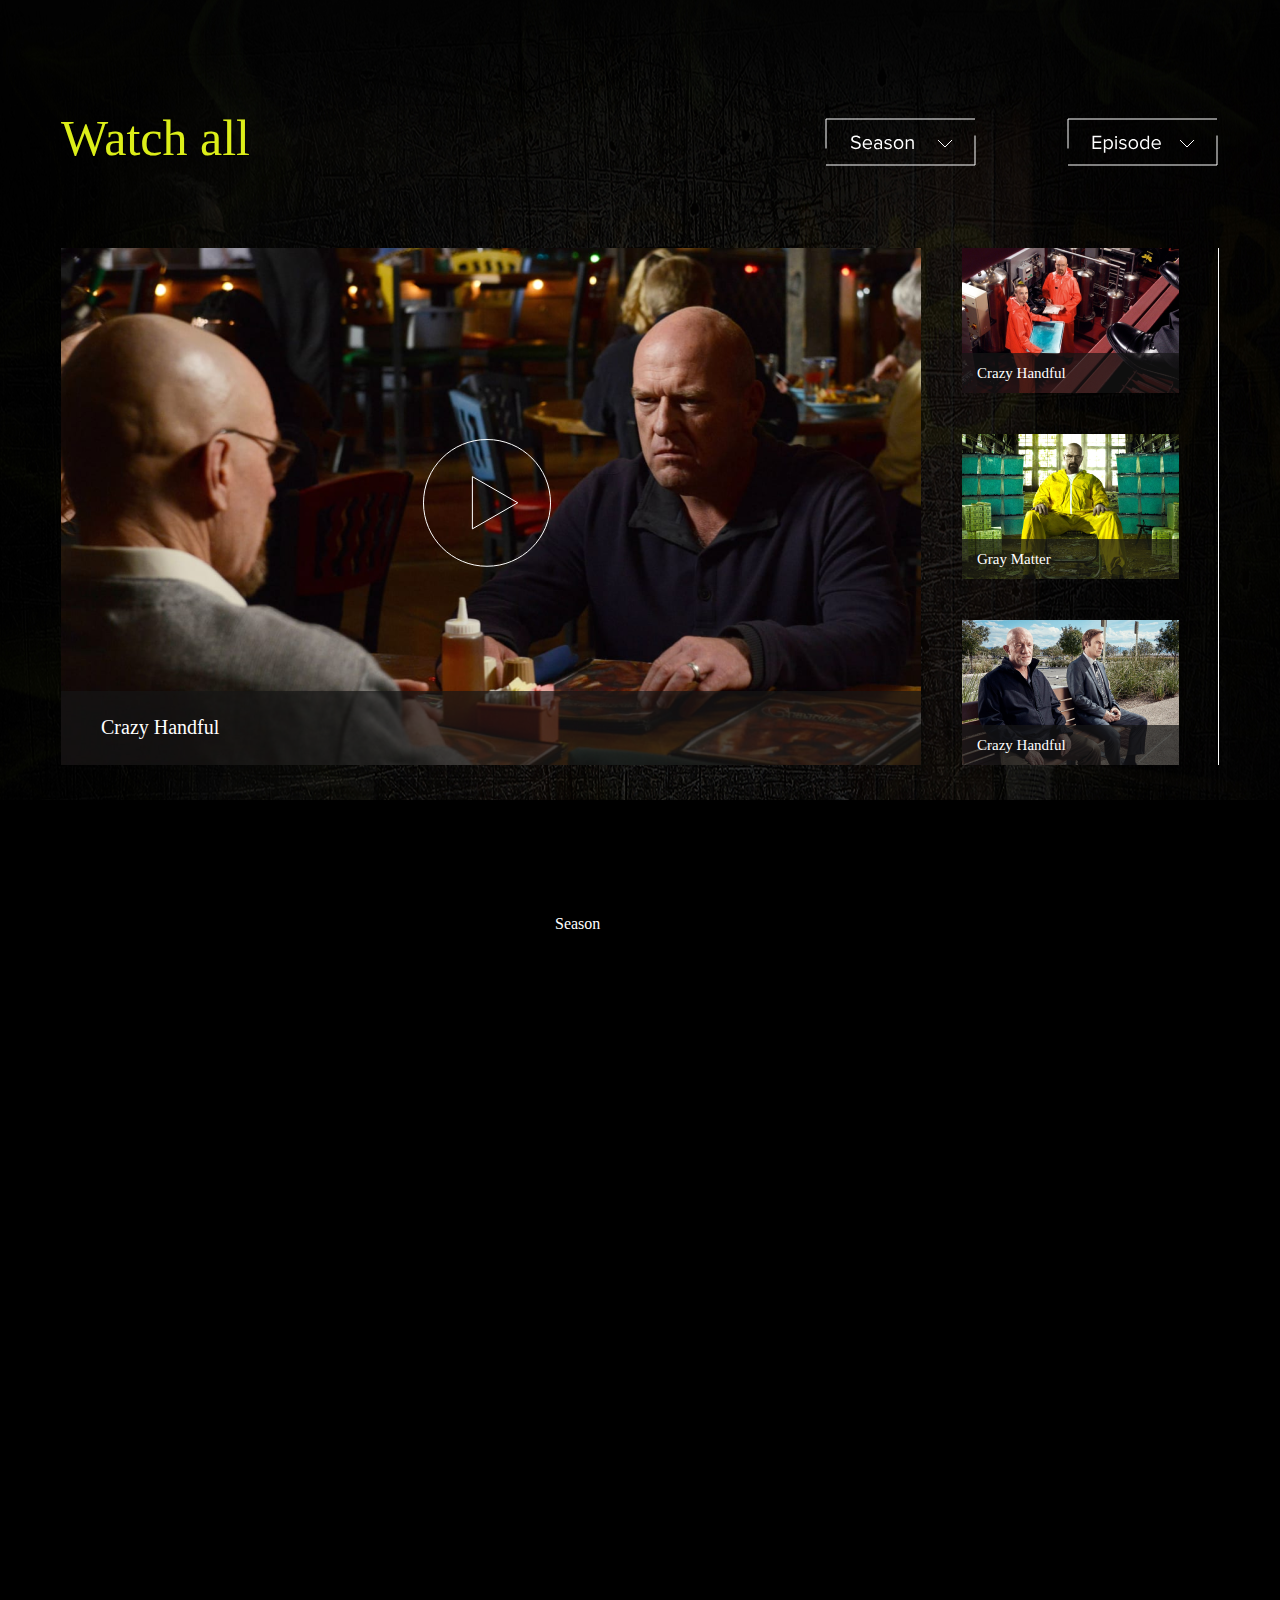
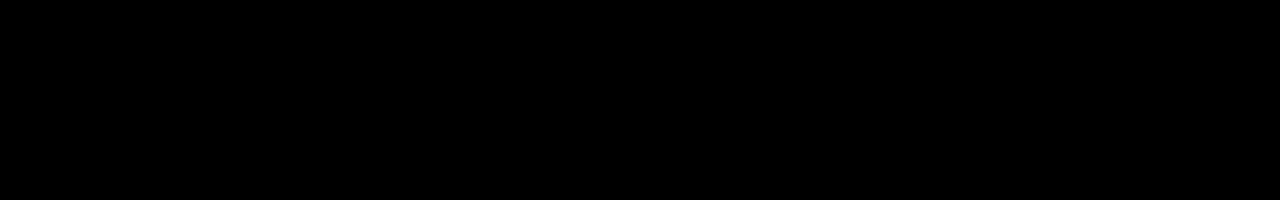
==== commit 5c38b746: "test select 2" ====
--- a/index.html
+++ b/index.html
@@ -1079,12 +1079,13 @@
     <div class="container navigation">
       <nav class="nav-1">
         <ul>
-          <li class="nav-item" data-description='sub-navigation'>Menu
+          <li class="nav-item" data-description='sub-navigation'><p>Season</p>
             <ul class="sub-navigation display-none">
-              <li><a href="#">1 пункт</a></li>
-              <li><a href="#">2 пункт</a></li>
-              <li><a href="#">3 пункт</a></li>
-              <li><a href="#">4 пункт</a></li>
+              <li><a href="">1 season</a></li>
+              <li><a href="">2 season</a></li>
+              <li><a href="">3 season</a></li>
+              <li><a href="">4 season</a></li>
+              <li><a href="">5 season</a></li>
             </ul>
           </li>
         </ul>
--- a/css/main.css
+++ b/css/main.css
@@ -26,14 +26,24 @@
 }
 .nav-item {
   position: relative;
+  background-image: url('/folders/Breaking-Bad/img/season\ 3.svg');
+  background-repeat: no-repeat;
+  background-position: left;
   cursor: pointer;
+  height: 50px;
+}
+.nav-item p {
+  position: absolute;
+  left: 15px;
+  top: 15px;
 }
 .sub-navigation {
   position: absolute;
+  margin-top: 47px;
   left: 0;
 }
 .sub-navigation li {
-  padding: 10px 10px 10px 5px;
+  padding: 10px 80px 10px 13px;
   border: 1px solid #ddd;
 }
 .sub-navigation li:hover {
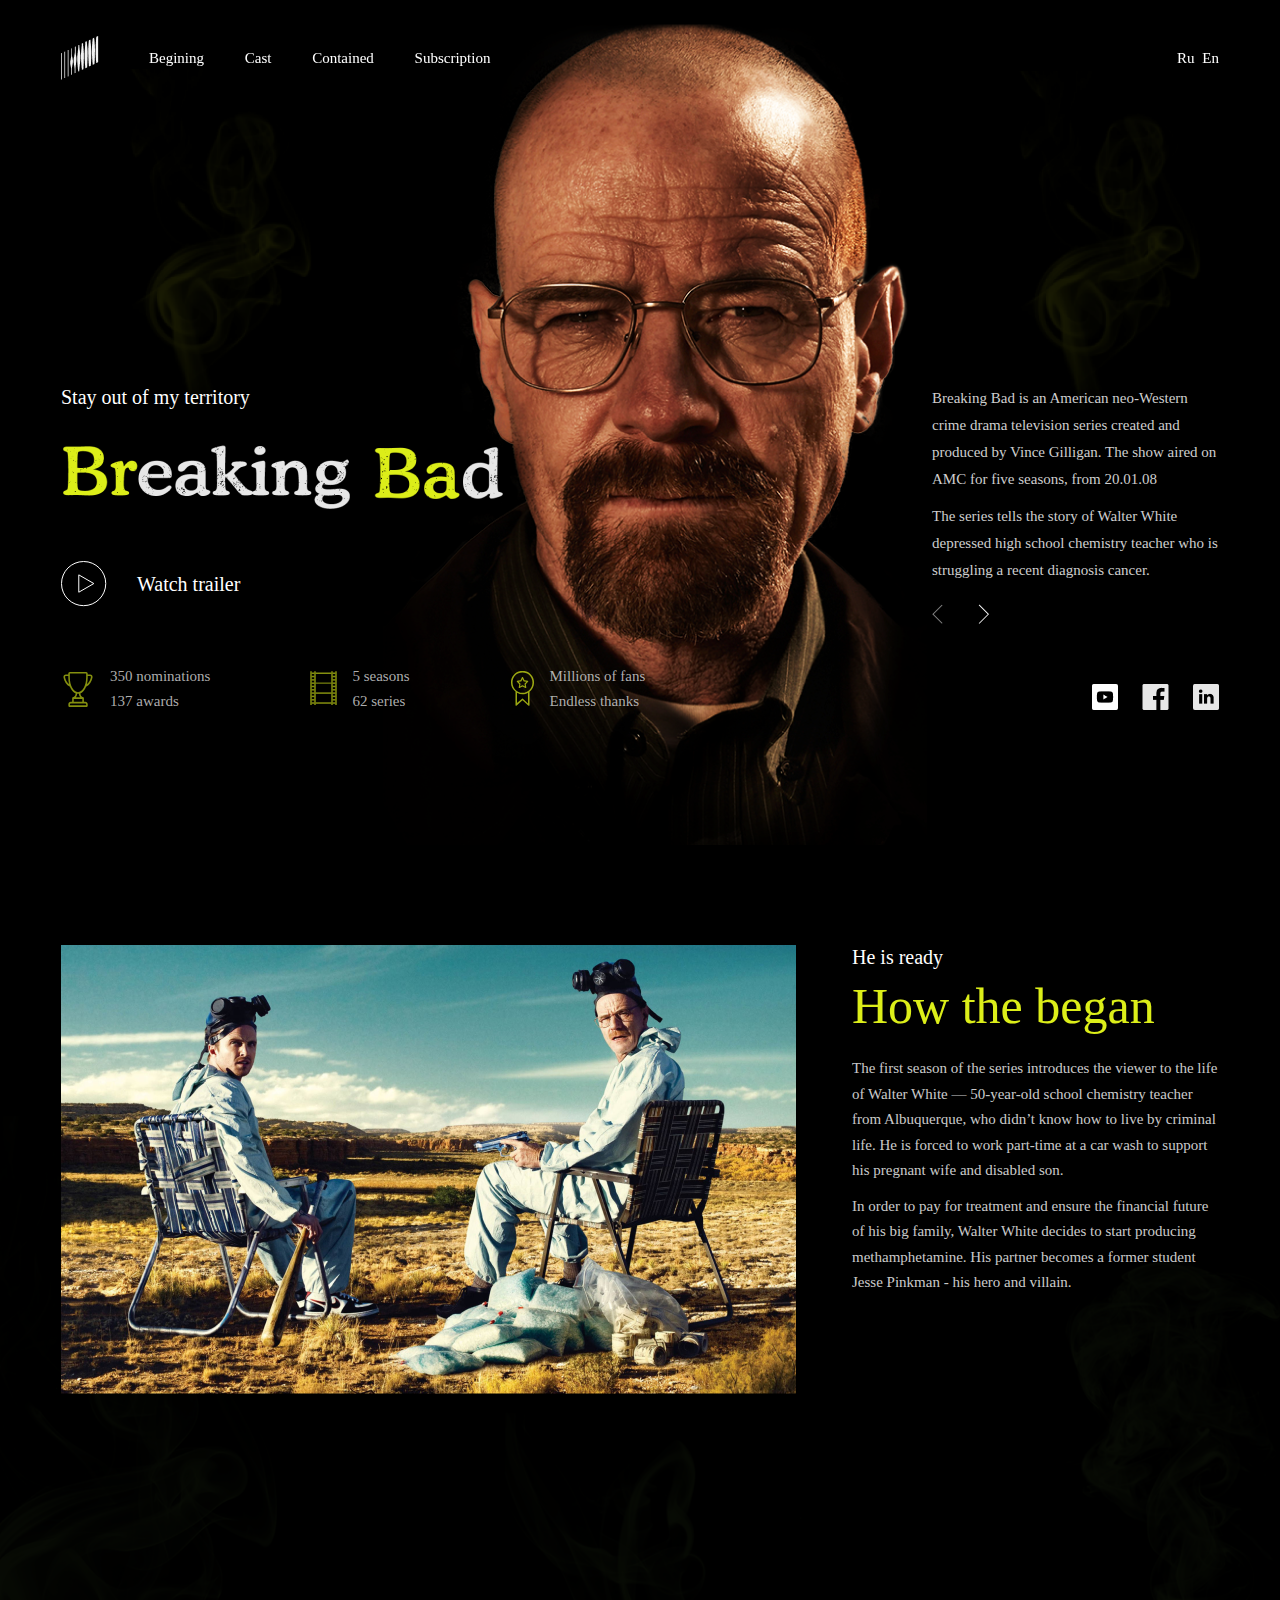
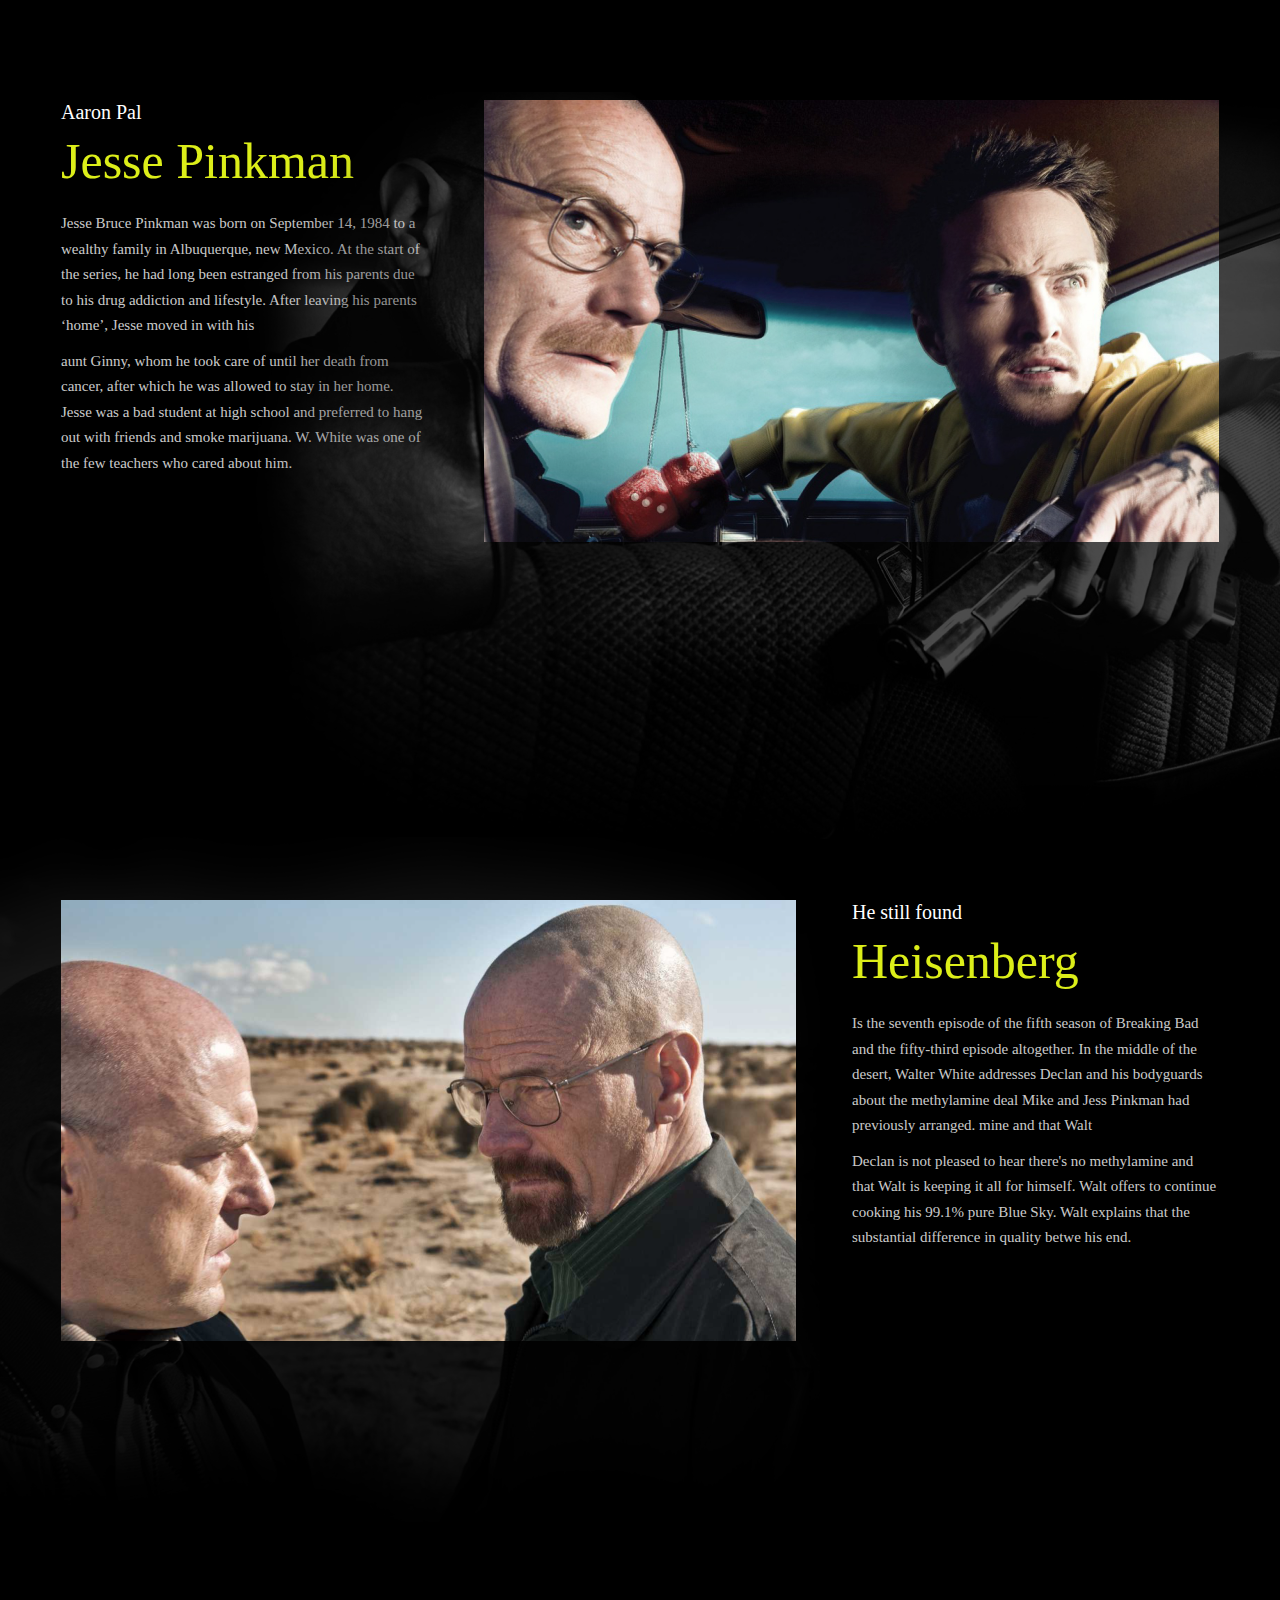
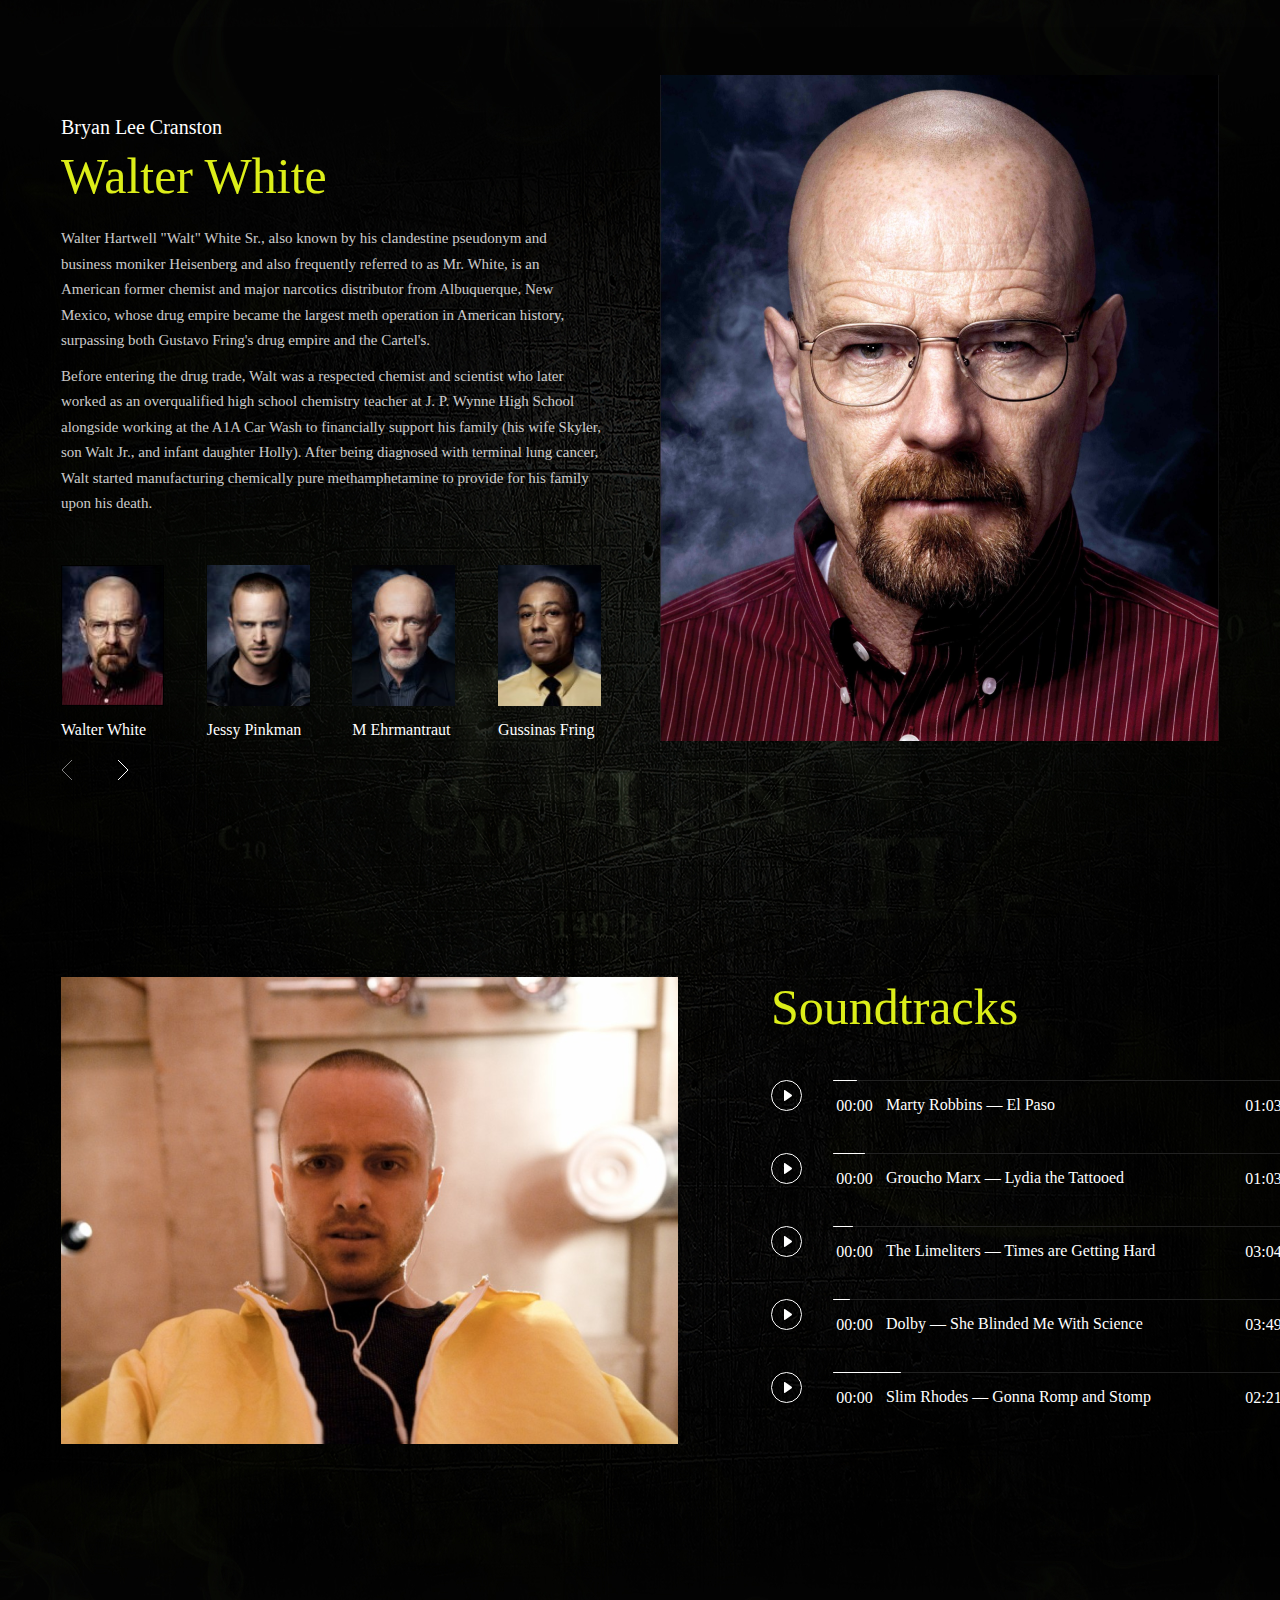
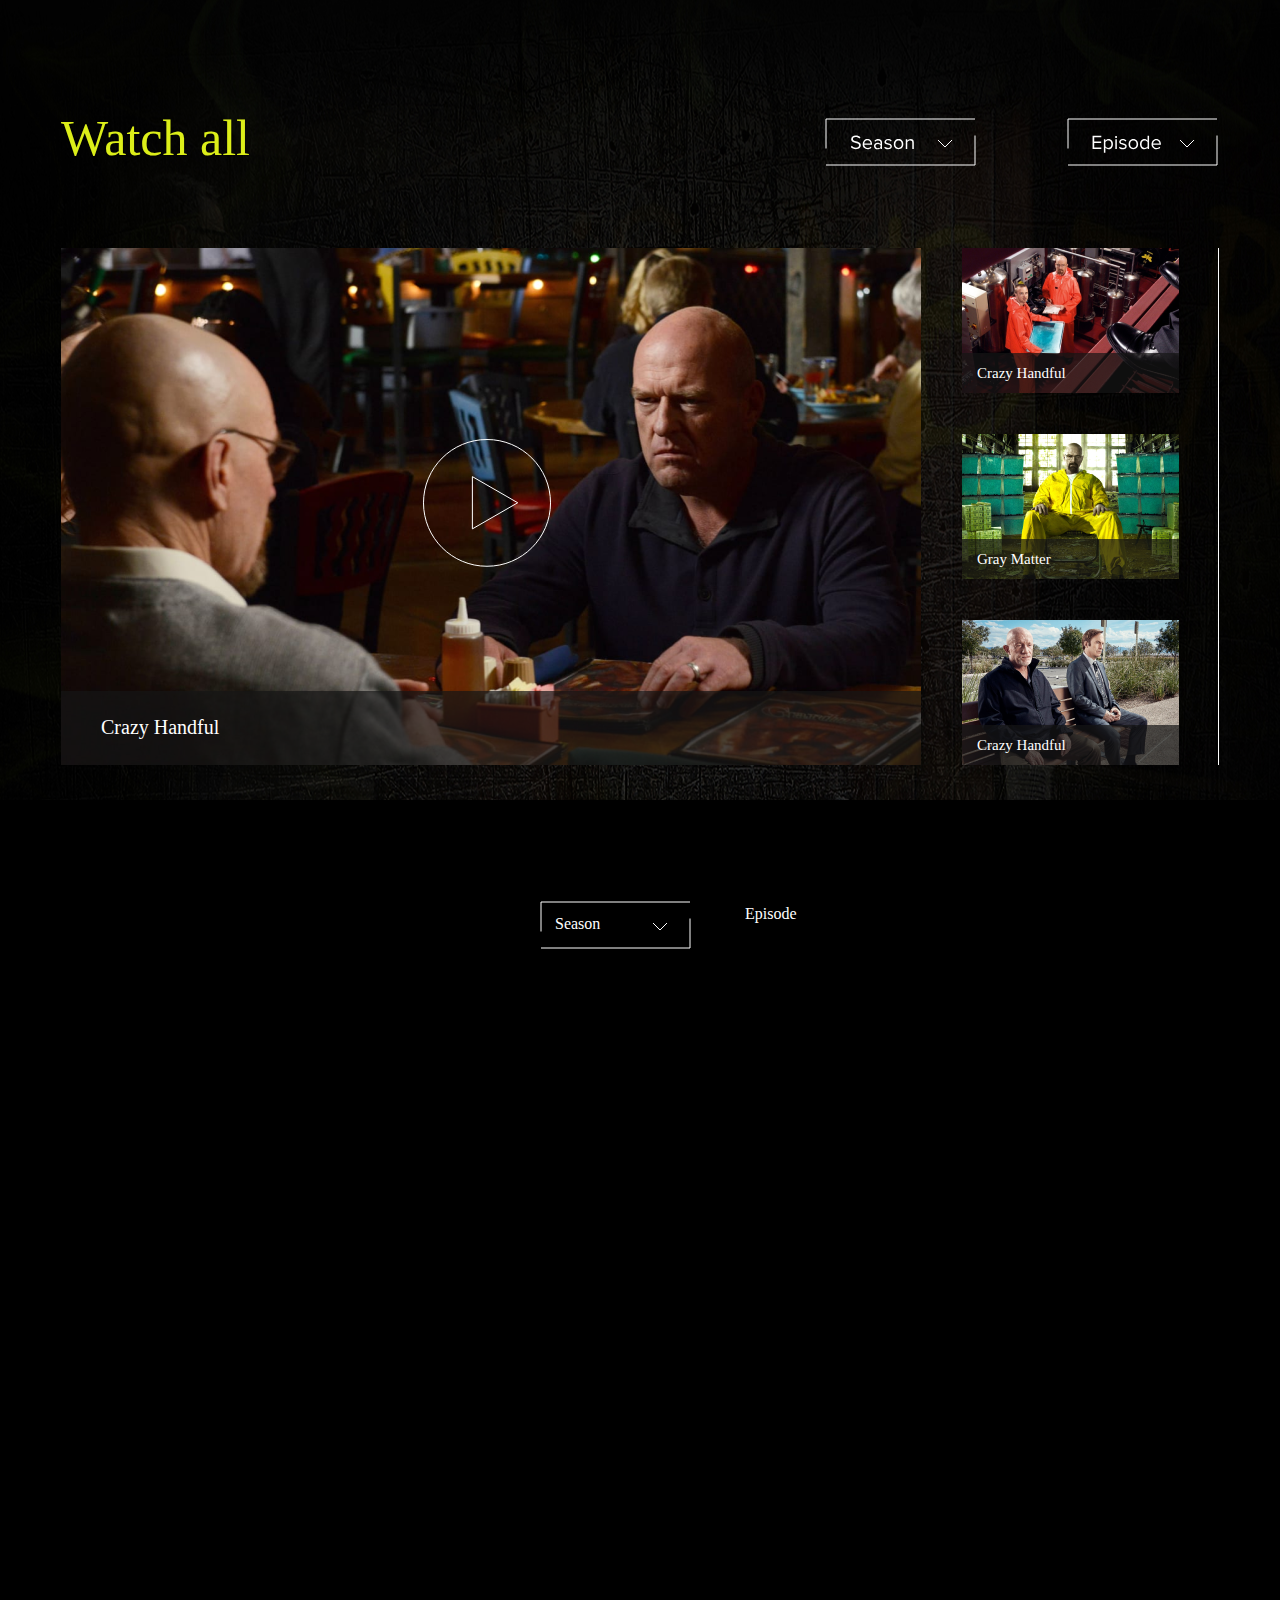
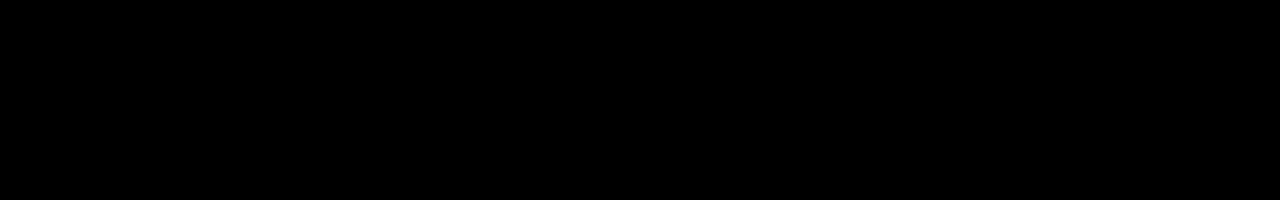
==== commit c6b1bcfa: "change select" ====
--- a/index.html
+++ b/index.html
@@ -1090,7 +1090,29 @@
           </li>
         </ul>
       </nav>
+
+      <nav class="nav-2">
+        <ul>
+          <li class="nav-2__item" data-description='sub-navigation'><p>Episode</p>
+            <ul class="nav-2__sub-navigation display-none">
+              <li><a href="">1 episode</a></li>
+              <li><a href="">2 episode</a></li>
+              <li><a href="">3 episode</a></li>
+              <li><a href="">4 episode</a></li>
+              <li><a href="">6 episode</a></li>
+              <li><a href="">7 episode</a></li>
+              <li><a href="">8 episode</a></li>
+              <li><a href="">9 episode</a></li>
+              <li><a href="">10 episode</a></li>
+              <li><a href="">11 episode</a></li>
+              <li><a href="">12 episode</a></li>
+            </ul>
+          </li>
+        </ul>
+      </nav>
     </div>
+
+
 
     <!-- Footer -->
     <div class="footer display-none">
--- a/css/main.css
+++ b/css/main.css
@@ -24,9 +24,10 @@
 .nav-1 {
   width: 200px;
 }
-.nav-item {
-  position: relative;
-  background-image: url('/folders/Breaking-Bad/img/season\ 3.svg');
+.nav-item,
+.nav-2__item {
+  position: relative;
+  background-image: url('../img/season\ 3.svg');
   background-repeat: no-repeat;
   background-position: left;
   cursor: pointer;
@@ -37,13 +38,18 @@
   left: 15px;
   top: 15px;
 }
+.nav-2__item p {
+  position: absolute;
+  left: 5px;
+  top: 5px;
+}
 .sub-navigation {
   position: absolute;
   margin-top: 47px;
   left: 0;
 }
 .sub-navigation li {
-  padding: 10px 80px 10px 13px;
+  padding: 10px 73px 10px 13px;
   border: 1px solid #ddd;
 }
 .sub-navigation li:hover {
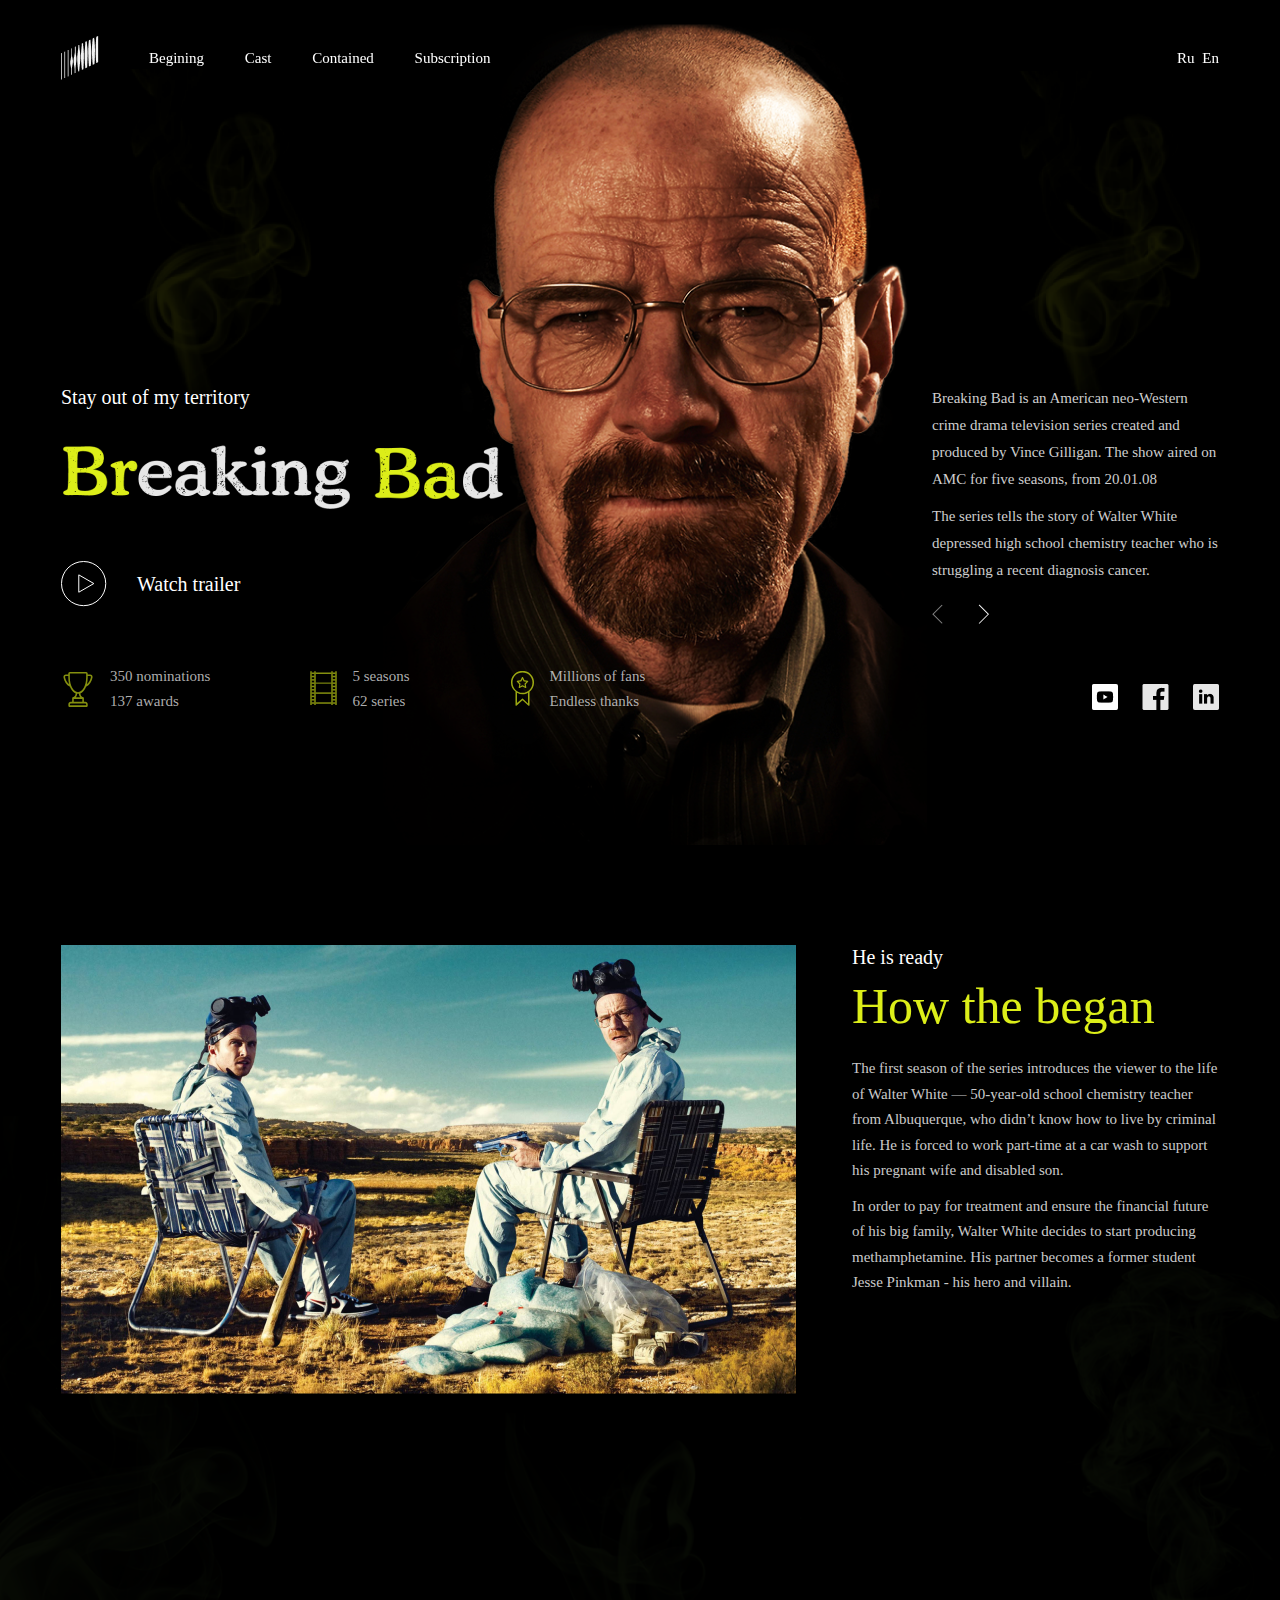
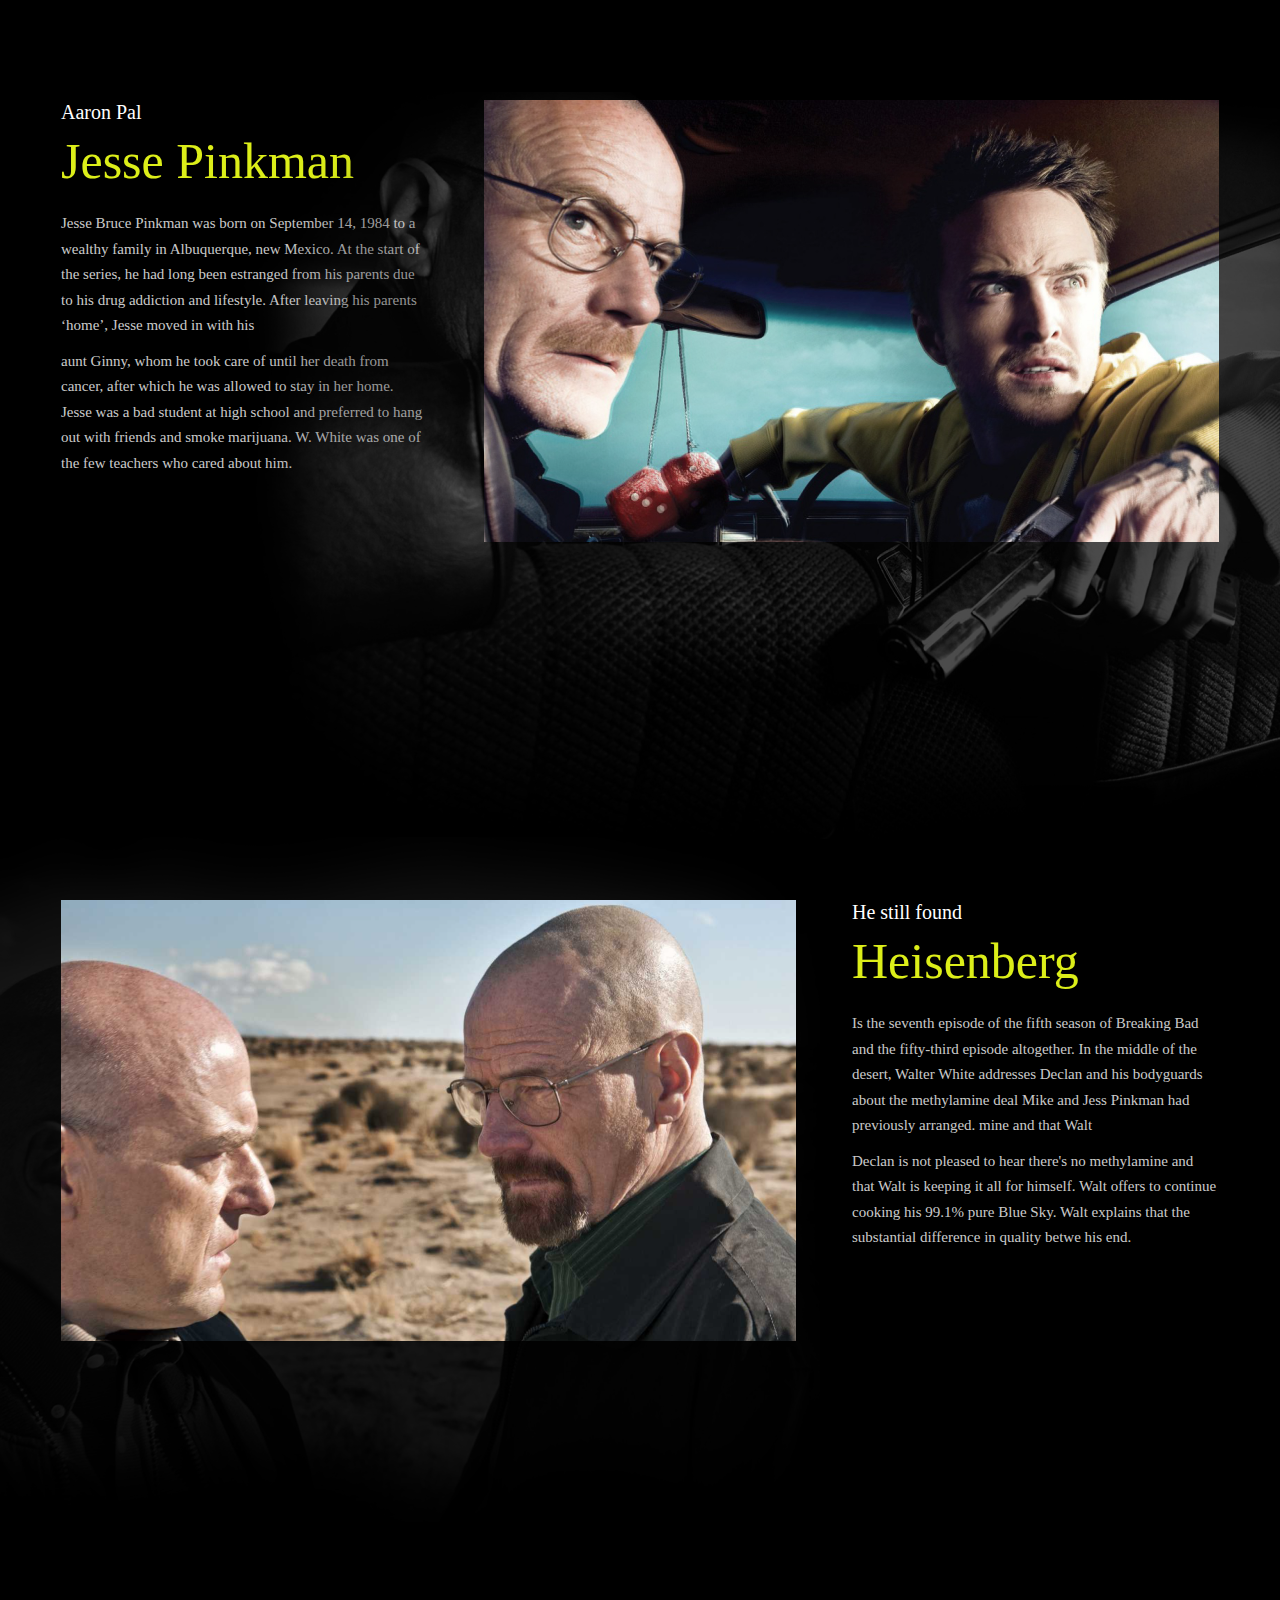
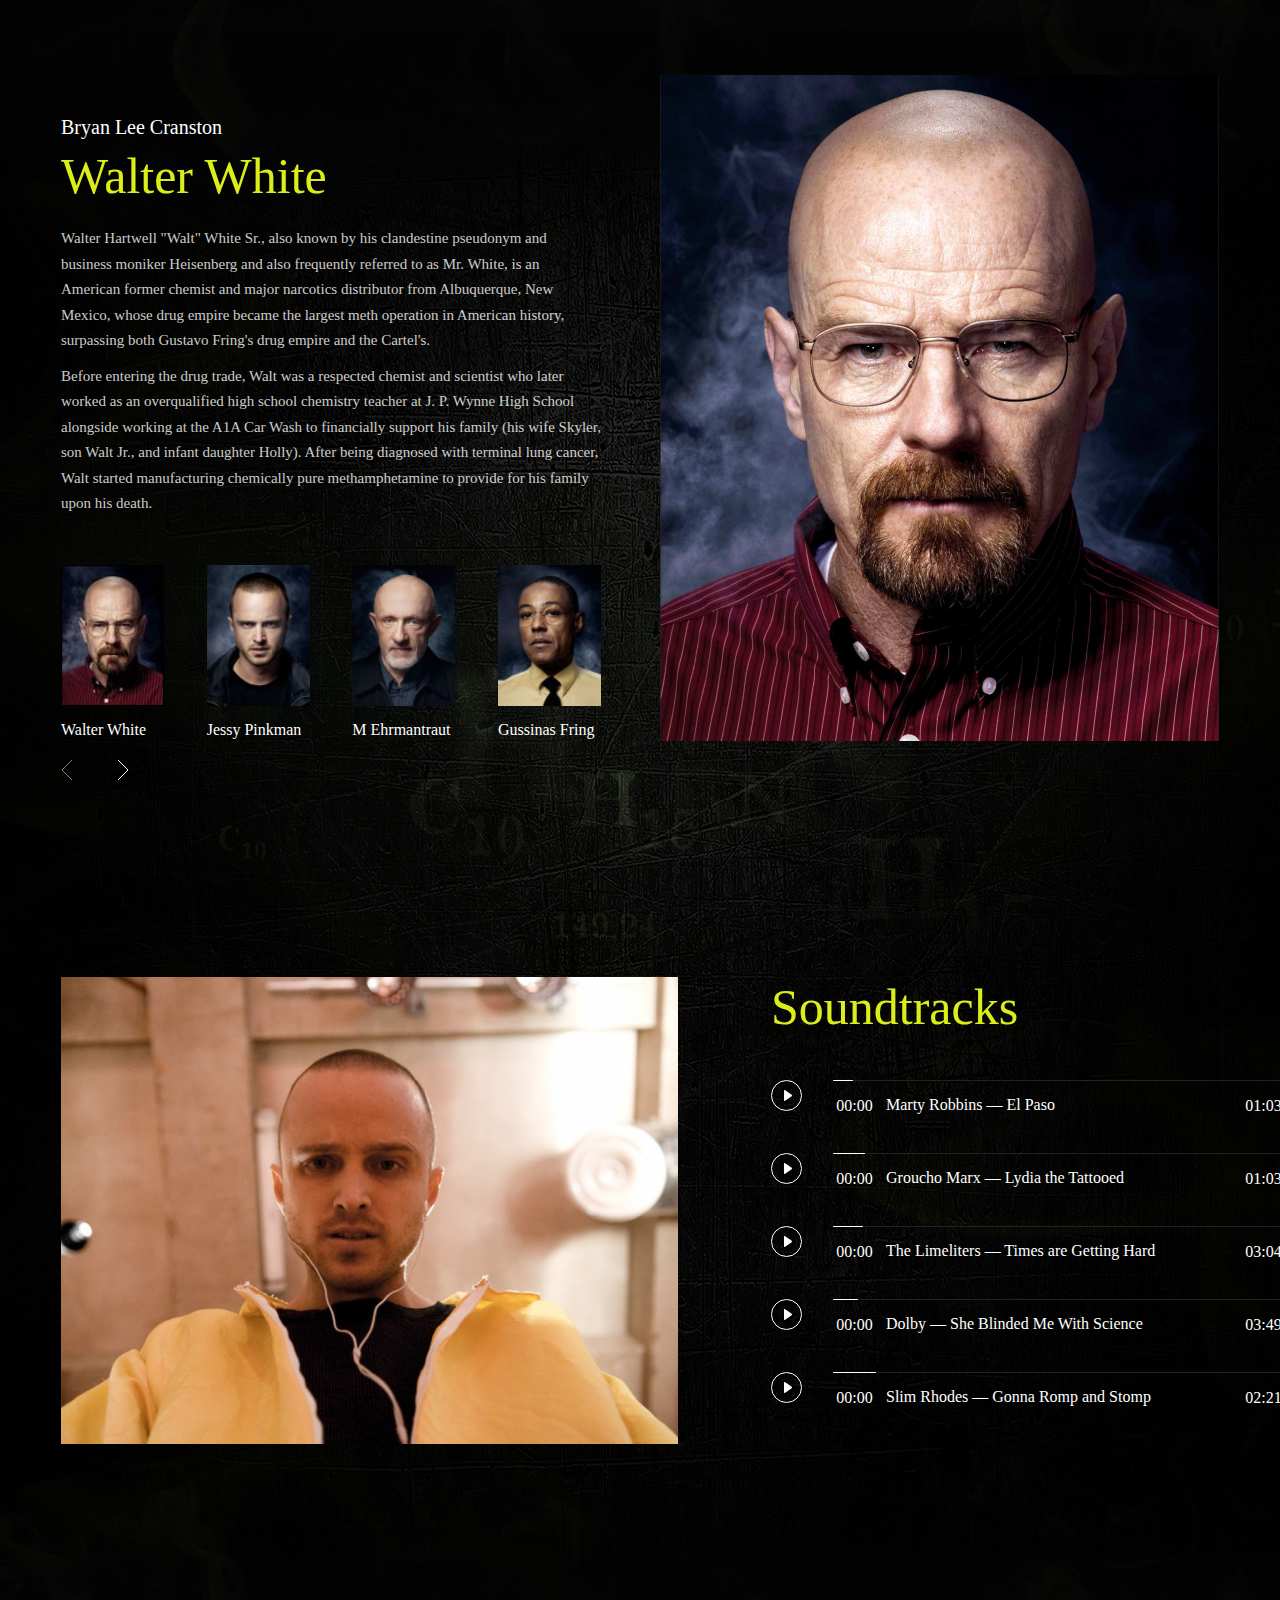
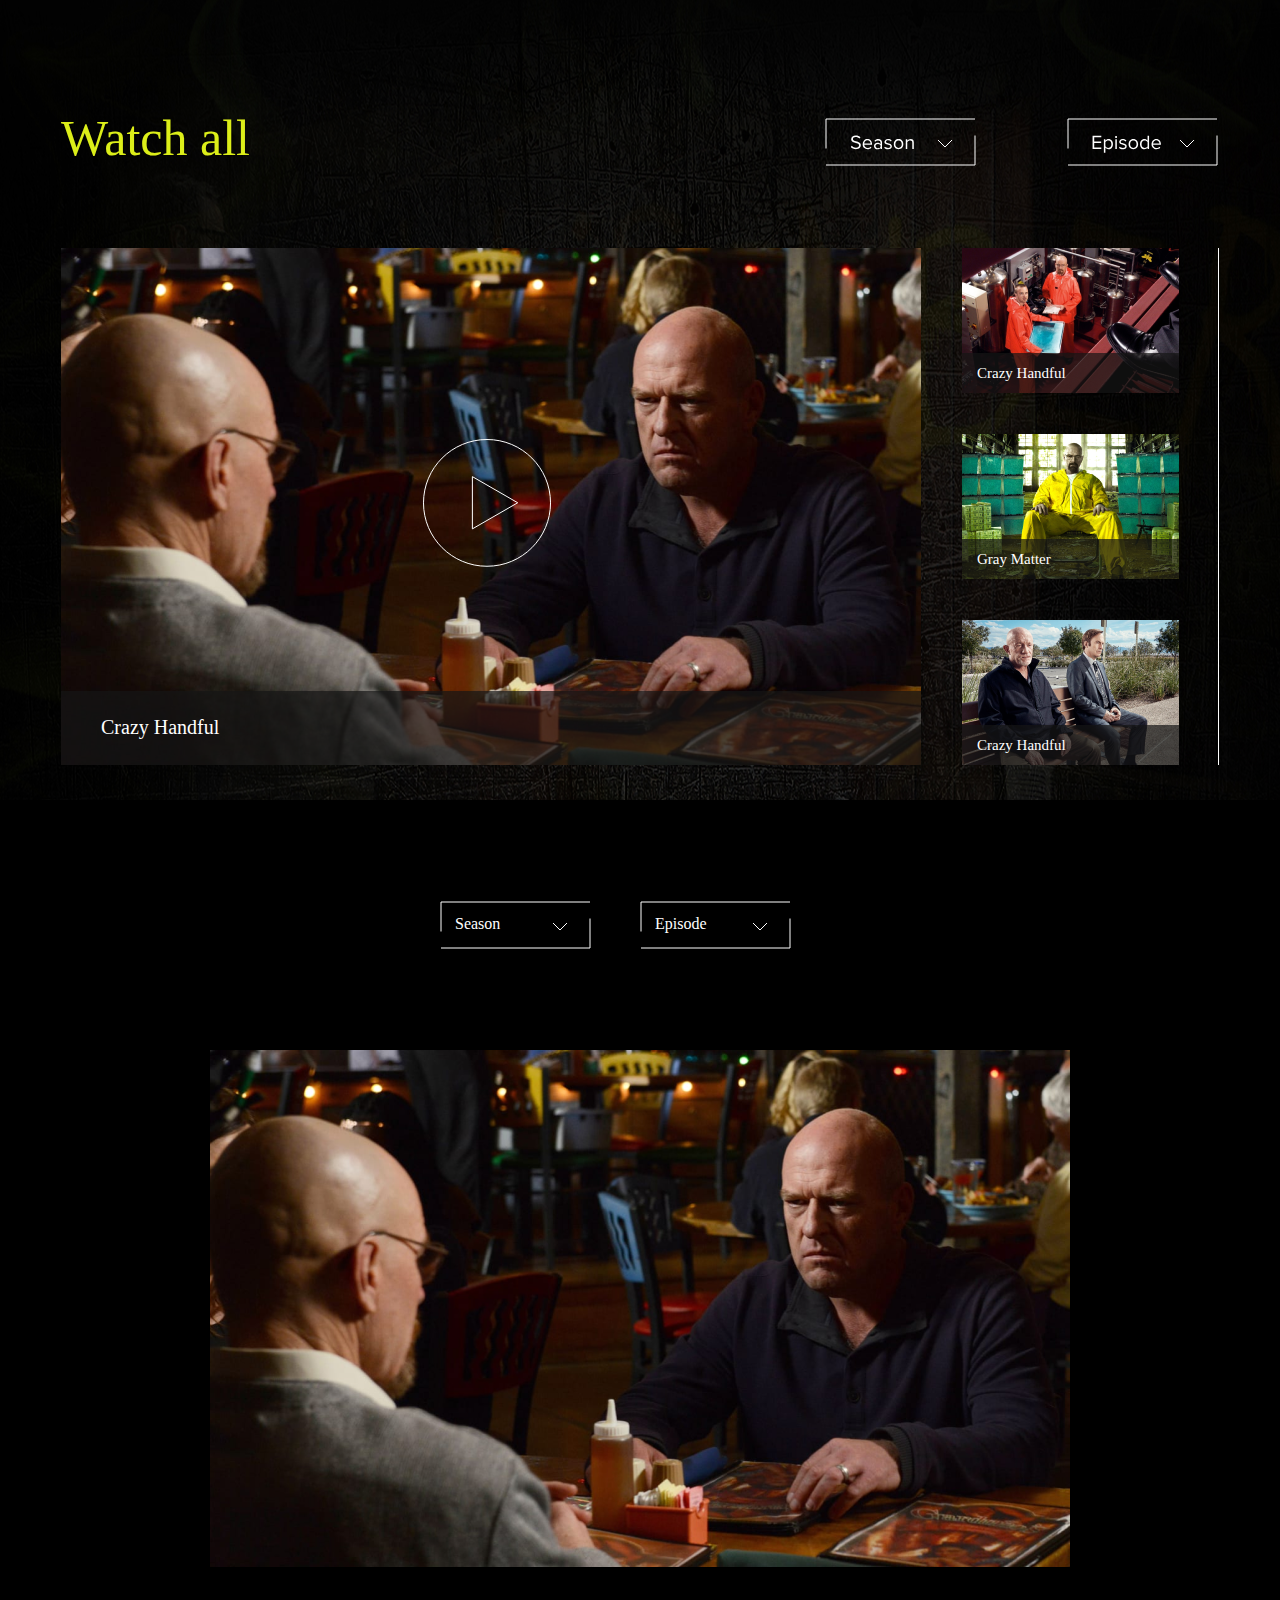
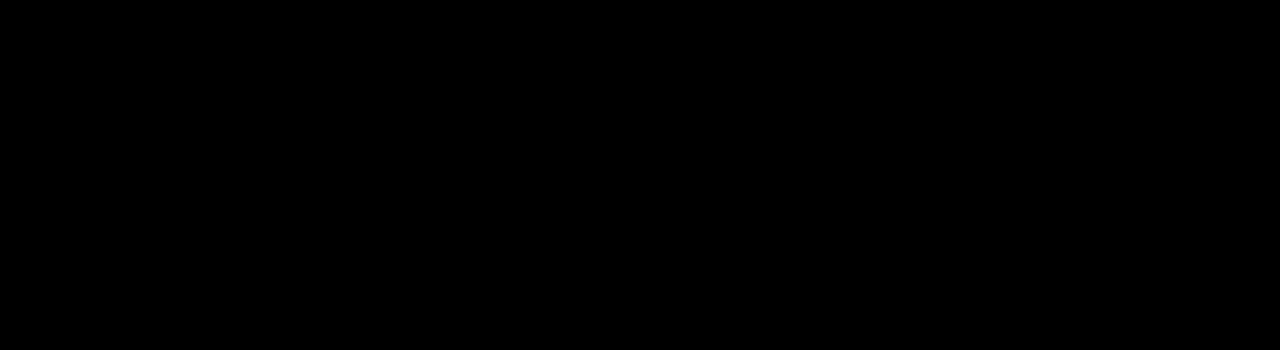
==== commit e0e8e471: "make select again" ====
--- a/index.html
+++ b/index.html
@@ -937,6 +937,7 @@
           </div>
           <div class="section-sixth__right">
             <div class="section-sixth__right-form">
+              
               <label
                 for="select"
                 class="select"
@@ -1076,41 +1077,113 @@
 
     
     <!--//Section-sixth  -->
-    <div class="container navigation">
-      <nav class="nav-1">
+    <div class="navigation">
+      <nav class="select-1">
         <ul>
-          <li class="nav-item" data-description='sub-navigation'><p>Season</p>
-            <ul class="sub-navigation display-none">
-              <li><a href="">1 season</a></li>
-              <li><a href="">2 season</a></li>
-              <li><a href="">3 season</a></li>
-              <li><a href="">4 season</a></li>
-              <li><a href="">5 season</a></li>
+          <li class="select-item" data-description='sub-items'><p>Season</p>
+            <ul class="sub-items display-none">
+              <li><a id='1 season' href="">1 season</a></li>
+              <li><a id='2 season' href="">2 season</a></li>
+              <li><a id='3 season' href="">3 season</a></li>
+              <li><a id='4 season' href="">4 season</a></li>
+              <li><a id='5 season' href="">5 season</a></li>
             </ul>
           </li>
         </ul>
       </nav>
 
-      <nav class="nav-2">
+      <nav class="select-2">
         <ul>
-          <li class="nav-2__item" data-description='sub-navigation'><p>Episode</p>
-            <ul class="nav-2__sub-navigation display-none">
-              <li><a href="">1 episode</a></li>
-              <li><a href="">2 episode</a></li>
-              <li><a href="">3 episode</a></li>
-              <li><a href="">4 episode</a></li>
-              <li><a href="">6 episode</a></li>
-              <li><a href="">7 episode</a></li>
-              <li><a href="">8 episode</a></li>
-              <li><a href="">9 episode</a></li>
-              <li><a href="">10 episode</a></li>
-              <li><a href="">11 episode</a></li>
-              <li><a href="">12 episode</a></li>
-            </ul>
+          <li class="select-2__item" data-description='select-2__sub-items'><p>Episode</p>
+            <div class="sub-items-2">
+              <ul class="select-2__sub-items season-1 display-none">
+                <li><a id='0' href="">1 episode</a></li>
+                <li><a id='1' href="">2 episode</a></li>
+                <li><a id='2' href="">3 episode</a></li>
+                <li><a id='3' href="">4 episode</a></li>
+                <li><a id='4' href="">5 episode</a></li>
+                <li><a id='5' href="">6 episode</a></li>
+                <li><a id='6' href="">7 episode</a></li>
+              </ul>
+              <ul class="select-2__sub-items season-2 display-none">
+                <li><a href="">1 episode</a></li>
+                <li><a href="">2 episode</a></li>
+                <li><a href="">3 episode</a></li>
+                <li><a href="">4 episode</a></li>
+                <li><a href="">6 episode</a></li>
+                <li><a href="">7 episode</a></li>
+                <li><a href="">8 episode</a></li>
+                <li><a href="">9 episode</a></li>
+                <li><a href="">10 episode</a></li>
+                <li><a href="">11 episode</a></li>
+                <li><a href="">12 episode</a></li>
+                <li><a href="">13 episode</a></li>
+              </ul>            
+              <ul class="select-2__sub-items season-3 display-none">
+                <li><a href="">1 episode</a></li>
+                <li><a href="">2 episode</a></li>
+                <li><a href="">3 episode</a></li>
+                <li><a href="">4 episode</a></li>
+                <li><a href="">6 episode</a></li>
+                <li><a href="">7 episode</a></li>
+                <li><a href="">8 episode</a></li>
+                <li><a href="">9 episode</a></li>
+                <li><a href="">10 episode</a></li>
+                <li><a href="">11 episode</a></li>
+                <li><a href="">12 episode</a></li>
+                <li><a href="">13 episode</a></li>
+              </ul>            
+              <ul class="select-2__sub-items season-4 display-none">
+                <li><a href="">1 episode</a></li>
+                <li><a href="">2 episode</a></li>
+                <li><a href="">3 episode</a></li>
+                <li><a href="">4 episode</a></li>
+                <li><a href="">6 episode</a></li>
+                <li><a href="">7 episode</a></li>
+                <li><a href="">8 episode</a></li>
+                <li><a href="">9 episode</a></li>
+                <li><a href="">10 episode</a></li>
+                <li><a href="">11 episode</a></li>
+                <li><a href="">12 episode</a></li>
+                <li><a href="">13 episode</a></li>
+              </ul>
+              <ul class="select-2__sub-items season-5 display-none">
+                <li><a href="">1 episode</a></li>
+                <li><a href="">2 episode</a></li>
+                <li><a href="">3 episode</a></li>
+                <li><a href="">4 episode</a></li>
+                <li><a href="">6 episode</a></li>
+                <li><a href="">7 episode</a></li>
+                <li><a href="">8 episode</a></li>
+                <li><a href="">9 episode</a></li>
+                <li><a href="">10 episode</a></li>
+                <li><a href="">11 episode</a></li>
+                <li><a href="">12 episode</a></li>
+                <li><a href="">13 episode</a></li>
+                <li><a href="">14 episode</a></li>
+                <li><a href="">15 episode</a></li>
+                <li><a href="">16 episode</a></li>
+              </ul>
+            </div>
           </li>
         </ul>
       </nav>
     </div>
+    <div class="container">
+      <div class="wrap__img-test">
+        <img src="./img/series/сrazy_рandful.png" alt="Crazy Handful" />
+      </div>
+      <div class="wrap__img-test display-none">
+        <img src="./img/series/gray-matter.png" alt="Gray Matter" />
+      </div>
+      <div class="wrap__img-test display-none">
+        <img src="./img/series/br-bad.png" alt="Breaking Bad" />
+      </div>
+      <div class="wrap__img-test display-none">
+        <img src="./img/series/cancer-man.png" alt="Cancer Man" />
+      </div>
+    </div>
+
 
 
 
--- a/css/main.css
+++ b/css/main.css
@@ -21,11 +21,12 @@
   margin-top: 100px;
   padding-bottom: 100px;
 }
-.nav-1 {
+.select-1,
+.select-2 {
   width: 200px;
 }
-.nav-item,
-.nav-2__item {
+.select-item,
+.select-2__item {
   position: relative;
   background-image: url('../img/season\ 3.svg');
   background-repeat: no-repeat;
@@ -33,27 +34,31 @@
   cursor: pointer;
   height: 50px;
 }
-.nav-item p {
+.select-item p,
+.select-2__item p {
   position: absolute;
   left: 15px;
   top: 15px;
 }
-.nav-2__item p {
-  position: absolute;
-  left: 5px;
-  top: 5px;
-}
-.sub-navigation {
+.sub-items,
+.select-2__sub-items {
   position: absolute;
   margin-top: 47px;
   left: 0;
 }
-.sub-navigation li {
+.sub-items li,
+.select-2__sub-items li {
   padding: 10px 73px 10px 13px;
   border: 1px solid #ddd;
 }
-.sub-navigation li:hover {
+.sub-items li a:hover,
+.select-2__sub-items li a:hover {
+  color: #DCEE19;
   background: transparent;
+}
+.wrap__img-test {
+  display: flex;
+  justify-content: center;
 }
 /*
 font-family: 'Montserrat', sans-serif;
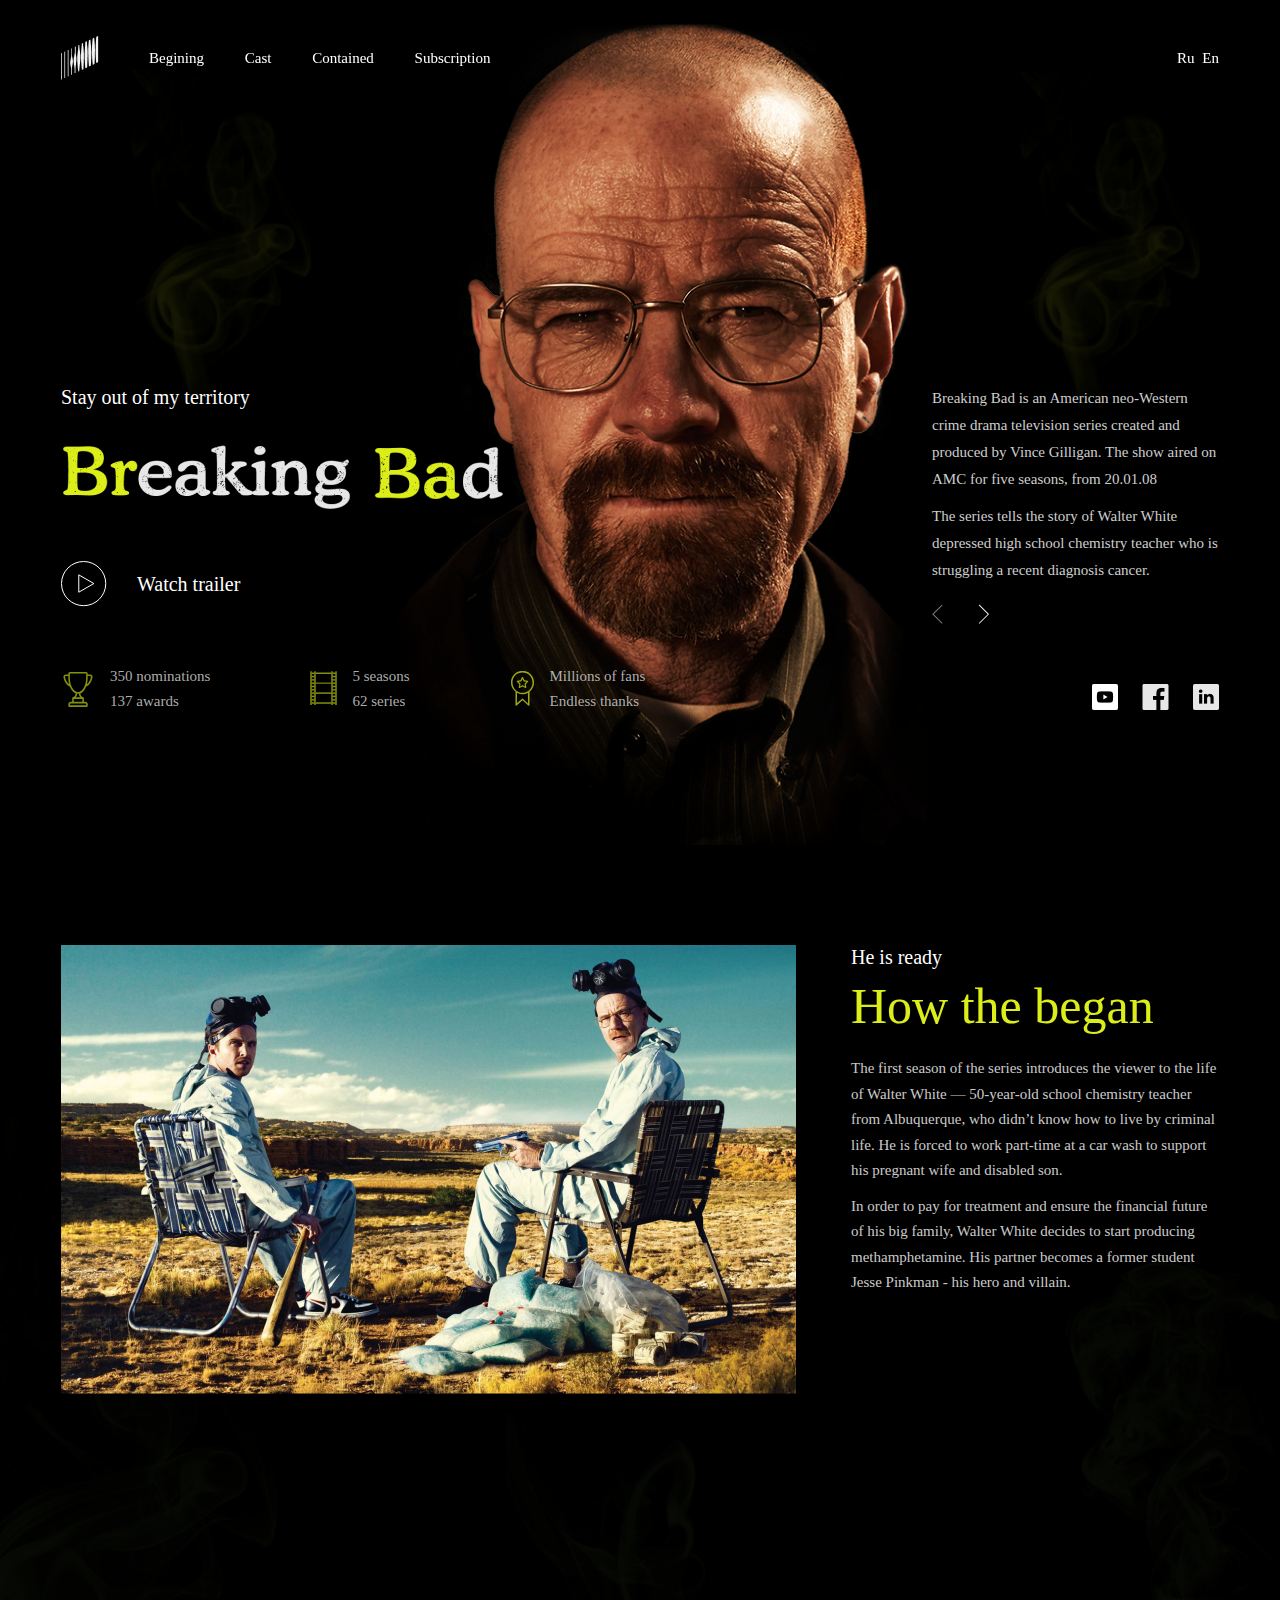
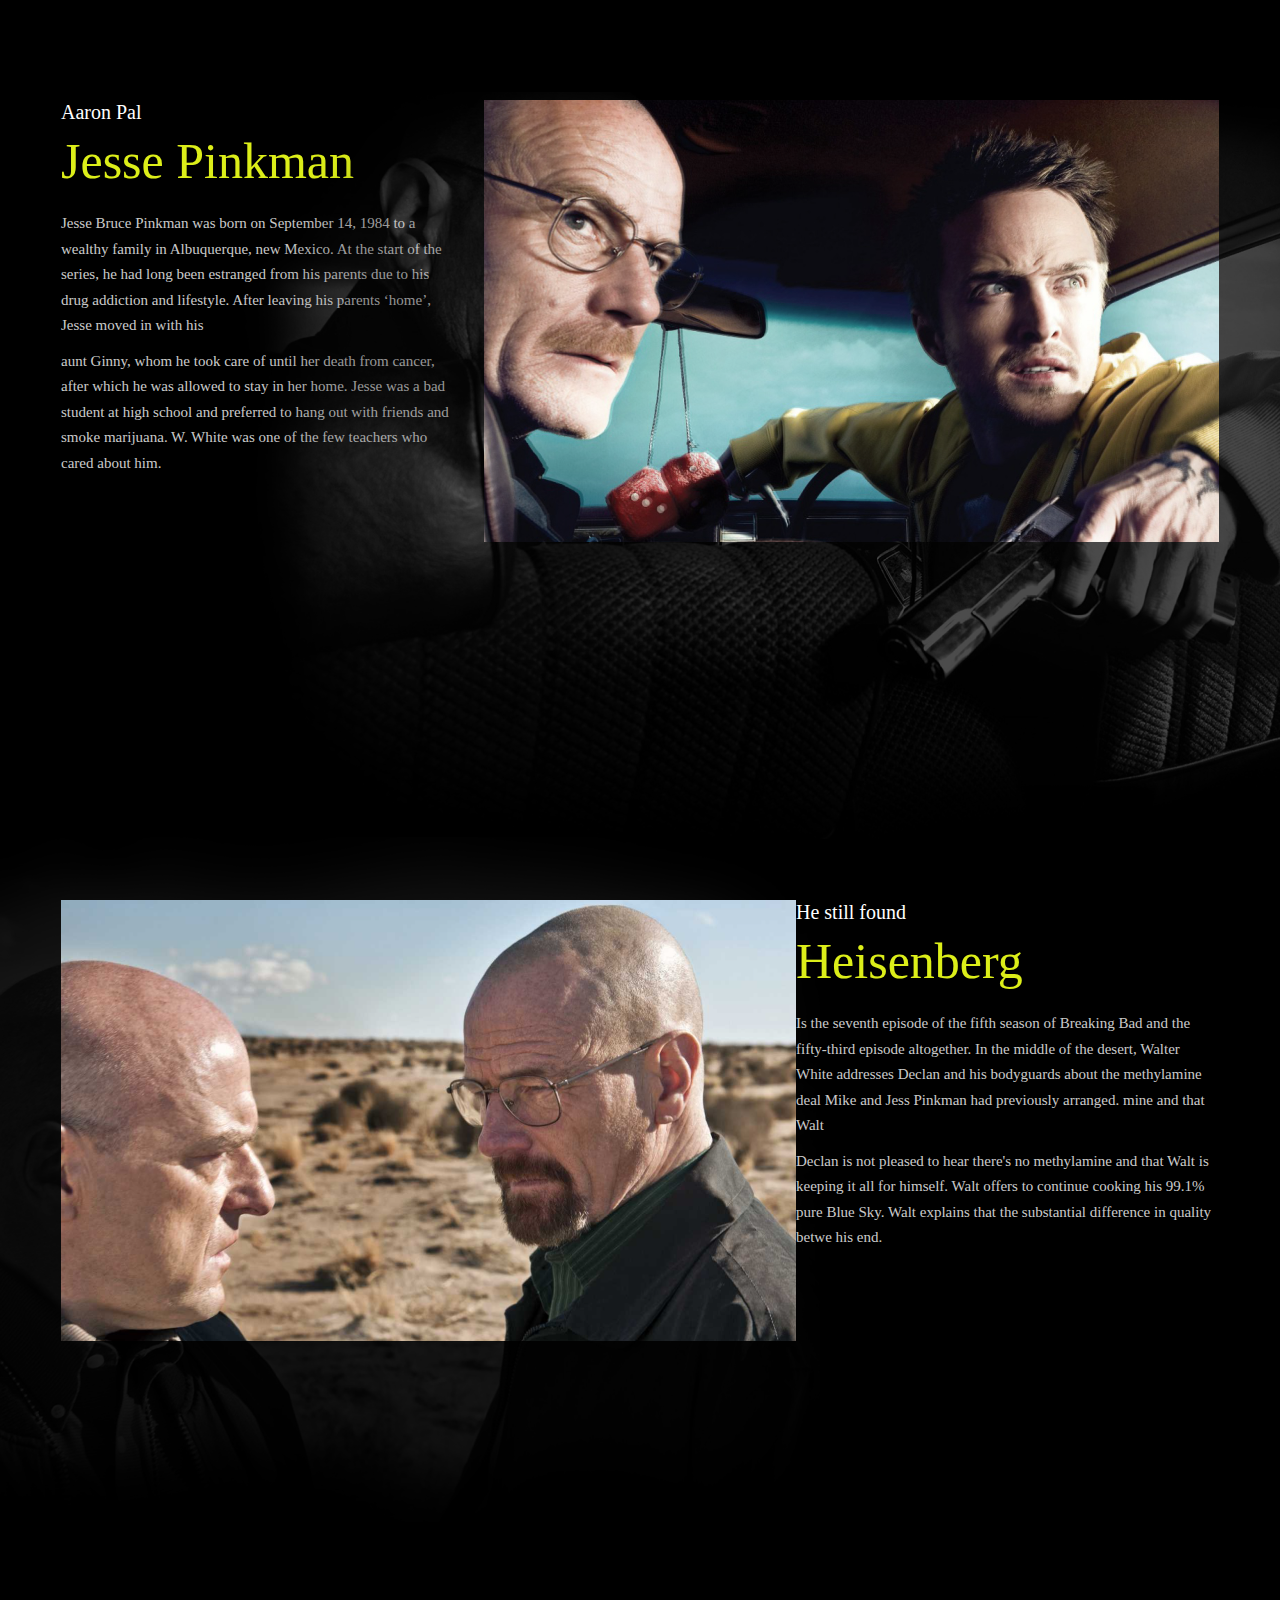
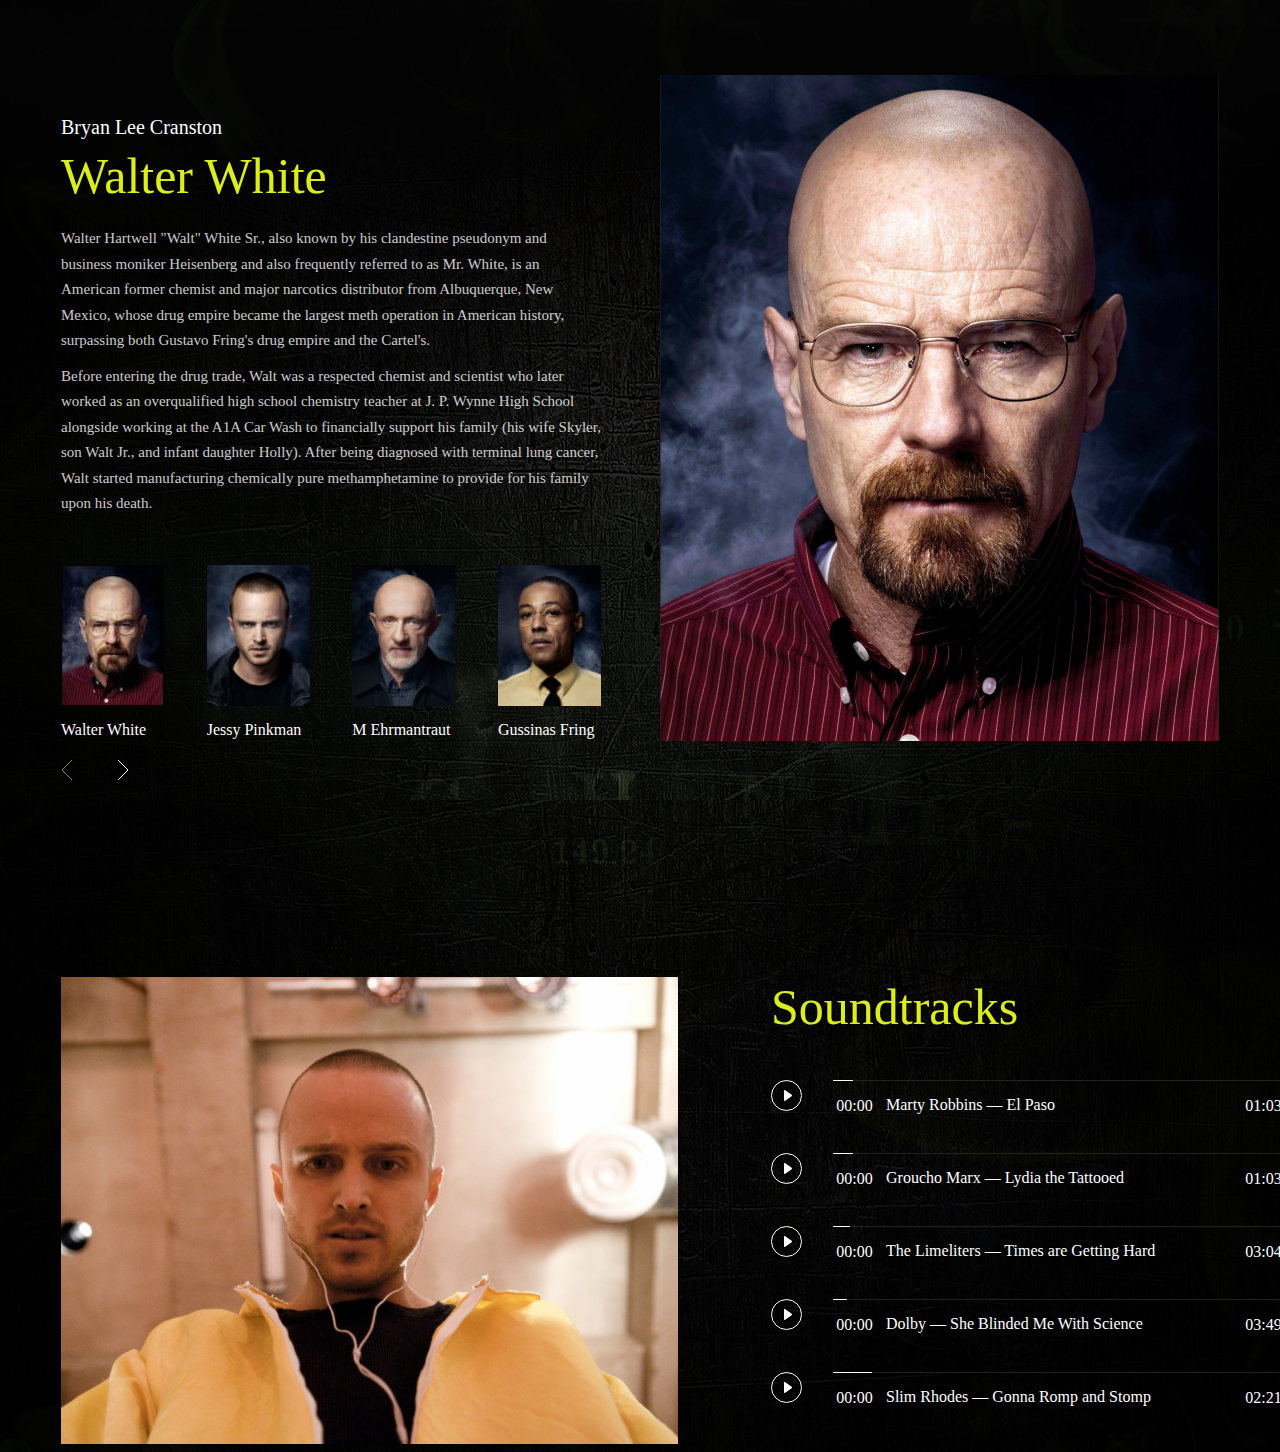
==== commit ab624ce5: "fix select seasons" ====
--- a/index.html
+++ b/index.html
@@ -927,110 +927,107 @@
     <!--// Section-fifth -->
 
     <!--Section-sixth  -->
-    <div id="Subscription" class="section-sixth">
-      <div class="container">
-        <div class="row-section-sixth">
-          <div class="section-sixth__left">
+    <div id="Subscription" class="section-sixth display-none">
+      <div class="container position-z">
+        <div class="row-section-sixth navigation">
+          <div class="section-sixth__title">
             <h1 class="section__title">
               Watch all
             </h1>
           </div>
           <div class="section-sixth__right">
             <div class="section-sixth__right-form">
-              
-              <label
-                for="select"
-                class="select"
-                action="formdata"
-                method="post"
-                name="form1"
-              >
-                <input
-                  type="radio"
-                  name="list"
-                  value="not_changed"
-                  id="bg"
-                  checked
-                />
-                <input
-                  type="radio"
-                  name="list"
-                  value="not_changed"
-                  id="select"
-                />
-                <label class="bg" for="bg"></label>
-                <div class="items">
-                  <input
-                    type="radio"
-                    name="list"
-                    value="first_value"
-                    id="list[0]"
-                  />
-                  <label for="list[0]">1 season</label>
-                  <input
-                    type="radio"
-                    name="list"
-                    value="second_value"
-                    id="list[1]"
-                  />
-                  <label for="list[1]">2 season</label>
-                  <label for="list[1]">3 season</label>
-                  <label for="list[1]">4 season</label>
-                  <label for="list[1]">5 season</label>
-                </div>
-              </label>
+              <nav class="select-1">
+                <ul>
+                  <li class="select-item" data-description='sub-items'><p>Season</p>
+                    <ul class="sub-items display-none">
+                      <li><a id='1 season' href="">1 season</a></li>
+                      <li><a id='2 season' href="">2 season</a></li>
+                      <li><a id='3 season' href="">3 season</a></li>
+                      <li><a id='4 season' href="">4 season</a></li>
+                      <li><a id='5 season' href="">5 season</a></li>
+                    </ul>
+                  </li>
+                </ul>
+              </nav>
             </div>
             <div class="section-sixth__right-form">
-              <label
-              for="select"
-              class="select2"
-              action="formdata"
-              method="post"
-              name="form1"
-            >
-              <input
-                type="radio"
-                name="list"
-                value="not_changed"
-                id="bg"
-                checked
-              />
-              <input
-                type="radio"
-                name="list"
-                value="not_changed"
-                id="select"
-              />
-              <label class="bg" for="bg"></label>
-              <div class="items">
-                <input
-                  type="radio"
-                  name="list"
-                  value="first_value"
-                  id="list[0]"
-                />
-                <label for="list[0]">1 episode</label>
-                <input
-                  type="radio"
-                  name="list"
-                  value="second_value"
-                  id="list[1]"
-                />
-                <label for="list[1]">2 episode</label>
-              </div>
-            </label>
-              <!-- <form action="formdata" method="post" name="form1">
-                <p>
-                  <select name="list1">
-                    <option>Series</option>
-                    <option>1 season</option>
-                    <option>2 season</option>
-                    <option>3 season</option>
-                    <option>4 season</option>
-                    <option>5 season</option>
-                  </select>
-                </p>
-              </form> -->
+              <nav class="select-2">
+                <ul>
+                  <li class="select-2__item" data-description='select-2__sub-items'><p>Episode</p>
+                    <div class="sub-items-2">
+                      <ul class="select-2__sub-items season-1 display-none">
+                        <li><a id='0' href="">1 episode</a></li>
+                        <li><a id='1' href="">2 episode</a></li>
+                        <li><a id='2' href="">3 episode</a></li>
+                        <li><a id='3' href="">4 episode</a></li>
+                        <li><a id='4' href="">5 episode</a></li>
+                        <li><a id='5' href="">6 episode</a></li>
+                        <li><a id='6' href="">7 episode</a></li>
+                      </ul>
+                      <ul class="select-2__sub-items season-2 display-none">
+                        <li><a href="">1 episode</a></li>
+                        <li><a href="">2 episode</a></li>
+                        <li><a href="">3 episode</a></li>
+                        <li><a href="">4 episode</a></li>
+                        <li><a href="">6 episode</a></li>
+                        <li><a href="">7 episode</a></li>
+                        <li><a href="">8 episode</a></li>
+                        <li><a href="">9 episode</a></li>
+                        <li><a href="">10 episode</a></li>
+                        <li><a href="">11 episode</a></li>
+                        <li><a href="">12 episode</a></li>
+                        <li><a href="">13 episode</a></li>
+                      </ul>            
+                      <ul class="select-2__sub-items season-3 display-none">
+                        <li><a href="">1 episode</a></li>
+                        <li><a href="">2 episode</a></li>
+                        <li><a href="">3 episode</a></li>
+                        <li><a href="">4 episode</a></li>
+                        <li><a href="">6 episode</a></li>
+                        <li><a href="">7 episode</a></li>
+                        <li><a href="">8 episode</a></li>
+                        <li><a href="">9 episode</a></li>
+                        <li><a href="">10 episode</a></li>
+                        <li><a href="">11 episode</a></li>
+                        <li><a href="">12 episode</a></li>
+                        <li><a href="">13 episode</a></li>
+                      </ul>            
+                      <ul class="select-2__sub-items season-4 display-none">
+                        <li><a href="">1 episode</a></li>
+                        <li><a href="">2 episode</a></li>
+                        <li><a href="">3 episode</a></li>
+                        <li><a href="">4 episode</a></li>
+                        <li><a href="">6 episode</a></li>
+                        <li><a href="">7 episode</a></li>
+                        <li><a href="">8 episode</a></li>
+                        <li><a href="">9 episode</a></li>
+                        <li><a href="">10 episode</a></li>
+                        <li><a href="">11 episode</a></li>
+                        <li><a href="">12 episode</a></li>
+                        <li><a href="">13 episode</a></li>
+                      </ul>
+                      <ul class="select-2__sub-items season-5 display-none">
+                        <li><a href="">1 episode</a></li>
+                        <li><a href="">2 episode</a></li>
+                        <li><a href="">3 episode</a></li>
+                        <li><a href="">4 episode</a></li>
+                        <li><a href="">6 episode</a></li>
+                        <li><a href="">7 episode</a></li>
+                        <li><a href="">8 episode</a></li>
+                        <li><a href="">9 episode</a></li>
+                        <li><a href="">10 episode</a></li>
+                        <li><a href="">11 episode</a></li>
+                        <li><a href="">12 episode</a></li>
+                        <li><a href="">13 episode</a></li>
+                        <li><a href="">14 episode</a></li>
+                        <li><a href="">15 episode</a></li>
+                        <li><a href="">16 episode</a></li>
+                      </ul>
+                    </div>
+                  </li>
+                </ul>
+              </nav>
             </div>
           </div>
         </div>
@@ -1043,6 +1040,30 @@
               <div class="section-sixth__left-text">Crazy Handful</div>
             </div>
           </div>
+          <div class="section-sixth__left display-none">
+            <div class="section-sixth__left-img">
+              <img src="./img/series/gray-matter.png" alt="Gray Matter" />
+            </div>
+            <div class="section-sixth__left-subtitle">
+              <div class="section-sixth__left-text">Gray Matter</div>
+            </div>
+          </div>
+          <div class="section-sixth__left display-none">
+            <div class="section-sixth__left-img">
+              <img src="./img/series/br-bad.png" alt="Breaking Bad" />
+            </div>
+            <div class="section-sixth__left-subtitle">
+              <div class="section-sixth__left-text">Breaking Bad</div>
+            </div>
+          </div>
+          <div class="section-sixth__left display-none">
+            <div class="section-sixth__left-img">
+              <img src="./img/series/cancer-man.png" alt="Cancer Man" />
+            </div>
+            <div class="section-sixth__left-subtitle">
+              <div class="section-sixth__left-text">Cancer Man</div>
+            </div>
+          </div>             
           <div class="section-sixth__right-series">
             <div class="section-sixth__right-wrap">
               <div class="section-sixth__right-thumb">
@@ -1068,108 +1089,47 @@
                 <div class="section-sixth__right-text">Crazy Handful</div>
               </div>
             </div>
-          </div>
-
-          <div class="section-sixth__right-scroll"></div>
+            <div class="section-sixth__right-wrap">
+              <div class="section-sixth__right-thumb">
+                <img src="./img/series/gray_matter-m.png" alt="Canser Man" />
+              </div>
+              <div class="section-sixth__right-subtitle">
+                <div class="section-sixth__right-text">Crazy Handful</div>
+              </div>
+            </div>
+            <div class="section-sixth__right-wrap">
+              <div class="section-sixth__right-thumb">
+                <img src="./img/series/cancer_man-m.png" alt="Canser Man" />
+              </div>
+              <div class="section-sixth__right-subtitle">
+                <div class="section-sixth__right-text">Crazy Handful</div>
+              </div>
+            </div>
+            <div class="section-sixth__right-wrap">
+              <div class="section-sixth__right-thumb">
+                <img src="./img/series/cancer_man-m.png" alt="Canser Man" />
+              </div>
+              <div class="section-sixth__right-subtitle">
+                <div class="section-sixth__right-text">Crazy Handful</div>
+              </div>
+            </div>
+            <div class="section-sixth__right-wrap">
+              <div class="section-sixth__right-thumb">
+                <img src="./img/series/cancer_man-m.png" alt="Canser Man" />
+              </div>
+              <div class="section-sixth__right-subtitle">
+                <div class="section-sixth__right-text">Crazy Handful</div>
+              </div>
+            </div>
+          </div>
+          <!-- <div class="section-sixth__right-scroll"></div> -->
         </div>
       </div>
     </div>
 
     
     <!--//Section-sixth  -->
-    <div class="navigation">
-      <nav class="select-1">
-        <ul>
-          <li class="select-item" data-description='sub-items'><p>Season</p>
-            <ul class="sub-items display-none">
-              <li><a id='1 season' href="">1 season</a></li>
-              <li><a id='2 season' href="">2 season</a></li>
-              <li><a id='3 season' href="">3 season</a></li>
-              <li><a id='4 season' href="">4 season</a></li>
-              <li><a id='5 season' href="">5 season</a></li>
-            </ul>
-          </li>
-        </ul>
-      </nav>
-
-      <nav class="select-2">
-        <ul>
-          <li class="select-2__item" data-description='select-2__sub-items'><p>Episode</p>
-            <div class="sub-items-2">
-              <ul class="select-2__sub-items season-1 display-none">
-                <li><a id='0' href="">1 episode</a></li>
-                <li><a id='1' href="">2 episode</a></li>
-                <li><a id='2' href="">3 episode</a></li>
-                <li><a id='3' href="">4 episode</a></li>
-                <li><a id='4' href="">5 episode</a></li>
-                <li><a id='5' href="">6 episode</a></li>
-                <li><a id='6' href="">7 episode</a></li>
-              </ul>
-              <ul class="select-2__sub-items season-2 display-none">
-                <li><a href="">1 episode</a></li>
-                <li><a href="">2 episode</a></li>
-                <li><a href="">3 episode</a></li>
-                <li><a href="">4 episode</a></li>
-                <li><a href="">6 episode</a></li>
-                <li><a href="">7 episode</a></li>
-                <li><a href="">8 episode</a></li>
-                <li><a href="">9 episode</a></li>
-                <li><a href="">10 episode</a></li>
-                <li><a href="">11 episode</a></li>
-                <li><a href="">12 episode</a></li>
-                <li><a href="">13 episode</a></li>
-              </ul>            
-              <ul class="select-2__sub-items season-3 display-none">
-                <li><a href="">1 episode</a></li>
-                <li><a href="">2 episode</a></li>
-                <li><a href="">3 episode</a></li>
-                <li><a href="">4 episode</a></li>
-                <li><a href="">6 episode</a></li>
-                <li><a href="">7 episode</a></li>
-                <li><a href="">8 episode</a></li>
-                <li><a href="">9 episode</a></li>
-                <li><a href="">10 episode</a></li>
-                <li><a href="">11 episode</a></li>
-                <li><a href="">12 episode</a></li>
-                <li><a href="">13 episode</a></li>
-              </ul>            
-              <ul class="select-2__sub-items season-4 display-none">
-                <li><a href="">1 episode</a></li>
-                <li><a href="">2 episode</a></li>
-                <li><a href="">3 episode</a></li>
-                <li><a href="">4 episode</a></li>
-                <li><a href="">6 episode</a></li>
-                <li><a href="">7 episode</a></li>
-                <li><a href="">8 episode</a></li>
-                <li><a href="">9 episode</a></li>
-                <li><a href="">10 episode</a></li>
-                <li><a href="">11 episode</a></li>
-                <li><a href="">12 episode</a></li>
-                <li><a href="">13 episode</a></li>
-              </ul>
-              <ul class="select-2__sub-items season-5 display-none">
-                <li><a href="">1 episode</a></li>
-                <li><a href="">2 episode</a></li>
-                <li><a href="">3 episode</a></li>
-                <li><a href="">4 episode</a></li>
-                <li><a href="">6 episode</a></li>
-                <li><a href="">7 episode</a></li>
-                <li><a href="">8 episode</a></li>
-                <li><a href="">9 episode</a></li>
-                <li><a href="">10 episode</a></li>
-                <li><a href="">11 episode</a></li>
-                <li><a href="">12 episode</a></li>
-                <li><a href="">13 episode</a></li>
-                <li><a href="">14 episode</a></li>
-                <li><a href="">15 episode</a></li>
-                <li><a href="">16 episode</a></li>
-              </ul>
-            </div>
-          </li>
-        </ul>
-      </nav>
-    </div>
-    <div class="container">
+    <!-- <div class="container">
       <div class="wrap__img-test">
         <img src="./img/series/сrazy_рandful.png" alt="Crazy Handful" />
       </div>
@@ -1182,7 +1142,7 @@
       <div class="wrap__img-test display-none">
         <img src="./img/series/cancer-man.png" alt="Cancer Man" />
       </div>
-    </div>
+    </div> -->
 
 
 
--- a/css/main.css
+++ b/css/main.css
@@ -16,49 +16,8 @@
   font-family: 'Proxima Nova', 'Noto Sans';
 }
 .navigation {
-  display: flex;
-  justify-content: center;
-  margin-top: 100px;
-  padding-bottom: 100px;
-}
-.select-1,
-.select-2 {
-  width: 200px;
-}
-.select-item,
-.select-2__item {
-  position: relative;
-  background-image: url('../img/season\ 3.svg');
-  background-repeat: no-repeat;
-  background-position: left;
-  cursor: pointer;
-  height: 50px;
-}
-.select-item p,
-.select-2__item p {
   position: absolute;
-  left: 15px;
-  top: 15px;
-}
-.sub-items,
-.select-2__sub-items {
-  position: absolute;
-  margin-top: 47px;
-  left: 0;
-}
-.sub-items li,
-.select-2__sub-items li {
-  padding: 10px 73px 10px 13px;
-  border: 1px solid #ddd;
-}
-.sub-items li a:hover,
-.select-2__sub-items li a:hover {
-  color: #DCEE19;
-  background: transparent;
-}
-.wrap__img-test {
-  display: flex;
-  justify-content: center;
+  z-index: 1;
 }
 /*
 font-family: 'Montserrat', sans-serif;
@@ -87,7 +46,7 @@
   margin-bottom: 6px;
 }
 .section__text {
-  width: 290px;
+  max-width: 100%;
   font-family: 'Proxima Nova';
   font-size: 14px;
   line-height: 170%;
@@ -97,14 +56,8 @@
   margin: 0;
   margin-bottom: 10px;
 }
-@media (min-width: 321px) {
-  .section__text {
-    width: 340px;
-  }
-}
 @media (min-width: 1025px) {
   .section__text {
-    width: 367px;
     font-size: 15px;
   }
 }
@@ -534,8 +487,7 @@
 /*------ End Casts-----------*/
 /*------Soundtrack-----------*/
 .section-fifth {
-  height: 800px;
-  padding-top: 100px;
+  padding-top: 365px;
   position: relative;
   background-image: url(../img/bg/bg-5.jpg);
   background-repeat: no-repeat;
@@ -545,10 +497,6 @@
   .section-fifth {
     padding-top: 177px;
   }
-}
-.row-section-fifth {
-  display: flex;
-  justify-content: space-between;
 }
 .row-section-fifth {
   display: flex;
@@ -622,9 +570,15 @@
   position: relative;
   display: flex;
   justify-content: space-between;
+  flex-direction: column;
   align-items: center;
   margin-bottom: 60px;
 }
+@media (min-width: 769px) {
+  .row-section-sixth {
+    flex-direction: row;
+  }
+}
 .row-section-sixth:last-child {
   margin-bottom: 0;
 }
@@ -632,14 +586,11 @@
   display: flex;
   justify-content: flex-end;
 }
-.section-sixth__right-form {
-  color: #000;
-}
 .section-sixth__left-img {
   position: relative;
 }
 .section-sixth__left-img:before {
-  content: '';
+  content: "";
   background-image: url(../img/play-big.svg);
   background-repeat: no-repeat;
   position: absolute;
@@ -700,104 +651,68 @@
   bottom: 0;
   font-size: 20px;
 }
-.section-sixth__right-scroll {
+.section-sixth__right-series {
+  display: flex;
+  justify-content: space-between;
+  flex-direction: row;
+  align-items: center;
+  max-height: 517px;
+  max-width: 400px;
+  overflow-x: auto;
+  overflow-y: hidden;
+}
+@media (min-width: 769px) {
+  .section-sixth__right-series {
+    flex-direction: column;
+    overflow-x: hidden;
+    overflow-y: auto;
+  }
+}
+.section-sixth__right-series::-webkit-scrollbar {
+  width: 1px;
+}
+.section-sixth__right-series::-webkit-scrollbar-thumb {
+  background-color: #DCEE19;
+  /* цвет плашки */
+}
+/*------ End Watch all-----------*/
+/*------- Select episodes --------*/
+.select-1,
+.select-2 {
+  width: 151px;
+}
+.select-item,
+.select-2__item {
+  position: relative;
+  background-image: url('../img/season\ 3.svg');
+  background-repeat: no-repeat;
+  background-position: left;
+  cursor: pointer;
+  height: 50px;
+}
+.select-item p,
+.select-2__item p {
   position: absolute;
-  right: 0;
-  top: 0;
-  bottom: 0;
-  height: 100%;
-  border-right: 1px solid #fff;
-}
-/*------ End Watch all-----------*/
-input {
-  display: none;
-}
-.select,
-.select2 {
-  display: inline-block;
-  background-image: url(../img/season.svg);
-  background-repeat: no-repeat;
-  width: 152px;
-  height: 55px;
-  line-height: 30px;
-  position: relative;
-}
-.select2 {
-  background-image: url(../img/episode.svg);
-}
-.select input[name="list"]:not(:checked) ~ #text {
-  color: black;
-  background: transparent;
-}
-.select input[name="list"]:checked ~ #text {
-  background: transparent;
-  color: transparent;
-  z-index: 2;
-}
-#select:disabled ~ .items #text {
-  background: #eee;
-}
-.select:before {
-  content: "";
-  display: inline-block;
-  background: transparent;
+  left: 15px;
+  top: 15px;
+}
+.sub-items,
+.select-2__sub-items {
   position: absolute;
-  right: 56px;
-  top: -51px;
-  width: 38px;
-  height: 145px;
-  z-index: 5;
-  text-align: center;
-  line-height: 26px;
-  transform: rotate(90deg);
-  cursor: pointer;
-}
-.items {
-  display: block;
-  min-height: 50px;
-  position: absolute;
-  overflow: hidden;
-  width: 150px;
-  cursor: pointer;
-  margin-top: 16px;
-  z-index: 4;
-}
-#select:not(:checked) ~ .items {
-  height: 30px;
-}
-.items label {
+  margin-top: 48px;
+  left: 0;
+}
+.sub-items li,
+.select-2__sub-items li {
+  padding: 10px 73px 10px 13px;
   border: 1px solid #ddd;
-  display: none;
-  padding-left: 28px;
-  padding-top: 7px;
-  font-size: 18px;
-  background: transparent;
-  color: #fff;
-  height: 45px;
-}
-.items label:hover {
-  background: rgba(22, 21, 21, 0.7);
-  cursor: pointer;
-}
-#select:checked ~ .items {
-  padding-top: 30px;
-}
-#select:checked ~ .items label {
-  display: block;
-}
-.items input:checked + label {
-  display: block!important;
-  border: none;
-  background: rgba(22, 21, 21, 0.7);
-}
-#select:checked ~ .bg {
-  position: fixed;
-  top: 0;
-  left: 0;
-  bottom: 0;
-  right: 0;
-  z-index: 0;
-  background: rgba(0, 0, 0, 0.4);
+}
+.sub-items li a:hover,
+.select-2__sub-items li a:hover {
+  color: #DCEE19;
+}
+.position-z {
+  position: relative;
 }
 /*--------- Header ----------*/
 .header {
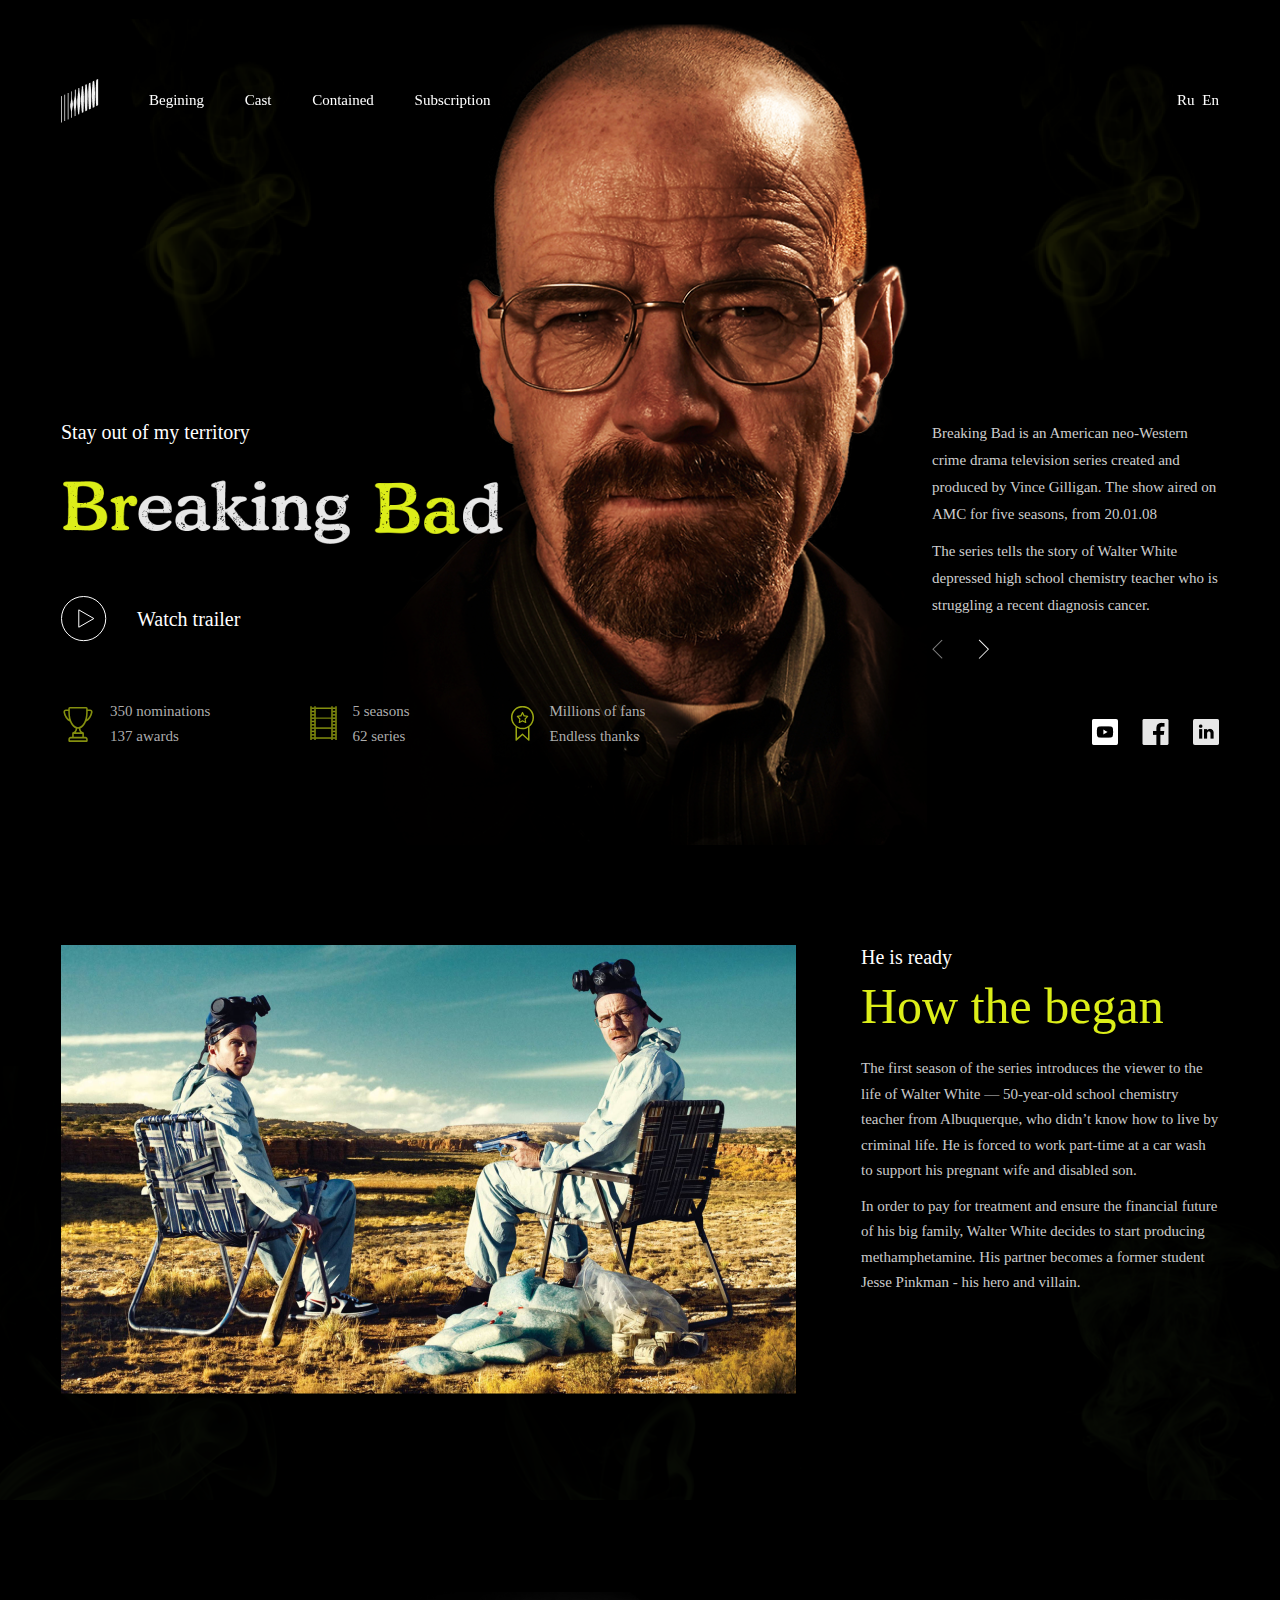
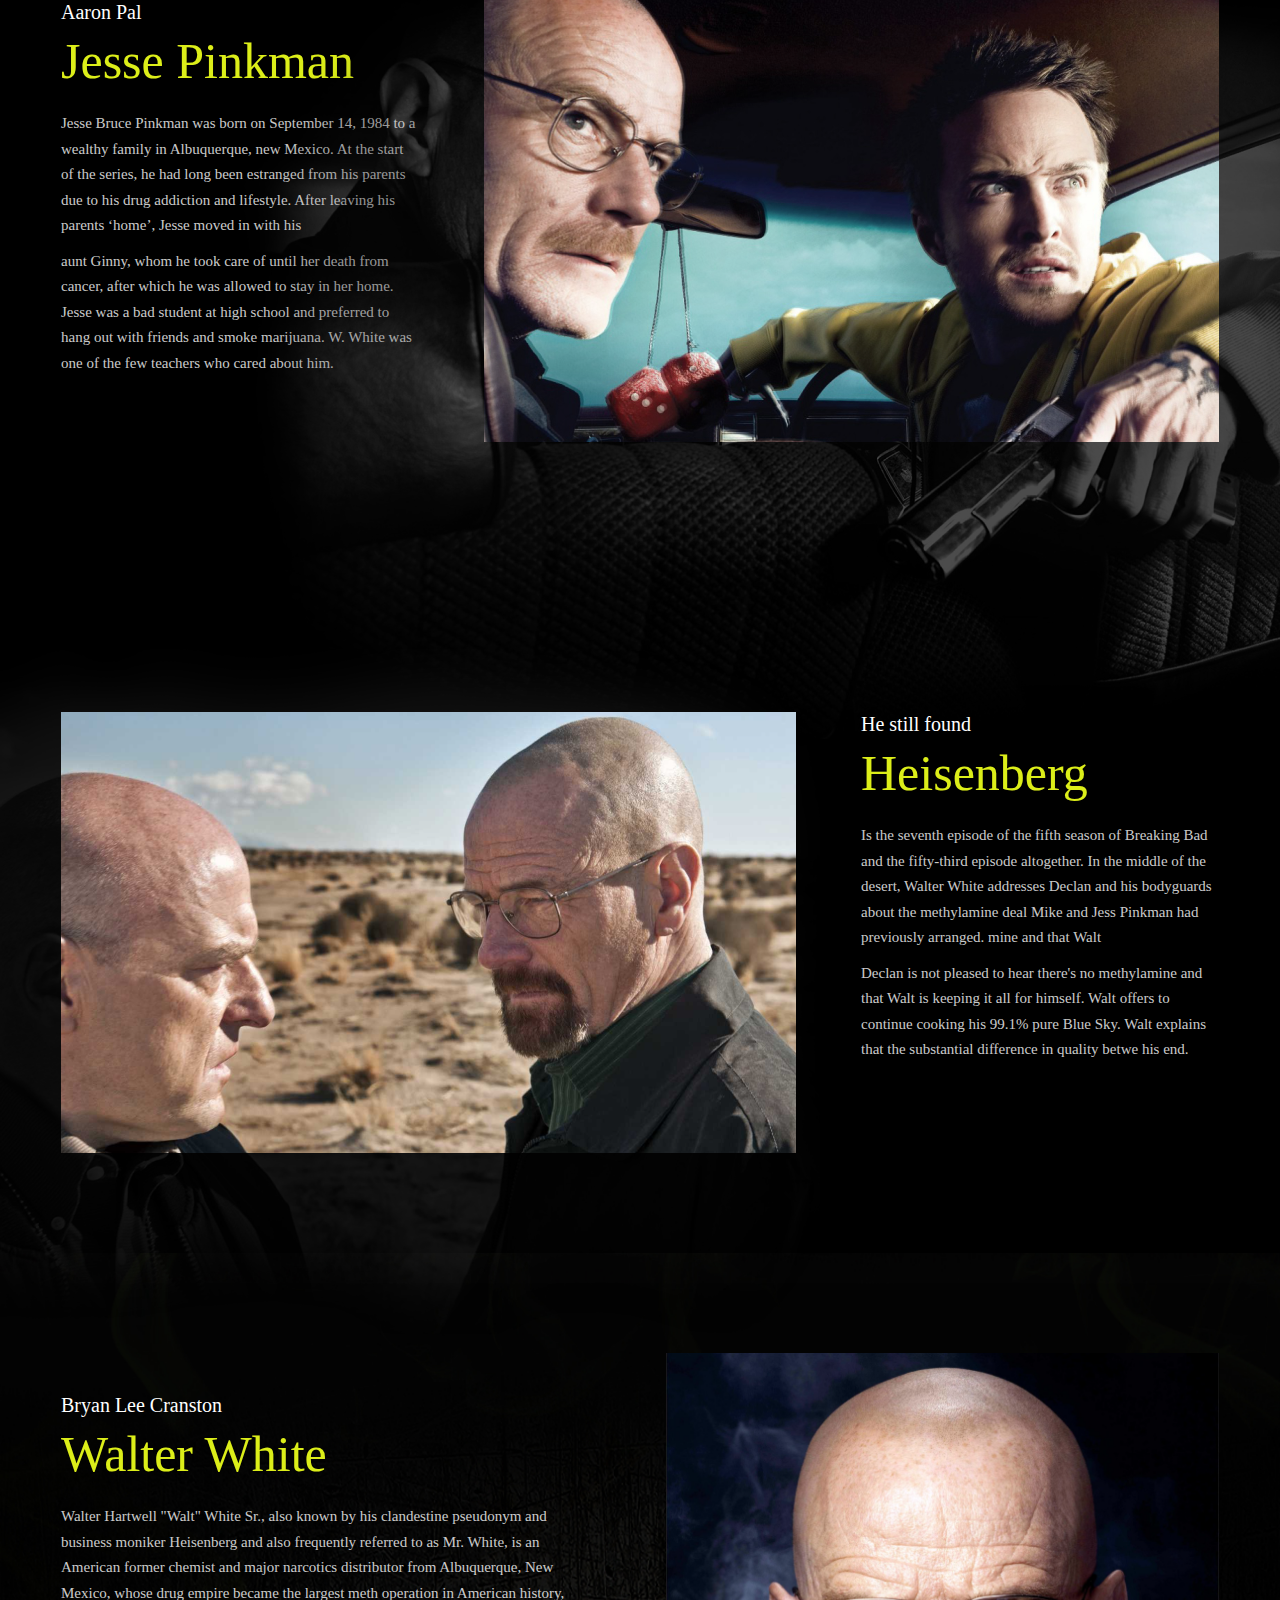
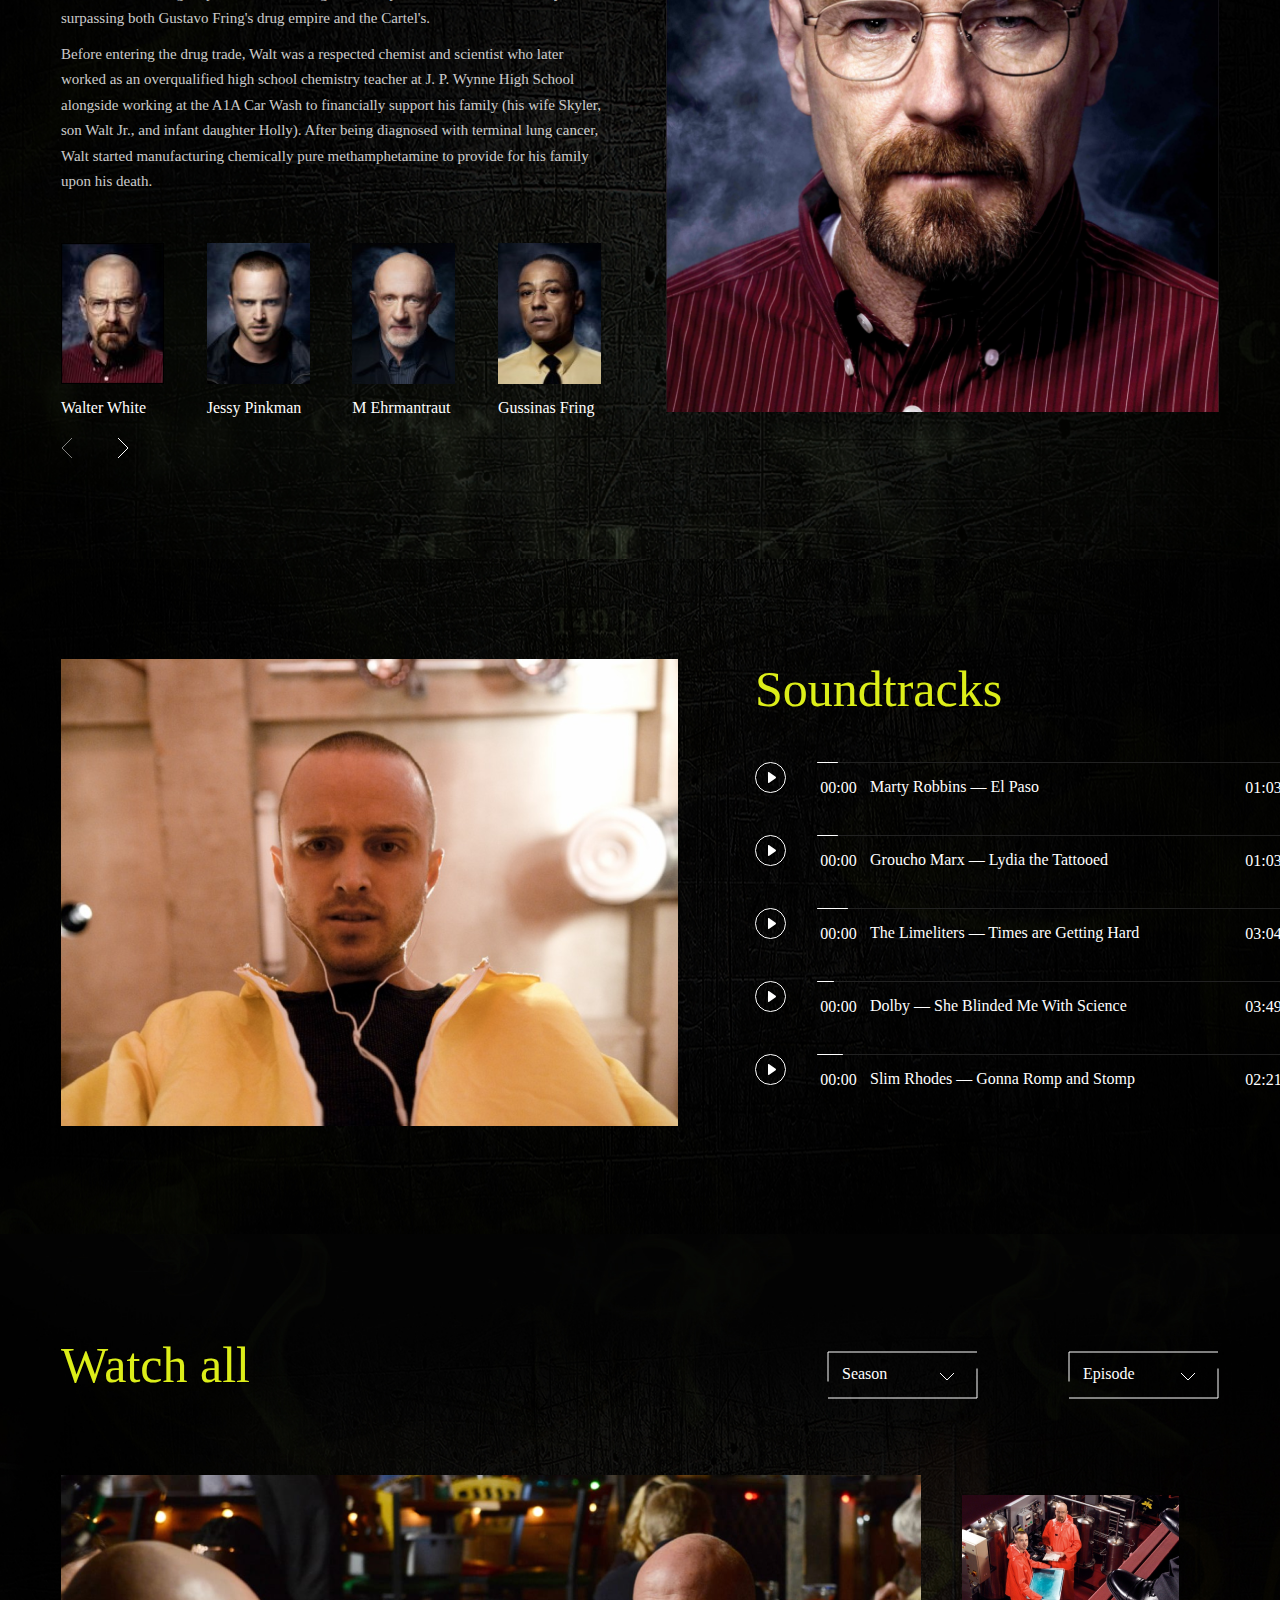
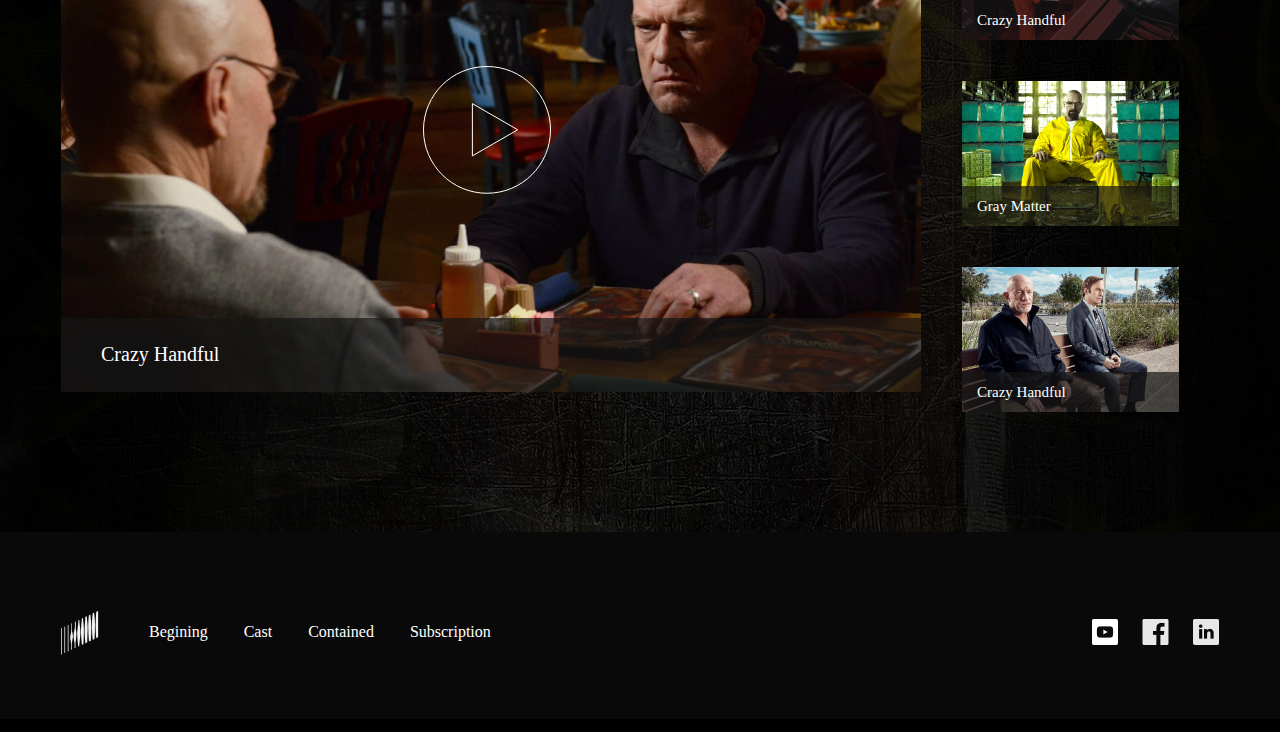
==== commit 8064cee8: "finish select episodes" ====
--- a/index.html
+++ b/index.html
@@ -332,7 +332,7 @@
       <!-- Section begin -->
       <div id="Begining" class="section-begin">
         <div class="container">
-          <div class="row-section-begin">
+          <div class="row-section-begin row-section">
             <div class="section-begin__left">
               <img src="./img/sections-img/begin.png" alt="Beginning" />
             </div>
@@ -376,7 +376,7 @@
     <!-- Section second -->
     <div id="Jesse" class="section-second">
       <div class="container container-bg">
-        <div class="row-section-second">
+        <div class="row-section-second row-section">
           <div class="section-second__right">
             <img src="./img/sections-img/jesse.png" alt="Jesse Pinkman" />
           </div>
@@ -419,7 +419,7 @@
     <!-- Section-third -->
     <div id="Heisenberg" class="section-third section-second">
       <div class="container container-bg--second">
-        <div class="row-section-third row-section-second">
+        <div class="row-section-third row-section-second row-section">
           <div class="section-third__right">
             <img
               src="./img/sections-img/heisenberg.png"
@@ -470,9 +470,9 @@
     <!--// Section-third -->
 
     <!-- Section-fourth -->
-    <div id="Cast" class="section-fourth section-second">
+    <div id="Cast" class="section-fourth">
       <div class="container">
-        <div class="row-section-fourth row-section-second">
+        <div class="row-section-fourth row-section-second row-section">
           <div data-description='section-fourth--actor' class="section-fourth__right section-fourth__right--walter transition">
             <img
               src="./img/rouls/Bryan Lee Cranston.png"
@@ -848,7 +848,7 @@
     <!-- Section-fifth -->
     <div id="Сontained" class="section-fifth">
       <div class="container">
-        <div class="row-section-fifth">
+        <div class="row-section-fifth row-section">
           <div class="section-fifth__right">
             <img
               src="./img/soundtrack.png"
@@ -927,7 +927,7 @@
     <!--// Section-fifth -->
 
     <!--Section-sixth  -->
-    <div id="Subscription" class="section-sixth display-none">
+    <div id="Subscription" class="section-sixth">
       <div class="container position-z">
         <div class="row-section-sixth navigation">
           <div class="section-sixth__title">
@@ -936,7 +936,7 @@
             </h1>
           </div>
           <div class="section-sixth__right">
-            <div class="section-sixth__right-form">
+            <div class="section-sixth__right-form margin-right">
               <nav class="select-1">
                 <ul>
                   <li class="select-item" data-description='sub-items'><p>Season</p>
@@ -1034,7 +1034,7 @@
         <div class="row-section-sixth">
           <div class="section-sixth__left">
             <div class="section-sixth__left-img">
-              <img src="./img/series/сrazy_рandful.png" alt="Crazy Handful" />
+              <img class='begin-img' src="./img/series/сrazy_рandful.png" alt="Crazy Handful" />
             </div>
             <div class="section-sixth__left-subtitle">
               <div class="section-sixth__left-text">Crazy Handful</div>
@@ -1042,7 +1042,7 @@
           </div>
           <div class="section-sixth__left display-none">
             <div class="section-sixth__left-img">
-              <img src="./img/series/gray-matter.png" alt="Gray Matter" />
+              <img class='begin-img' src="./img/series/gray-matter.png" alt="Gray Matter" />
             </div>
             <div class="section-sixth__left-subtitle">
               <div class="section-sixth__left-text">Gray Matter</div>
@@ -1050,7 +1050,7 @@
           </div>
           <div class="section-sixth__left display-none">
             <div class="section-sixth__left-img">
-              <img src="./img/series/br-bad.png" alt="Breaking Bad" />
+              <img class='begin-img' src="./img/series/br-bad.png" alt="Breaking Bad" />
             </div>
             <div class="section-sixth__left-subtitle">
               <div class="section-sixth__left-text">Breaking Bad</div>
@@ -1058,7 +1058,7 @@
           </div>
           <div class="section-sixth__left display-none">
             <div class="section-sixth__left-img">
-              <img src="./img/series/cancer-man.png" alt="Cancer Man" />
+              <img class='begin-img' src="./img/series/cancer-man.png" alt="Cancer Man" />
             </div>
             <div class="section-sixth__left-subtitle">
               <div class="section-sixth__left-text">Cancer Man</div>
@@ -1148,7 +1148,7 @@
 
 
     <!-- Footer -->
-    <div class="footer display-none">
+    <div class="footer">
       <div class="container">
         <div class="footer-row">
           <div class="footer__left">
--- a/css/main.css
+++ b/css/main.css
@@ -61,6 +61,9 @@
     font-size: 15px;
   }
 }
+.row-section {
+  column-gap: 65px;
+}
 .img-adaptive,
 .text-adaptive {
   display: block;
@@ -82,14 +85,8 @@
 .acent-color {
   color: #DCEE19;
 }
-.section-begin {
-  height: 800px;
-  padding-top: 50px;
-}
-@media (min-width: 1200px) {
-  .section-begin {
-    padding-top: 100px;
-  }
+.margin-right {
+  margin-right: 90px;
 }
 .row-section-begin {
   display: flex;
@@ -126,11 +123,6 @@
     padding-bottom: 0;
   }
 }
-@media (min-width: 769px) {
-  .section-begin__right {
-    margin-left: 55px;
-  }
-}
 .begin-img {
   display: block;
   max-width: 100%;
@@ -138,23 +130,12 @@
 }
 /*------Section second - Jesse-----------*/
 .section-second {
-  height: 680px;
-  padding-top: 100px;
-  position: relative;
-}
-@media (min-width: 450px) {
-  .section-second {
-    height: 900px;
-  }
+  padding-top: 70px;
+  position: relative;
 }
 @media (min-width: 768px) {
   .section-second {
-    height: 600px;
-  }
-}
-@media (min-width: 1200px) {
-  .section-second {
-    height: 800px;
+    padding-top: 0;
   }
 }
 .row-section-second {
@@ -173,7 +154,6 @@
 @media (min-width: 1200px) {
   .section-second__right {
     display: block;
-    margin-left: 30px;
     position: relative;
   }
   .section-second__right:before {
@@ -194,7 +174,6 @@
   .section-second__right-medium {
     display: block;
     margin-bottom: 40px;
-    margin-left: 30px;
     position: relative;
   }
   .section-second__right-medium:before {
@@ -220,7 +199,6 @@
   .section-second__right-small {
     display: block;
     margin-bottom: 40px;
-    margin-left: 30px;
     position: relative;
   }
   .section-second__right-small:before {
@@ -255,7 +233,7 @@
 /*------Section second - Jesse-----------*/
 /*------Section third - Heisenberg-----------*/
 .section-third {
-  padding-top: 100px;
+  padding-top: 70px;
 }
 @media (min-width: 768px) {
   .row-section-third {
@@ -335,11 +313,10 @@
 /*------Section third - Heisenberg-----------*/
 /*------Casts-----------*/
 .section-fourth {
-  height: 800px;
-  padding-top: 75px;
   background-image: url(../img/bg/bg-4.jpg);
   background-repeat: no-repeat;
   background-position: center;
+  background-size: cover;
 }
 .row-section-fourth {
   display: flex;
@@ -354,11 +331,6 @@
 .section-fourth__right {
   margin-left: 0px;
   position: relative;
-}
-@media (min-width: 769px) {
-  .section-fourth__right {
-    margin-left: 30px;
-  }
 }
 .section-four__miniatures-arrow--left {
   display: block;
@@ -487,17 +459,11 @@
 /*------ End Casts-----------*/
 /*------Soundtrack-----------*/
 .section-fifth {
-  padding-top: 365px;
   position: relative;
   background-image: url(../img/bg/bg-5.jpg);
   background-repeat: no-repeat;
   background-position: center;
 }
-@media (min-width: 769px) {
-  .section-fifth {
-    padding-top: 177px;
-  }
-}
 .row-section-fifth {
   display: flex;
   justify-content: space-between;
@@ -506,14 +472,6 @@
 @media (min-width: 769px) {
   .row-section-fifth {
     flex-direction: row;
-  }
-}
-.section-fifth__left {
-  margin-left: 0;
-}
-@media (min-width: 769px) {
-  .section-fifth__left {
-    margin-left: 30px;
   }
 }
 .section-fifth__right {
@@ -560,23 +518,22 @@
 /*------Watch all-----------*/
 .section-sixth {
   position: relative;
-  height: 800px;
-  padding-top: 107px;
   background-image: url(../img/bg/bg-6.jpg);
   background-repeat: no-repeat;
   background-position: center;
+  background-size: cover;
 }
 .row-section-sixth {
   position: relative;
-  display: flex;
-  justify-content: space-between;
-  flex-direction: column;
-  align-items: center;
-  margin-bottom: 60px;
+  display: block;
 }
 @media (min-width: 769px) {
   .row-section-sixth {
+    display: flex;
+    justify-content: space-between;
     flex-direction: row;
+    align-items: center;
+    margin-bottom: 60px;
   }
 }
 .row-section-sixth:last-child {
@@ -584,7 +541,14 @@
 }
 .section-sixth__right {
   display: flex;
-  justify-content: flex-end;
+  margin-bottom: 40px;
+  justify-content: flex-start;
+}
+@media (min-width: 769px) {
+  .section-sixth__right {
+    justify-content: flex-end;
+    margin-bottom: 0;
+  }
 }
 .section-sixth__left-img {
   position: relative;
@@ -598,6 +562,44 @@
   height: 128px;
   right: 43%;
   top: 37%;
+}
+.section-sixth__left {
+  position: relative;
+  margin-bottom: 40px;
+}
+.section-sixth__left-subtitle {
+  position: absolute;
+  background: rgba(22, 21, 21, 0.7);
+  width: 100%;
+  height: 15%;
+  right: 0;
+  bottom: 0;
+  font-size: 20px;
+}
+.section-sixth__left-text {
+  padding-left: 40px;
+  padding-top: 25px;
+}
+.section-sixth__right-wrap {
+  position: relative;
+  margin-right: 40px;
+  margin-bottom: 41px;
+}
+.section-sixth__right-wrap:last-child {
+  margin-bottom: 0;
+}
+.section-sixth__right-subtitle {
+  position: absolute;
+  background: rgba(22, 21, 21, 0.7);
+  width: 100%;
+  height: 40px;
+  right: 0;
+  bottom: 0;
+  font-size: 15px;
+}
+.section-sixth__right-text {
+  padding-left: 15px;
+  padding-top: 12px;
 }
 .section-sixth__left {
   position: relative;
@@ -611,53 +613,13 @@
   bottom: 0;
   font-size: 20px;
 }
-.section-sixth__left-text {
-  padding-left: 40px;
-  padding-top: 25px;
-}
-.section-sixth__right-form {
-  margin-left: 90px;
-}
-.section-sixth__right-wrap {
-  position: relative;
-  margin-right: 40px;
-  margin-bottom: 41px;
-}
-.section-sixth__right-wrap:last-child {
-  margin-bottom: 0;
-}
-.section-sixth__right-subtitle {
-  position: absolute;
-  background: rgba(22, 21, 21, 0.7);
-  width: 100%;
-  height: 40px;
-  right: 0;
-  bottom: 0;
-  font-size: 15px;
-}
-.section-sixth__right-text {
-  padding-left: 15px;
-  padding-top: 12px;
-}
-.section-sixth__left {
-  position: relative;
-}
-.section-sixth__left-subtitle {
-  position: absolute;
-  background: rgba(22, 21, 21, 0.7);
-  width: 100%;
-  height: 74px;
-  right: 0;
-  bottom: 0;
-  font-size: 20px;
-}
 .section-sixth__right-series {
   display: flex;
   justify-content: space-between;
   flex-direction: row;
   align-items: center;
   max-height: 517px;
-  max-width: 400px;
+  max-width: 100%;
   overflow-x: auto;
   overflow-y: hidden;
 }
@@ -704,7 +666,7 @@
 }
 .sub-items li,
 .select-2__sub-items li {
-  padding: 10px 73px 10px 13px;
+  padding: 10px 67px 10px 13px;
   border: 1px solid #ddd;
 }
 .sub-items li a:hover,
@@ -738,7 +700,7 @@
 }
 @media (min-width: 1200px) {
   .header {
-    height: 1600px;
+    height: 1500px;
     background-image: url(../img/bg/bg-1.jpg);
     background-repeat: no-repeat;
     background-position: center;
@@ -773,12 +735,12 @@
   max-width: 1218px;
   margin-left: auto;
   margin-right: auto;
-  padding: 0 15px;
+  padding: 70px 15px;
   height: 100%;
 }
 @media (min-width: 768px) {
   .container {
-    padding: 0 30px;
+    padding: 100px 30px;
   }
 }
 .container-bg {
@@ -1099,24 +1061,6 @@
 }
 /*------------- End Middle head ---------------*/
 /*---------- Footer head -------------*/
-.footer-panel {
-  padding-bottom: 40px;
-}
-@media (min-width: 667px) {
-  .footer-panel {
-    padding-bottom: 55px;
-  }
-}
-@media (min-width: 998px) {
-  .footer-panel {
-    padding-bottom: 205px;
-  }
-}
-@media (min-width: 1200px) {
-  .footer-panel {
-    padding-bottom: 135px;
-  }
-}
 .row-footer-panel {
   display: none;
 }
@@ -1207,7 +1151,6 @@
   width: 100%;
   height: 187px;
   background: rgba(12, 11, 11, 0.8);
-  margin-top: 85px;
 }
 .footer-row {
   display: flex;
@@ -1221,12 +1164,12 @@
   align-items: center;
 }
 .footer__left-menu {
-  font-size: 20px;
+  font-size: 16px;
   line-height: 24px;
   margin-right: 50px;
 }
 .footer__left-menu ul li {
-  margin-right: 46px;
+  margin-right: 32px;
 }
 .footer__left-menu:last-child {
   margin-right: 0;
--- a/assets/audioplayer.css
+++ b/assets/audioplayer.css
@@ -9,7 +9,7 @@
 		}
 		#wrapper
 		{
-			width: 13em;
+			width: 29em;
 			padding: 0;
 			/* height: 8.75em; 140 */
 			/* position: absolute;
@@ -17,12 +17,6 @@
 			left: 50%; */
 			/* margin: -4.375em 0 0 -15em; 70 240 */
 		}
-
-		@media (min-width: 769px) {
-			#wrapper {
-				width: 28em;
-			}
-		  }
 
 			h1,
 			h1 a,
